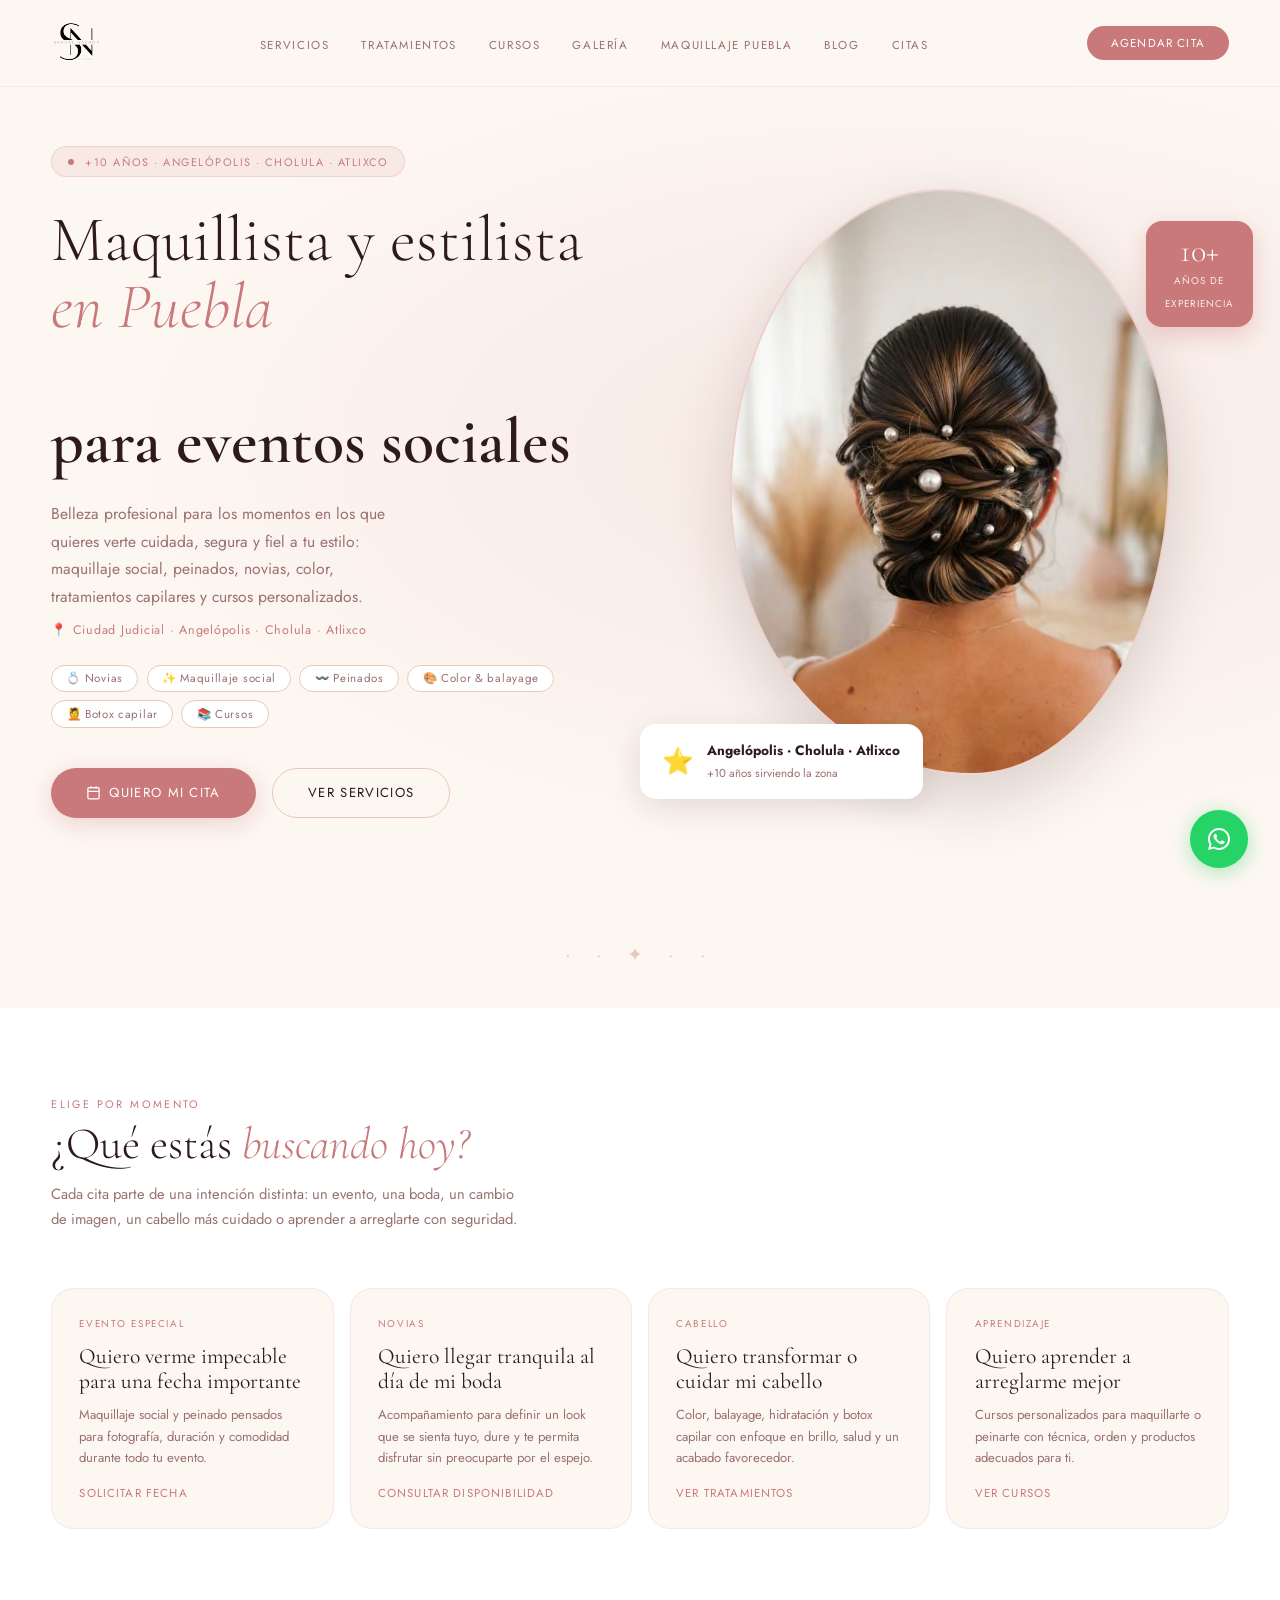
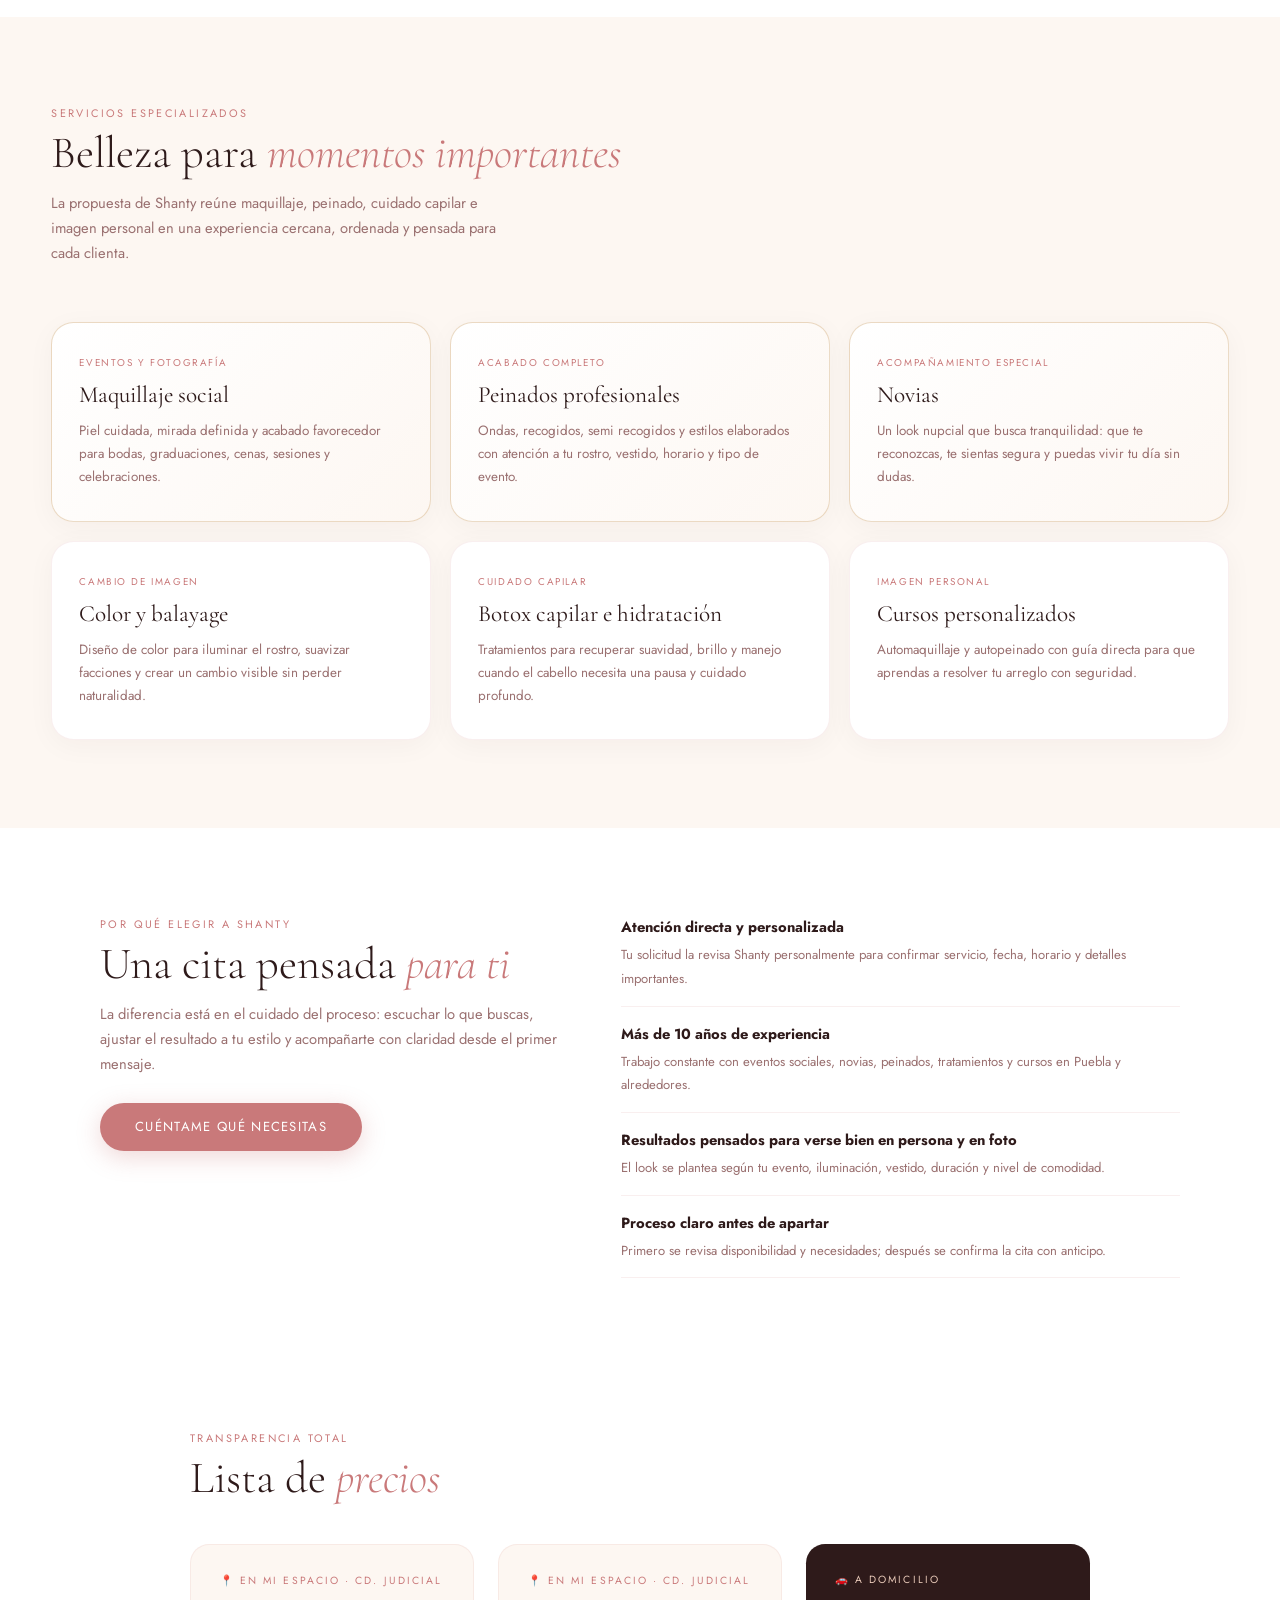
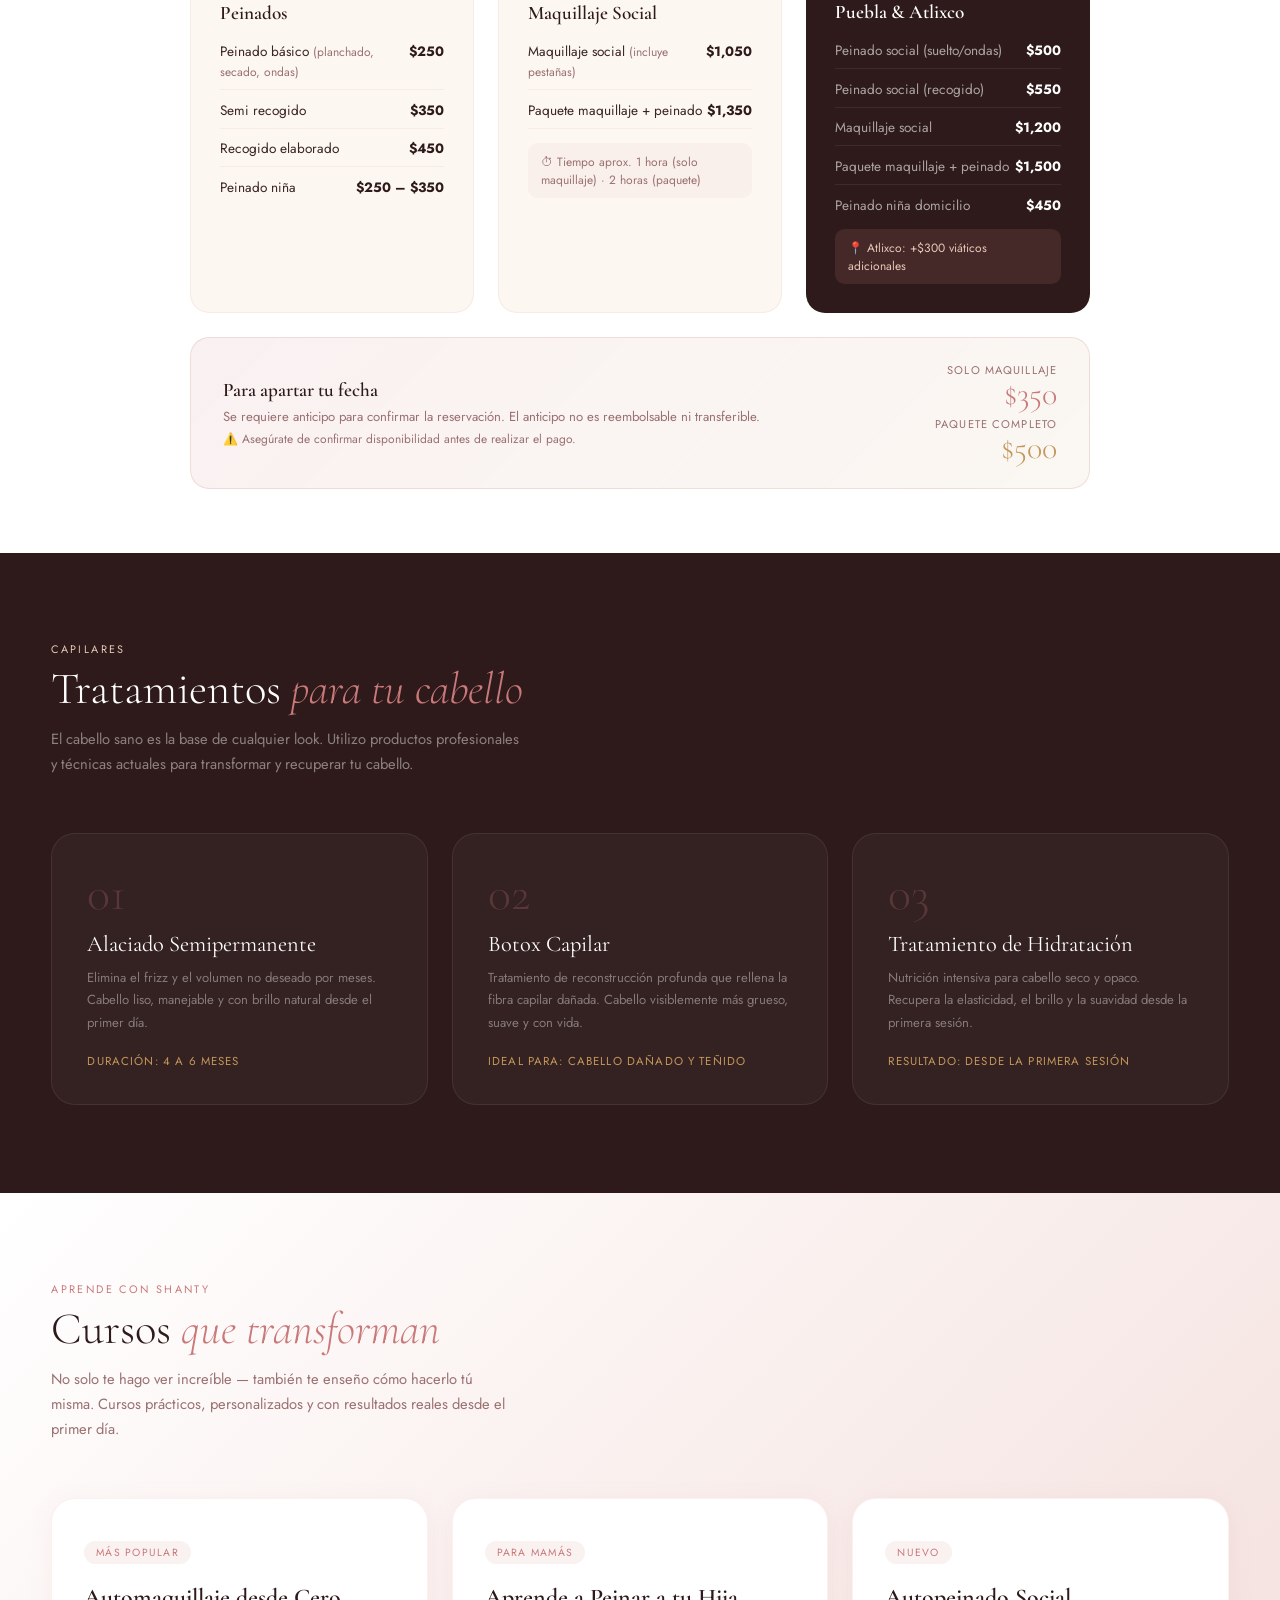
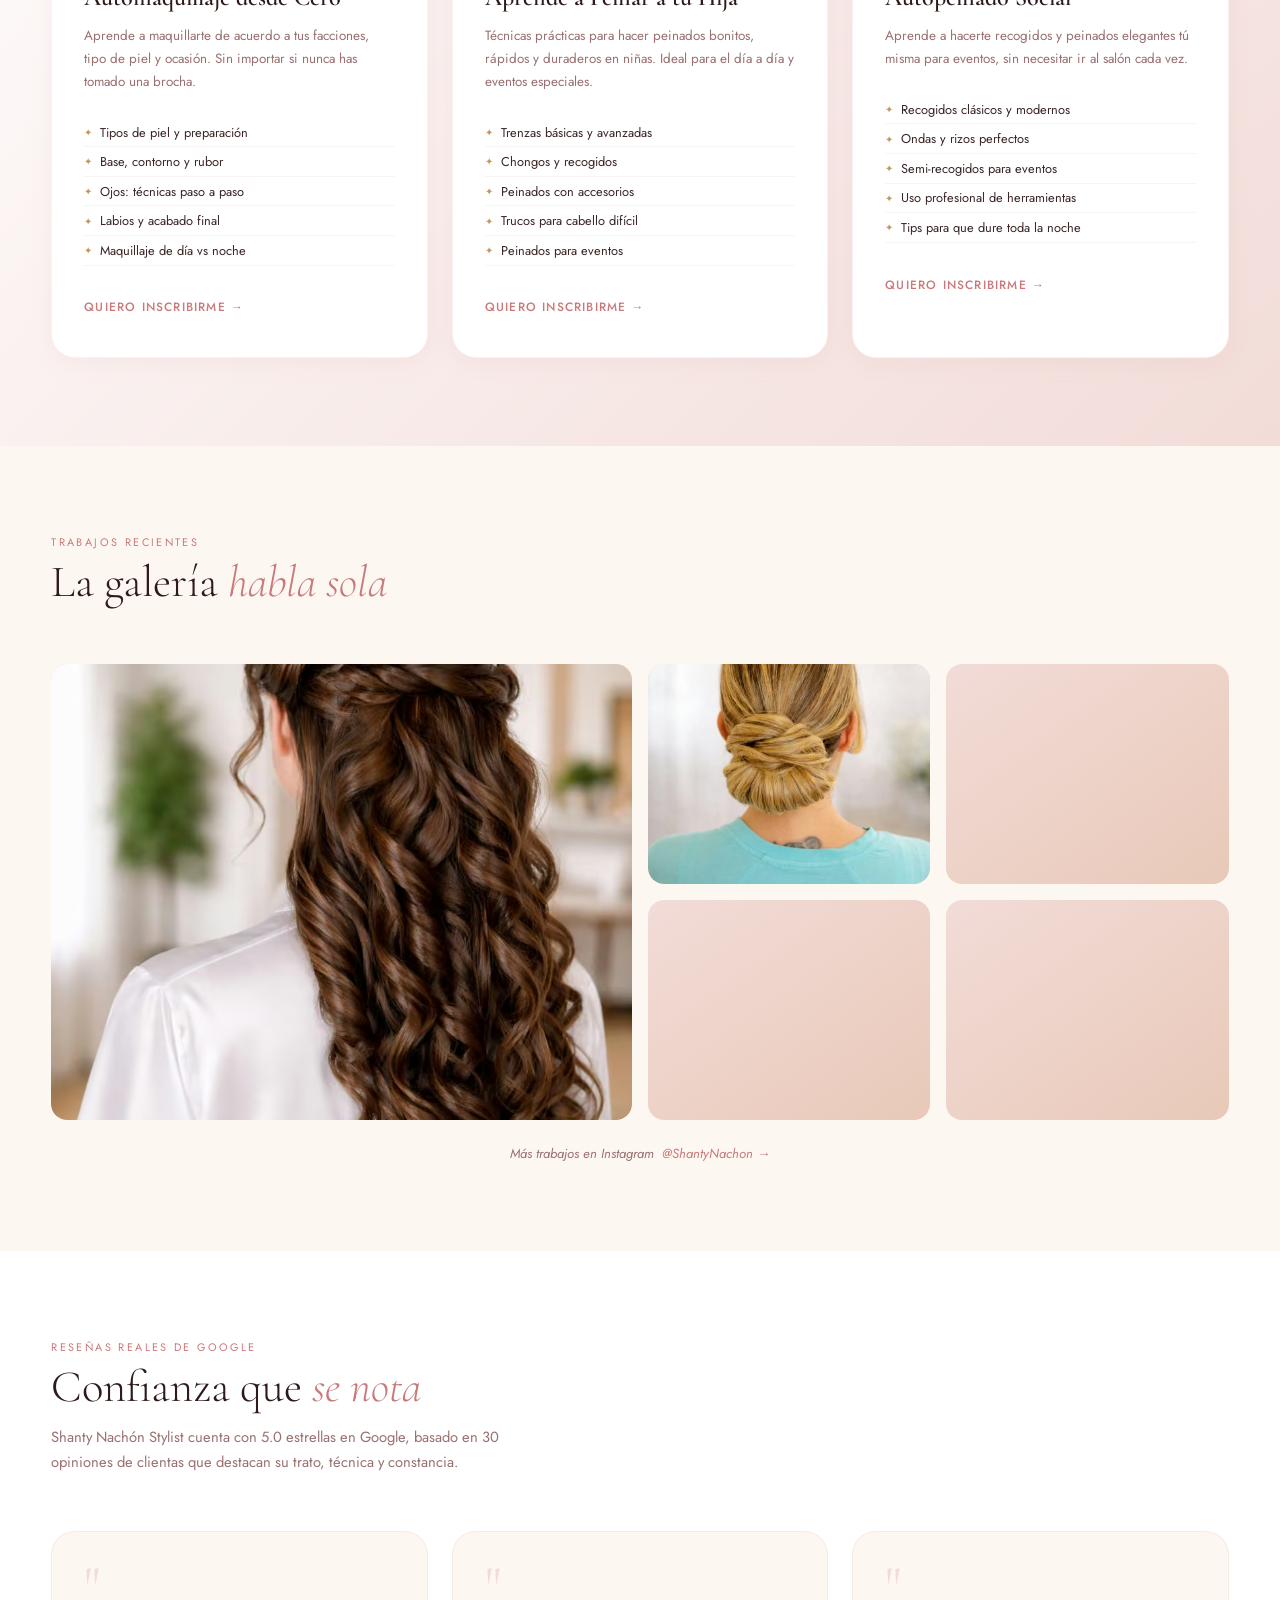
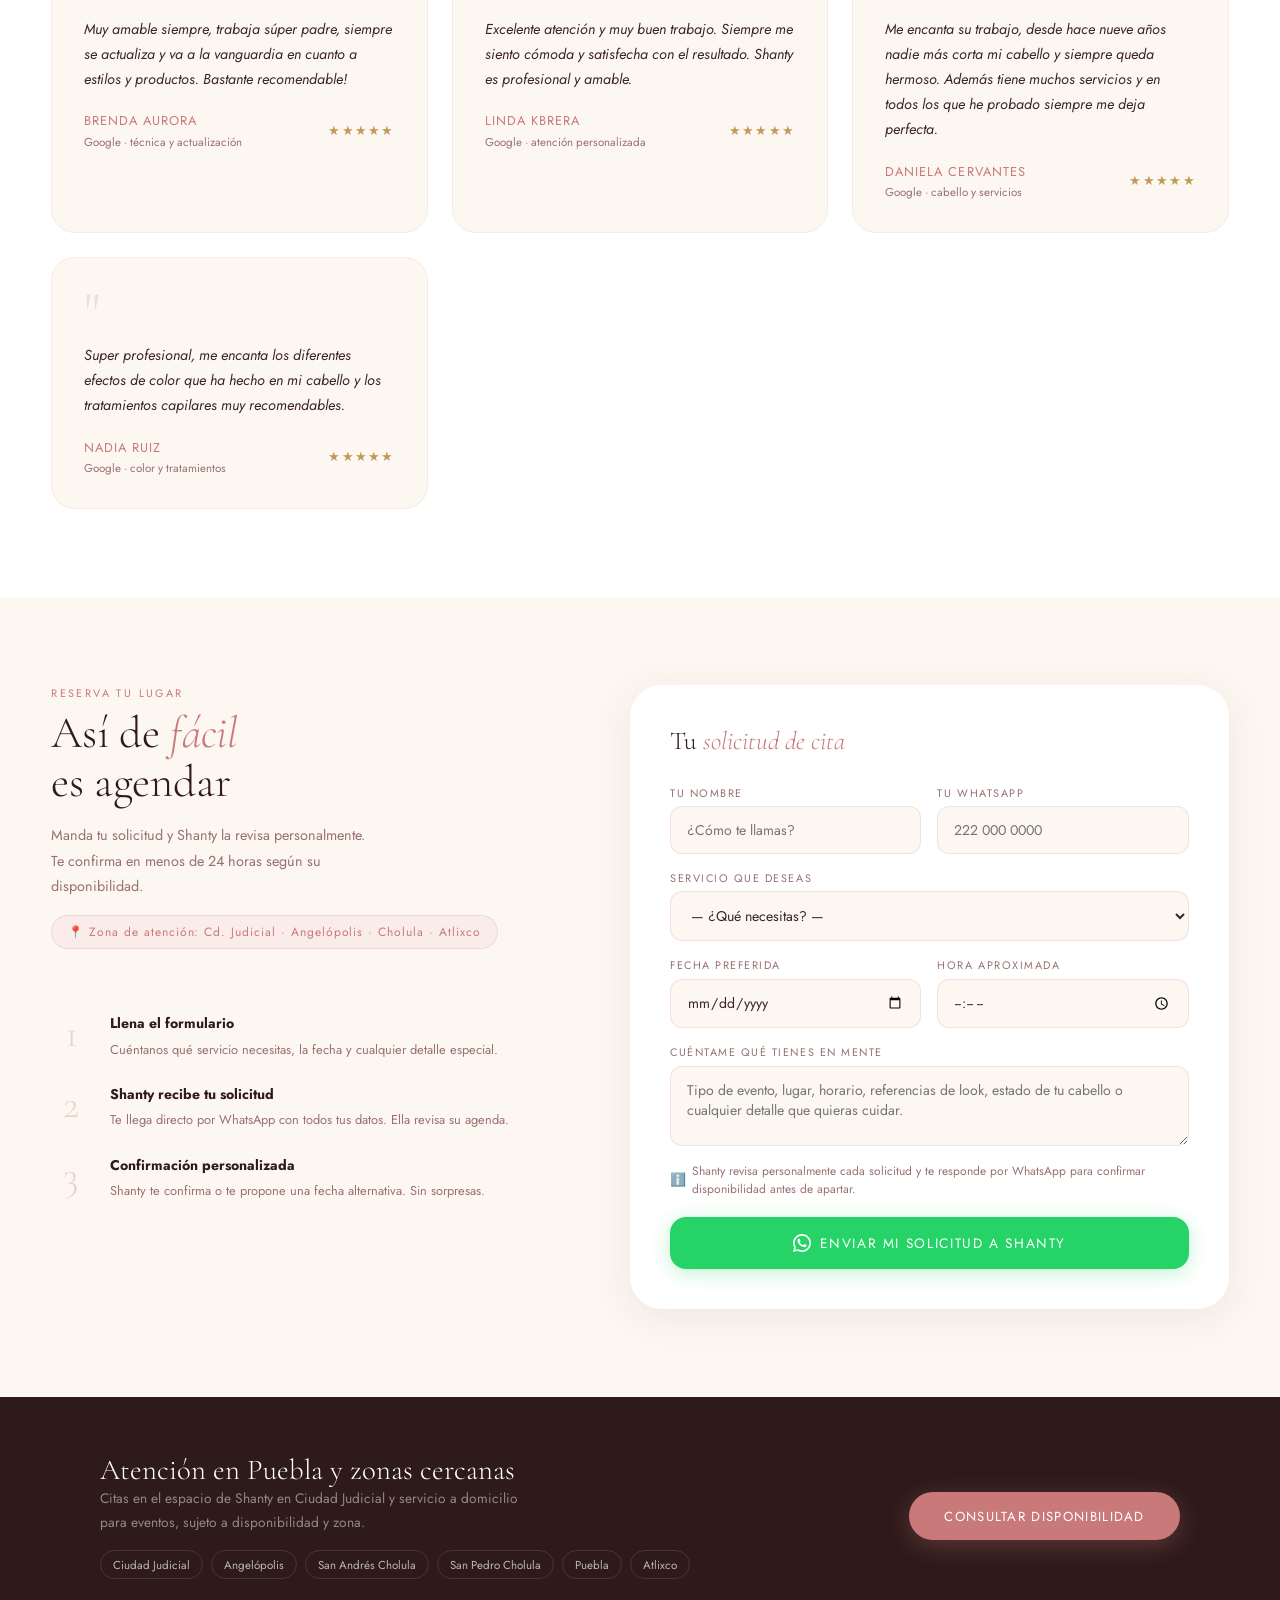
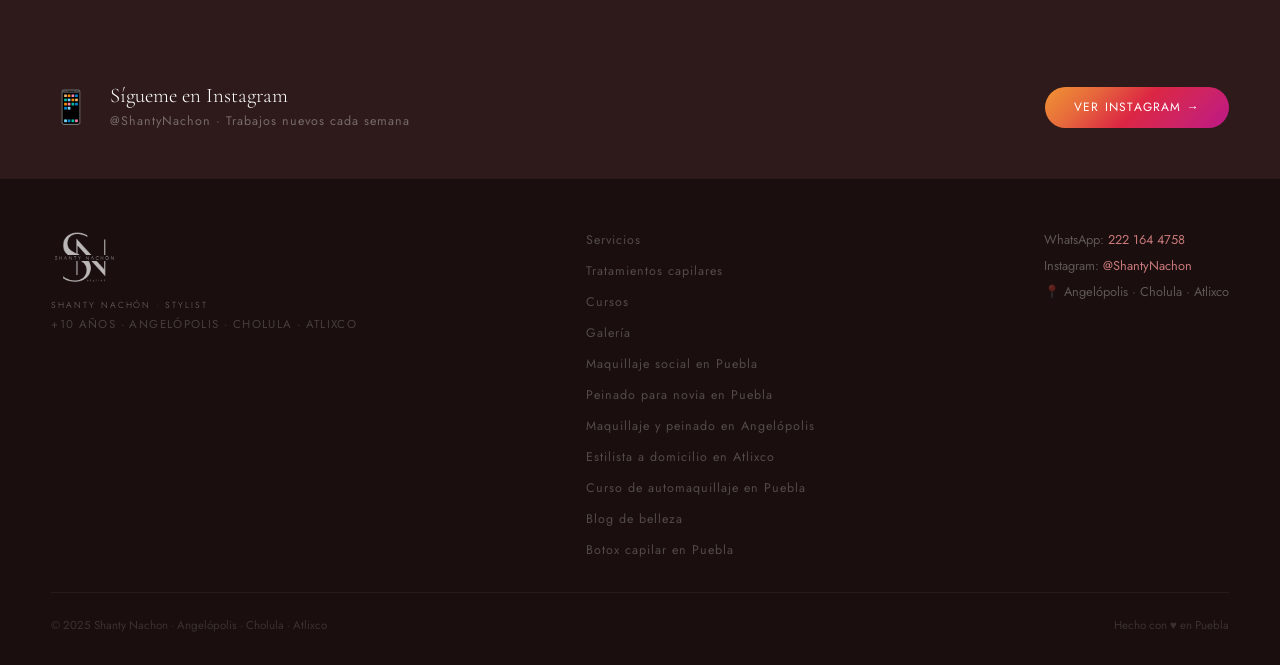
==== index.html @ c7bb4c54 "Improve home conversion flow" ====
<!DOCTYPE html>
<html lang="es">
<head>
  <meta charset="UTF-8"/>
  <meta name="robots" content="index, follow"/>
  <meta name="author" content="Shanty Nachón Stylist"/>
  <meta name="geo.region" content="MX-PUE"/>
  <meta name="geo.placename" content="Puebla, México"/>
  <link rel="canonical" href="https://shantynachon.com"/>
  <link rel="sitemap" type="application/xml" href="https://shantynachon.com/sitemap.xml"/>
  <!-- Open Graph para redes sociales -->
  <meta property="og:title" content="Shanty Nachón Stylist | Maquillista y estilista en Puebla"/>
  <meta property="og:description" content="Maquillista y estilista en Puebla para bodas, XV años, graduaciones y eventos sociales en Angelópolis, Cholula y Atlixco. Más de 10 años de experiencia."/>
  <meta property="og:url" content="https://shantynachon.com"/>
  <meta property="og:type" content="website"/>
  <meta property="og:locale" content="es_MX"/>
  <!-- Schema.org LocalBusiness -->
  <script type="application/ld+json">
  {
    "@context": "https://schema.org",
    "@type": "BeautySalon",
    "name": "Shanty Nachón Stylist",
    "description": "Maquillista y estilista profesional con más de 10 años de experiencia en Puebla. Peinados y maquillaje para bodas, XV años, graduaciones y eventos sociales. Tratamientos capilares y cursos de automaquillaje.",
    "url": "https://shantynachon.com",
    "telephone": "+522221644758",
    "address": {
      "@type": "PostalAddress",
      "streetAddress": "Ciudad Judicial",
      "addressLocality": "San Andrés Cholula",
      "addressRegion": "Puebla",
      "postalCode": "72810",
      "addressCountry": "MX"
    },
    "areaServed": ["Angelópolis", "Cholula", "Atlixco", "Puebla"],
    "priceRange": "$$",
    "openingHours": "Mo-Sa 09:00-21:00",
    "sameAs": [
      "https://instagram.com/shantynachon",
      "https://wa.me/522221644758"
    ],
    "hasOfferCatalog": {
      "@type": "OfferCatalog",
      "name": "Servicios de Estilismo",
      "itemListElement": [
        {"@type": "Offer", "itemOffered": {"@type": "Service", "name": "Peinado para novia"}},
        {"@type": "Offer", "itemOffered": {"@type": "Service", "name": "Maquillaje social"}},
        {"@type": "Offer", "itemOffered": {"@type": "Service", "name": "Peinado XV años"}},
        {"@type": "Offer", "itemOffered": {"@type": "Service", "name": "Alaciado semipermanente"}},
        {"@type": "Offer", "itemOffered": {"@type": "Service", "name": "Botox capilar"}},
        {"@type": "Offer", "itemOffered": {"@type": "Service", "name": "Curso de automaquillaje"}}
      ]
    }
  }
  </script>
  <meta name="viewport" content="width=device-width, initial-scale=1.0"/>
  <title>Maquillista y Estilista en Puebla | Peinados y Maquillaje Social | Shanty Nachón</title>
  <meta name="keywords" content="maquillista en Puebla, maquillista Puebla, estilista Angelópolis, estilista Puebla, estilista Cholula, estilista Atlixco, estilista Cd Judicial Puebla, peinado novia Puebla, peinado XV años Puebla, peinado graduación Puebla, maquillaje social Puebla, maquillaje XV años Puebla, maquillaje novia Puebla, alaciado semipermanente Puebla, botox capilar Puebla, tratamiento capilar Puebla, cursos de maquillaje Puebla, curso automaquillaje Puebla, peinado para eventos Puebla, estilista a domicilio Puebla, Shanty Nachon stylist"/>
  <meta name="description" content="Maquillista y estilista profesional en Puebla con más de 10 años de experiencia. Peinados y maquillaje para bodas, XV años, graduaciones y eventos sociales en Angelópolis, Ciudad Judicial, Cholula y Atlixco."/>
  <meta property="og:image" content="https://shantynachon.com/og-image.png"/>
  <link href="https://fonts.googleapis.com/css2?family=Cormorant+Garamond:ital,wght@0,300;0,400;0,600;1,300;1,400;1,600&family=Jost:wght@200;300;400;500&family=Libre+Baskerville:ital,wght@0,400;0,700;1,400&display=swap" rel="stylesheet"/>
  <style>
    *, *::before, *::after { box-sizing: border-box; margin: 0; padding: 0; }
    :root {
      --rose:   #c9797a;
      --blush:  #f2dcd8;
      --cream:  #fdf7f2;
      --warm:   #e8c9b8;
      --gold:   #c4975a;
      --deep:   #2e1a1a;
      --text:   #3a2525;
      --muted:  #9a7070;
    }
    html { scroll-behavior: smooth; }
    body { font-family: 'Jost', sans-serif; background: var(--cream); color: var(--text); overflow-x: hidden; }
    .hero-photo-frame picture,
    .galeria-item picture {
      display: block;
      width: 100%;
      height: 100%;
    }

    /* ── NAV ── */
    nav {
      position: fixed; top: 0; left: 0; right: 0; z-index: 100;
      display: flex; align-items: center; justify-content: space-between;
      padding: 1.2rem 4vw;
      background: rgba(253,247,242,.92);
      backdrop-filter: blur(14px);
      border-bottom: 1px solid rgba(201,121,122,.12);
    }
    .nav-logo {
      text-decoration: none; display: flex; flex-direction: column; line-height: 1; gap: 1px;
    }
    .nav-logo-sn {
      font-family: 'Libre Baskerville', Georgia, serif;
      font-size: 1.6rem; font-weight: 400; font-style: italic;
      color: var(--deep); letter-spacing: -.03em; line-height: .95;
    }
    .nav-logo-rule {
      width: 100%; height: .5px;
      background: linear-gradient(90deg, var(--rose), var(--gold));
      margin: 2px 0 1px;
    }
    .nav-logo-sub {
      font-family: 'Jost', sans-serif; font-size: .46rem; font-weight: 300;
      letter-spacing: .22em; text-transform: uppercase; color: var(--muted);
    }
    .nav-links { display: flex; gap: 2rem; list-style: none; }
    .nav-links a {
      font-size: .72rem; letter-spacing: .14em; text-transform: uppercase;
      color: var(--muted); text-decoration: none; transition: color .2s;
    }
    .nav-links a:hover { color: var(--rose); }
    .nav-cta {
      background: var(--rose); color: #fff; border: none; border-radius: 2rem;
      padding: .55rem 1.5rem; font-size: .72rem; letter-spacing: .1em;
      text-transform: uppercase; cursor: pointer; text-decoration: none;
      transition: background .2s, transform .15s;
    }
    .nav-cta:hover { background: var(--deep); transform: translateY(-1px); }

    /* ── HERO ── */
    .hero {
      min-height: 100vh;
      display: grid; grid-template-columns: 1fr 1fr;
      align-items: center; gap: 4rem;
      padding: 8rem 4vw 4rem;
      position: relative; overflow: hidden;
    }
    .hero-bg {
      position: absolute; inset: 0; z-index: 0;
      background: radial-gradient(ellipse at 70% 50%, rgba(242,220,216,.55) 0%, transparent 65%);
    }
    .hero-text { position: relative; z-index: 1; }
    .hero-badge-top {
      display: inline-flex; align-items: center; gap: .7rem;
      background: rgba(201,121,122,.1); border: 1px solid rgba(201,121,122,.2);
      border-radius: 2rem; padding: .4rem 1rem;
      font-size: .68rem; letter-spacing: .14em; text-transform: uppercase;
      color: var(--rose); margin-bottom: 1.8rem;
      opacity: 0; animation: fadeUp .6s .1s forwards;
    }
    .hero-badge-top::before { content: ''; width: 6px; height: 6px; background: var(--rose); border-radius: 50%; display: block; }
    .hero-title {
      font-family: 'Cormorant Garamond', serif;
      font-size: clamp(2.8rem, 5vw, 5.2rem);
      font-weight: 300; line-height: 1.05; color: var(--deep);
      opacity: 0; animation: fadeUp .7s .25s forwards;
    }
    .hero-title em { font-style: italic; color: var(--rose); display: block; }
    .hero-title strong { font-weight: 600; }
    .hero-sub {
      margin-top: 1.6rem; font-size: .98rem; color: var(--muted);
      line-height: 1.75; max-width: 40ch;
      opacity: 0; animation: fadeUp .7s .4s forwards;
    }
    .hero-pills {
      display: flex; flex-wrap: wrap; gap: .5rem; margin-top: 1.4rem;
      opacity: 0; animation: fadeUp .7s .5s forwards;
    }
    .pill {
      background: #fff; border: 1px solid var(--warm);
      border-radius: 2rem; padding: .3rem .9rem;
      font-size: .72rem; color: var(--muted); letter-spacing: .06em;
    }
    .hero-actions {
      display: flex; gap: 1rem; flex-wrap: wrap; margin-top: 2.5rem;
      opacity: 0; animation: fadeUp .7s .6s forwards;
    }
    .btn-primary {
      background: var(--rose); color: #fff; border: none; border-radius: 2rem;
      padding: .9rem 2.2rem; font-size: .82rem; letter-spacing: .1em;
      text-transform: uppercase; cursor: pointer; text-decoration: none;
      display: inline-flex; align-items: center; gap: .5rem;
      transition: all .2s; box-shadow: 0 6px 24px rgba(201,121,122,.3);
    }
    .btn-primary:hover { background: var(--deep); transform: translateY(-2px); box-shadow: 0 10px 32px rgba(46,26,26,.22); }
    .btn-secondary {
      background: transparent; color: var(--deep);
      border: 1.5px solid var(--warm); border-radius: 2rem;
      padding: .9rem 2.2rem; font-size: .82rem; letter-spacing: .1em;
      text-transform: uppercase; cursor: pointer; text-decoration: none;
      transition: border-color .2s, color .2s;
    }
    .btn-secondary:hover { border-color: var(--rose); color: var(--rose); }

    .hero-image {
      position: relative; z-index: 1;
      opacity: 0; animation: fadeIn .9s .35s forwards;
    }
    .hero-photo-frame {
      width: 100%; max-width: 440px; margin: 0 auto;
      aspect-ratio: 3/4; border-radius: 48% 52% 45% 55% / 52% 48% 52% 48%;
      overflow: hidden; position: relative;
      border: 2px solid rgba(201,121,122,.25);
      box-shadow: 0 24px 64px rgba(46,26,26,.16);
    }
    .hero-photo-placeholder {
      width: 100%; height: 100%;
      background: linear-gradient(145deg, var(--blush) 0%, var(--warm) 55%, #dba888 100%);
      display: flex; flex-direction: column; align-items: center; justify-content: center; gap: .8rem;
    }
    .hero-photo-placeholder p { font-family: 'Cormorant Garamond', serif; font-style: italic; color: var(--deep); opacity: .4; font-size: .9rem; text-align: center; padding: 0 2rem; }
    .hero-float-card {
      position: absolute; bottom: -1.5rem; left: -2rem;
      background: #fff; border-radius: 1rem; padding: 1rem 1.4rem;
      box-shadow: 0 8px 32px rgba(46,26,26,.12);
      display: flex; align-items: center; gap: .8rem;
    }
    .hero-float-icon { font-size: 1.6rem; }
    .hero-float-text strong { display: block; font-size: .85rem; color: var(--deep); }
    .hero-float-text span { font-size: .72rem; color: var(--muted); }
    .hero-float-card2 {
      position: absolute; top: 2rem; right: -1.5rem;
      background: var(--rose); color: #fff; border-radius: 1rem;
      padding: .9rem 1.2rem; text-align: center;
      box-shadow: 0 8px 24px rgba(201,121,122,.35);
    }
    .hero-float-card2 strong { display: block; font-family: 'Cormorant Garamond', serif; font-size: 2rem; font-weight: 300; line-height: 1; }
    .hero-float-card2 span { font-size: .62rem; letter-spacing: .1em; text-transform: uppercase; opacity: .85; }

    /* ── DIVIDER ── */
    .ornament { text-align: center; padding: 2.5rem 0; color: var(--warm); font-size: 1.2rem; letter-spacing: .5em; }

    /* ── SECCIONES GENERALES ── */
    .section { padding: 5.5rem 4vw; }
    .section-header { margin-bottom: 3.5rem; }
    .section-tag {
      font-size: .68rem; letter-spacing: .22em; text-transform: uppercase;
      color: var(--rose); margin-bottom: .5rem; display: block;
    }
    .section-title {
      font-family: 'Cormorant Garamond', serif;
      font-size: clamp(2rem, 3.5vw, 3rem); font-weight: 300; color: var(--deep); line-height: 1.1;
    }
    .section-title em { font-style: italic; color: var(--rose); }
    .section-sub { margin-top: .8rem; color: var(--muted); font-size: .92rem; line-height: 1.7; max-width: 52ch; }

    /* ── NECESIDADES ── */
    .needs { background:#fff; padding:5.5rem 4vw; }
    .needs-grid {
      display:grid; grid-template-columns:repeat(auto-fit, minmax(210px, 1fr));
      gap:1rem; margin-top:3rem;
    }
    .need-card {
      background:var(--cream); border:1px solid rgba(201,121,122,.12);
      border-radius:1.4rem; padding:1.7rem; text-decoration:none;
      transition:transform .22s, box-shadow .22s, border-color .22s;
      display:flex; flex-direction:column; min-height:190px;
    }
    .need-card:hover {
      transform:translateY(-4px); box-shadow:0 16px 42px rgba(46,26,26,.08);
      border-color:rgba(201,121,122,.28);
    }
    .need-kicker {
      font-size:.62rem; letter-spacing:.16em; text-transform:uppercase;
      color:var(--rose); margin-bottom:.8rem;
    }
    .need-title {
      font-family:'Cormorant Garamond', serif; font-size:1.35rem;
      line-height:1.15; color:var(--deep); margin-bottom:.65rem;
    }
    .need-copy { color:var(--muted); font-size:.82rem; line-height:1.65; }
    .need-link {
      margin-top:auto; padding-top:1rem; color:var(--rose);
      font-size:.72rem; letter-spacing:.1em; text-transform:uppercase;
    }

    /* ── SERVICIOS ── */
    .service-overview { background:var(--cream); padding:5.5rem 4vw; }
    .service-grid {
      display:grid; grid-template-columns:repeat(3, minmax(0, 1fr));
      gap:1.2rem; margin-top:3rem;
    }
    .service-card {
      background:#fff; border:1px solid rgba(201,121,122,.12);
      border-radius:1.4rem; padding:2rem 1.7rem;
      box-shadow:0 6px 28px rgba(46,26,26,.04);
    }
    .service-card.highlight {
      border-color:rgba(196,151,90,.34);
      background:linear-gradient(135deg,#fff 0%,#fdf7f2 100%);
    }
    .service-eyebrow {
      font-size:.62rem; letter-spacing:.16em; text-transform:uppercase;
      color:var(--rose); margin-bottom:.75rem;
    }
    .service-name {
      font-family:'Cormorant Garamond', serif; color:var(--deep);
      font-size:1.45rem; line-height:1.15; margin-bottom:.7rem;
    }
    .service-copy { color:var(--muted); font-size:.84rem; line-height:1.7; }

    /* ── CONFIANZA ── */
    .trust { background:#fff; padding:5.5rem 4vw; }
    .trust-inner {
      display:grid; grid-template-columns:.9fr 1.1fr; gap:4rem;
      align-items:start; max-width:1080px; margin:0 auto;
    }
    .trust-list { display:grid; gap:1rem; }
    .trust-item {
      border-bottom:1px solid rgba(201,121,122,.12);
      padding-bottom:1rem;
    }
    .trust-item strong {
      display:block; color:var(--deep); font-size:.92rem; margin-bottom:.25rem;
    }
    .trust-item span { color:var(--muted); font-size:.82rem; line-height:1.65; }

    /* ── UBICACIÓN ── */
    .location-band {
      background:var(--deep); color:#fff; padding:3.5rem 4vw;
    }
    .location-inner {
      max-width:1080px; margin:0 auto; display:flex; justify-content:space-between;
      align-items:center; gap:2rem; flex-wrap:wrap;
    }
    .location-title {
      font-family:'Cormorant Garamond', serif; font-size:1.8rem;
      font-weight:300; line-height:1.15;
    }
    .location-copy { color:rgba(255,255,255,.48); font-size:.86rem; line-height:1.75; max-width:56ch; }
    .location-tags { display:flex; flex-wrap:wrap; gap:.5rem; margin-top:1rem; }
    .location-tags span {
      border:1px solid rgba(255,255,255,.12); border-radius:2rem;
      padding:.35rem .75rem; color:rgba(255,255,255,.68); font-size:.72rem;
    }

    /* ── EVENTOS ── */
    .eventos-grid {
      display: grid; grid-template-columns: repeat(auto-fit, minmax(200px, 1fr)); gap: 1.2rem;
    }
    .evento-card {
      background: #fff; border: 1px solid rgba(201,121,122,.1);
      border-radius: 1.5rem; padding: 2rem 1.6rem;
      text-align: center; transition: all .25s; cursor: default;
      position: relative; overflow: hidden;
    }
    .evento-card::after {
      content: ''; position: absolute; bottom: 0; left: 0; right: 0; height: 3px;
      background: linear-gradient(90deg, var(--rose), var(--gold));
      transform: scaleX(0); transition: transform .3s; transform-origin: center;
    }
    .evento-card:hover { transform: translateY(-5px); box-shadow: 0 16px 40px rgba(201,121,122,.14); }
    .evento-card:hover::after { transform: scaleX(1); }
    .evento-emoji { font-size: 2.2rem; margin-bottom: 1rem; display: block; }
    .evento-name {
      font-family: 'Cormorant Garamond', serif;
      font-size: 1.2rem; font-weight: 600; color: var(--deep); margin-bottom: .4rem;
    }
    .evento-desc { font-size: .8rem; color: var(--muted); line-height: 1.6; }

    /* ── TRATAMIENTOS ── */
    .tratamientos { background: var(--deep); padding: 5.5rem 4vw; }
    .tratamientos .section-tag { color: var(--warm); }
    .tratamientos .section-title { color: #fff; }
    .tratamientos .section-sub { color: rgba(255,255,255,.45); }
    .trat-grid {
      display: grid; grid-template-columns: repeat(auto-fit, minmax(260px, 1fr)); gap: 1.5rem; margin-top: 3rem;
    }
    .trat-card {
      border: 1px solid rgba(255,255,255,.08); border-radius: 1.5rem; padding: 2.2rem;
      background: rgba(255,255,255,.03); transition: all .25s;
    }
    .trat-card:hover { background: rgba(255,255,255,.06); border-color: rgba(201,121,122,.3); transform: translateY(-3px); }
    .trat-number {
      font-family: 'Cormorant Garamond', serif; font-size: 3rem; font-weight: 300;
      color: rgba(201,121,122,.25); line-height: 1; margin-bottom: .8rem;
    }
    .trat-name {
      font-family: 'Cormorant Garamond', serif; font-size: 1.4rem; font-weight: 400;
      color: #fff; margin-bottom: .6rem;
    }
    .trat-desc { font-size: .82rem; color: rgba(255,255,255,.4); line-height: 1.7; margin-bottom: 1.2rem; }
    .trat-benefit {
      font-size: .72rem; letter-spacing: .1em; text-transform: uppercase;
      color: var(--gold);
    }

    /* ── CURSOS ── */
    .cursos { background: linear-gradient(135deg, #fff 0%, var(--blush) 100%); padding: 5.5rem 4vw; }
    .cursos-grid { display: grid; grid-template-columns: repeat(auto-fit, minmax(280px, 1fr)); gap: 1.5rem; margin-top: 3rem; }
    .curso-card {
      background: #fff; border-radius: 1.5rem; padding: 2.5rem 2rem;
      box-shadow: 0 4px 24px rgba(201,121,122,.08);
      border: 1px solid rgba(201,121,122,.1);
      transition: all .25s; position: relative; overflow: hidden;
    }
    .curso-card:hover { transform: translateY(-4px); box-shadow: 0 16px 48px rgba(201,121,122,.15); }
    .curso-tag {
      display: inline-block; background: rgba(201,121,122,.1);
      color: var(--rose); border-radius: 1rem; padding: .25rem .75rem;
      font-size: .65rem; letter-spacing: .12em; text-transform: uppercase;
      margin-bottom: 1.2rem;
    }
    .curso-name {
      font-family: 'Cormorant Garamond', serif;
      font-size: 1.5rem; font-weight: 600; color: var(--deep); line-height: 1.2; margin-bottom: .8rem;
    }
    .curso-desc { font-size: .84rem; color: var(--muted); line-height: 1.7; margin-bottom: 1.5rem; }
    .curso-includes { list-style: none; margin-bottom: 1.8rem; }
    .curso-includes li {
      font-size: .8rem; color: var(--text); padding: .3rem 0;
      display: flex; align-items: flex-start; gap: .5rem;
      border-bottom: 1px solid rgba(201,121,122,.08);
    }
    .curso-includes li::before { content: '✦'; color: var(--gold); font-size: .65rem; margin-top: .15rem; flex-shrink: 0; }
    .curso-cta {
      display: inline-flex; align-items: center; gap: .4rem;
      color: var(--rose); font-size: .75rem; letter-spacing: .1em; text-transform: uppercase;
      text-decoration: none; font-weight: 500;
      transition: gap .2s;
    }
    .curso-cta:hover { gap: .7rem; }

    /* ── GALERÍA ── */
    .galeria { padding: 5.5rem 4vw; }
    .galeria-grid {
      display: grid;
      grid-template-columns: repeat(4, 1fr);
      grid-template-rows: repeat(2, 220px);
      gap: 1rem; margin-top: 3rem;
    }
    .galeria-item {
      border-radius: 1rem; overflow: hidden;
      background: linear-gradient(145deg, var(--blush), var(--warm));
      display: flex; align-items: center; justify-content: center;
      font-family: 'Cormorant Garamond', serif; font-style: italic;
      color: var(--muted); font-size: .85rem; text-align: center; padding: 1rem;
      transition: transform .3s;
    }
    .galeria-item:hover { transform: scale(1.02); }
    .galeria-item.featured { grid-column: span 2; grid-row: span 2; font-size: 1rem; }
    .galeria-item img { width: 100%; height: 100%; object-fit: cover; }

    /* ── CITAS ── */
    .citas { background: var(--cream); padding: 5.5rem 4vw; }
    .citas-inner {
      display: grid; grid-template-columns: 1fr 1.2fr; gap: 5rem; align-items: start;
    }
    .citas-inner > * { min-width: 0; }
    .citas-left {}
    .citas-how { margin-top: 2.5rem; display: flex; flex-direction: column; gap: 1.5rem; }
    .how-step { display: flex; gap: 1.2rem; align-items: flex-start; }
    .how-num {
      font-family: 'Cormorant Garamond', serif; font-size: 2.5rem; font-weight: 300;
      color: rgba(201,121,122,.3); line-height: 1; flex-shrink: 0; width: 2.5rem; text-align: center;
    }
    .how-text strong { display: block; font-size: .88rem; color: var(--deep); margin-bottom: .2rem; }
    .how-text span { font-size: .8rem; color: var(--muted); line-height: 1.6; }

    /* FORM */
    .booking-form { background: #fff; border-radius: 2rem; padding: 2.5rem; box-shadow: 0 8px 40px rgba(46,26,26,.08); }
    .form-title {
      font-family: 'Cormorant Garamond', serif; font-size: 1.6rem; font-weight: 300;
      color: var(--deep); margin-bottom: 1.8rem;
    }
    .form-title em { font-style: italic; color: var(--rose); }
    .form-grid { display: grid; grid-template-columns: 1fr 1fr; gap: 1rem; margin-bottom: 1rem; }
    .form-group { display: flex; flex-direction: column; gap: .35rem; }
    .form-group.full { grid-column: span 2; }
    label { font-size: .68rem; letter-spacing: .14em; text-transform: uppercase; color: var(--muted); }
    input, select, textarea {
      border: 1.5px solid rgba(201,121,122,.18); border-radius: .75rem;
      padding: .8rem 1rem; font-family: 'Jost', sans-serif; font-size: .88rem;
      color: var(--text); background: var(--cream); outline: none;
      transition: border-color .2s, box-shadow .2s;
    }
    input:focus, select:focus, textarea:focus {
      border-color: var(--rose); box-shadow: 0 0 0 3px rgba(201,121,122,.1);
      background: #fff;
    }
    textarea { resize: vertical; min-height: 80px; }
    .form-note {
      font-size: .75rem; color: var(--muted); margin: .8rem 0 1.2rem;
      display: flex; align-items: center; gap: .4rem;
    }
    .form-note::before { content: 'ℹ️'; font-size: .8rem; }
    .btn-wa {
      width: 100%; background: #25D366; color: #fff; border: none; border-radius: 1rem;
      padding: 1rem; font-size: .85rem; letter-spacing: .12em; text-transform: uppercase;
      cursor: pointer; display: flex; align-items: center; justify-content: center; gap: .6rem;
      transition: all .2s; box-shadow: 0 4px 20px rgba(37,211,102,.28);
      font-family: 'Jost', sans-serif;
    }
    .btn-wa:hover { background: #20b858; transform: translateY(-1px); box-shadow: 0 8px 28px rgba(37,211,102,.38); }

    /* ── TESTIMONIOS ── */
    .testimonios { background: #fff; padding: 5.5rem 4vw; }
    .test-grid { display: grid; grid-template-columns: repeat(auto-fit, minmax(280px, 1fr)); gap: 1.5rem; margin-top: 3rem; }
    .test-card {
      background: var(--cream); border-radius: 1.5rem; padding: 2rem;
      border: 1px solid rgba(201,121,122,.1); position: relative;
    }
    .test-quote {
      font-family: 'Cormorant Garamond', serif; font-size: 3.5rem;
      color: var(--blush); line-height: .8; margin-bottom: .5rem;
    }
    .test-text { font-size: .9rem; color: var(--text); line-height: 1.75; font-style: italic; margin-bottom: 1.2rem; }
    .test-author { display: flex; align-items: center; justify-content: space-between; }
    .test-name { font-size: .8rem; color: var(--rose); letter-spacing: .08em; text-transform: uppercase; }
    .test-stars { color: var(--gold); font-size: .8rem; letter-spacing: .1em; }
    .test-event { font-size: .72rem; color: var(--muted); margin-top: .2rem; }

    /* ── INSTAGRAM STRIP ── */
    .ig-strip {
      background: var(--deep); padding: 3rem 4vw;
      display: flex; align-items: center; justify-content: space-between; flex-wrap: wrap; gap: 1.5rem;
    }
    .ig-left { display: flex; align-items: center; gap: 1.2rem; }
    .ig-icon { font-size: 2rem; }
    .ig-text strong { display: block; color: #fff; font-family: 'Cormorant Garamond', serif; font-size: 1.3rem; font-weight: 300; }
    .ig-text span { font-size: .78rem; color: rgba(255,255,255,.35); letter-spacing: .08em; }
    .btn-ig {
      background: linear-gradient(135deg, #f09433, #e6683c, #dc2743, #cc2366, #bc1888);
      color: #fff; border: none; border-radius: 2rem; padding: .7rem 1.8rem;
      font-size: .75rem; letter-spacing: .1em; text-transform: uppercase;
      cursor: pointer; text-decoration: none; transition: opacity .2s, transform .15s;
    }
    .btn-ig:hover { opacity: .85; transform: translateY(-1px); }

    /* ── FOOTER ── */
    footer {
      background: #1a0e0e; padding: 3rem 4vw 2rem;
    }
    .footer-top {
      display: flex; align-items: flex-start; justify-content: space-between;
      flex-wrap: wrap; gap: 2rem; padding-bottom: 2rem;
      border-bottom: 1px solid rgba(255,255,255,.06);
    }
    .footer-brand {}
    .footer-logo {
      font-family: 'Libre Baskerville', Georgia, serif; font-size: 2rem; font-weight: 400;
      font-style: italic; color: rgba(255,255,255,.85); display: block; line-height: 1;
      letter-spacing: -.03em;
    }
    .footer-tagline { font-size: .72rem; letter-spacing: .12em; text-transform: uppercase; color: rgba(255,255,255,.2); }
    .footer-links { list-style: none; display: flex; flex-direction: column; gap: .5rem; }
    .footer-links a { font-size: .78rem; color: rgba(255,255,255,.25); text-decoration: none; letter-spacing: .08em; transition: color .2s; }
    .footer-links a:hover { color: var(--rose); }
    .footer-contact { font-size: .8rem; color: rgba(255,255,255,.3); line-height: 2; }
    .footer-contact a { color: var(--rose); text-decoration: none; }
    .footer-bottom {
      padding-top: 1.5rem; display: flex; align-items: center; justify-content: space-between;
      flex-wrap: wrap; gap: 1rem; font-size: .72rem; color: rgba(255,255,255,.15);
    }

    /* ── FAB ── */
    .fab {
      position: fixed; bottom: 2rem; right: 2rem; z-index: 200;
      background: #25D366; color: #fff; border: none; border-radius: 50%;
      width: 3.6rem; height: 3.6rem;
      display: flex; align-items: center; justify-content: center;
      box-shadow: 0 4px 20px rgba(37,211,102,.4);
      text-decoration: none; transition: transform .2s;
      animation: waPulse 2.5s ease-in-out infinite;
    }
    .fab:hover { transform: scale(1.1); animation: none; }
    @keyframes waPulse {
      0%,100% { box-shadow: 0 4px 20px rgba(37,211,102,.4); }
      50% { box-shadow: 0 4px 30px rgba(37,211,102,.65), 0 0 0 10px rgba(37,211,102,.1); }
    }

    /* ── ANIMATIONS ── */
    @keyframes fadeUp { from { opacity:0; transform:translateY(22px); } to { opacity:1; transform:translateY(0); } }
    @keyframes fadeIn  { from { opacity:0; } to { opacity:1; } }
    .reveal { opacity:0; transform:translateY(24px); transition: opacity .65s ease, transform .65s ease; }
    .reveal.visible { opacity:1; transform:translateY(0); }

    /* ── RESPONSIVE ── */
    @media(max-width:900px){
      .nav-links { display:none; }
      .hero { grid-template-columns:1fr; padding:7rem 4vw 4rem; }
      .hero-image { order:-1; }
      .hero-photo-frame { max-width:280px; }
      .citas-inner { grid-template-columns:1fr; gap:3rem; }
      .galeria-grid { grid-template-columns:repeat(2,1fr); grid-template-rows:auto; }
      .galeria-item.featured { grid-column:span 2; }
      .service-grid { grid-template-columns:1fr 1fr; }
      .trust-inner { grid-template-columns:1fr; gap:2.5rem; }
    }
    @media(max-width:600px){
      nav { padding:1rem 4vw; }
      .hero-float-card { left:.25rem; max-width:calc(100% - .5rem); }
      .hero-float-card2 { right:.25rem; }
      .form-grid { grid-template-columns:1fr; }
      .form-group.full { grid-column:span 1; }
      .footer-top { flex-direction:column; }
      .ig-strip { flex-direction:column; text-align:center; }
      .needs, .service-overview, .trust { padding:4.5rem 4vw; }
      .service-grid { grid-template-columns:1fr; }
      .need-card, .service-card { border-radius:1.1rem; }
      .location-inner { align-items:flex-start; }
      .citas-left > p[style*="inline-flex"] { max-width:100%; flex-wrap:wrap; border-radius:1rem; }
    }
  </style>

  <!-- Technical SEO metadata -->
  <meta property="og:image:secure_url" content="https://shantynachon.com/og-image.png">
  <meta property="og:image:type" content="image/png">
  <meta property="og:image:width" content="1200">
  <meta property="og:image:height" content="630">
  <meta property="og:image:alt" content="Shanty Nachon Stylist - maquillaje y peinado profesional en Puebla">
  <meta name="twitter:card" content="summary_large_image">
  <meta name="twitter:title" content="Maquillista y Estilista en Puebla | Peinados y Maquillaje Social | Shanty Nachón">
  <meta name="twitter:description" content="Maquillista y estilista profesional en Puebla con más de 10 años de experiencia. Peinados y maquillaje para bodas, XV años, graduaciones y eventos sociales en Angelópolis, Ciudad Judicial, Cholula y Atlixco.">
  <meta name="twitter:image" content="https://shantynachon.com/og-image.png">
  <meta name="twitter:image:alt" content="Shanty Nachon Stylist - maquillaje y peinado profesional en Puebla">
  <script type="application/ld+json">{"@context":"https://schema.org","@type":"BreadcrumbList","itemListElement":[{"@type":"ListItem","position":1,"name":"Inicio","item":"https://shantynachon.com/"}]}</script>
  <script type="application/ld+json">{"@context":"https://schema.org","@type":"ImageObject","url":"https://shantynachon.com/og-image.png","contentUrl":"https://shantynachon.com/og-image.png","name":"Maquillista y Estilista en Puebla | Peinados y Maquillaje Social | Shanty Nachón","caption":"Maquillista y Estilista en Puebla | Peinados y Maquillaje Social | Shanty Nachón","representativeOfPage":true}</script>
</head>
<body>

<!-- ── NAV ── -->
<nav>
  <a href="#" class="nav-logo" style="text-decoration:none;">
    <picture><source srcset="/assets/logo-nav.avif" type="image/avif"><source srcset="/assets/logo-nav.webp" type="image/webp"><img src="/assets/logo-nav.webp" alt="Shanty Nachón Stylist" style="height:48px;width:auto;display:block;" decoding="async"/></picture>
  </a>
  <ul class="nav-links">
    <li><a href="#servicios">Servicios</a></li>
    <li><a href="#tratamientos">Tratamientos</a></li>
    <li><a href="#cursos">Cursos</a></li>
    <li><a href="#galeria">Galería</a></li>
    <li><a href="/maquillaje-social-puebla">Maquillaje Puebla</a></li>
    <li><a href="/blog">Blog</a></li>
    <li><a href="#citas">Citas</a></li>
  </ul>
  <a href="#citas" class="nav-cta">Agendar cita</a>
</nav>

<!-- ── HERO ── -->
<section class="hero">
  <div class="hero-bg"></div>
  <div class="hero-text">
    <div class="hero-badge-top">+10 años · Angelópolis · Cholula · Atlixco</div>
    <h1 class="hero-title">
      Maquillista y estilista<br>
      <em>en Puebla</em><br>
      <strong>para eventos sociales</strong>
    </h1>
    <p class="hero-sub">Belleza profesional para los momentos en los que quieres verte cuidada, segura y fiel a tu estilo: maquillaje social, peinados, novias, color, tratamientos capilares y cursos personalizados.<br><span style="display:inline-flex;align-items:center;gap:.4rem;margin-top:.6rem;font-size:.78rem;color:var(--rose);letter-spacing:.06em;">📍 Ciudad Judicial · Angelópolis · Cholula · Atlixco</span></p>
    <div class="hero-pills">
      <span class="pill">💍 Novias</span>
      <span class="pill">✨ Maquillaje social</span>
      <span class="pill">〰️ Peinados</span>
      <span class="pill">🎨 Color & balayage</span>
      <span class="pill">💆 Botox capilar</span>
      <span class="pill">📚 Cursos</span>
    </div>
    <div class="hero-actions">
      <a href="#citas" class="btn-primary">
        <svg width="15" height="15" viewBox="0 0 24 24" fill="none" stroke="currentColor" stroke-width="2"><rect x="3" y="4" width="18" height="18" rx="2"/><path d="M16 2v4M8 2v4M3 10h18"/></svg>
        Quiero mi cita
      </a>
      <a href="#servicios" class="btn-secondary">Ver servicios</a>
    </div>
  </div>

  <div class="hero-image">
    <div class="hero-photo-frame">
      <picture><source srcset="/assets/hero-peinado-novia.avif" type="image/avif"><source srcset="/assets/hero-peinado-novia.webp" type="image/webp"><img src="/assets/hero-peinado-novia.webp" alt="Peinado novia Shanty Nachón" style="width:100%;height:100%;object-fit:cover;object-position:center top;" decoding="async" loading="eager" fetchpriority="high"/></picture>
    </div>
    <div class="hero-float-card">
      <div class="hero-float-icon">⭐</div>
      <div class="hero-float-text">
        <strong>Angelópolis · Cholula · Atlixco</strong>
        <span>+10 años sirviendo la zona</span>
      </div>
    </div>
    <div class="hero-float-card2">
      <strong>10+</strong>
      <span>años de<br>experiencia</span>
    </div>
  </div>
</section>

<div class="ornament">· · ✦ · ·</div>

<!-- ── NECESIDADES ── -->
<section class="needs" id="momentos">
  <div class="section-header reveal">
    <span class="section-tag">Elige por momento</span>
    <h2 class="section-title">¿Qué estás <em>buscando hoy?</em></h2>
    <p class="section-sub">Cada cita parte de una intención distinta: un evento, una boda, un cambio de imagen, un cabello más cuidado o aprender a arreglarte con seguridad.</p>
  </div>
  <div class="needs-grid">
    <a class="need-card reveal" href="#citas">
      <div class="need-kicker">Evento especial</div>
      <div class="need-title">Quiero verme impecable para una fecha importante</div>
      <p class="need-copy">Maquillaje social y peinado pensados para fotografía, duración y comodidad durante todo tu evento.</p>
      <span class="need-link">Solicitar fecha</span>
    </a>
    <a class="need-card reveal" href="#citas">
      <div class="need-kicker">Novias</div>
      <div class="need-title">Quiero llegar tranquila al día de mi boda</div>
      <p class="need-copy">Acompañamiento para definir un look que se sienta tuyo, dure y te permita disfrutar sin preocuparte por el espejo.</p>
      <span class="need-link">Consultar disponibilidad</span>
    </a>
    <a class="need-card reveal" href="#tratamientos">
      <div class="need-kicker">Cabello</div>
      <div class="need-title">Quiero transformar o cuidar mi cabello</div>
      <p class="need-copy">Color, balayage, hidratación y botox capilar con enfoque en brillo, salud y un acabado favorecedor.</p>
      <span class="need-link">Ver tratamientos</span>
    </a>
    <a class="need-card reveal" href="#cursos">
      <div class="need-kicker">Aprendizaje</div>
      <div class="need-title">Quiero aprender a arreglarme mejor</div>
      <p class="need-copy">Cursos personalizados para maquillarte o peinarte con técnica, orden y productos adecuados para ti.</p>
      <span class="need-link">Ver cursos</span>
    </a>
  </div>
</section>

<!-- ── SERVICIOS PRINCIPALES ── -->
<section class="service-overview" id="servicios">
  <div class="section-header reveal">
    <span class="section-tag">Servicios especializados</span>
    <h2 class="section-title">Belleza para <em>momentos importantes</em></h2>
    <p class="section-sub">La propuesta de Shanty reúne maquillaje, peinado, cuidado capilar e imagen personal en una experiencia cercana, ordenada y pensada para cada clienta.</p>
  </div>
  <div class="service-grid">
    <div class="service-card highlight reveal">
      <div class="service-eyebrow">Eventos y fotografía</div>
      <div class="service-name">Maquillaje social</div>
      <p class="service-copy">Piel cuidada, mirada definida y acabado favorecedor para bodas, graduaciones, cenas, sesiones y celebraciones.</p>
    </div>
    <div class="service-card highlight reveal">
      <div class="service-eyebrow">Acabado completo</div>
      <div class="service-name">Peinados profesionales</div>
      <p class="service-copy">Ondas, recogidos, semi recogidos y estilos elaborados con atención a tu rostro, vestido, horario y tipo de evento.</p>
    </div>
    <div class="service-card highlight reveal">
      <div class="service-eyebrow">Acompañamiento especial</div>
      <div class="service-name">Novias</div>
      <p class="service-copy">Un look nupcial que busca tranquilidad: que te reconozcas, te sientas segura y puedas vivir tu día sin dudas.</p>
    </div>
    <div class="service-card reveal">
      <div class="service-eyebrow">Cambio de imagen</div>
      <div class="service-name">Color y balayage</div>
      <p class="service-copy">Diseño de color para iluminar el rostro, suavizar facciones y crear un cambio visible sin perder naturalidad.</p>
    </div>
    <div class="service-card reveal">
      <div class="service-eyebrow">Cuidado capilar</div>
      <div class="service-name">Botox capilar e hidratación</div>
      <p class="service-copy">Tratamientos para recuperar suavidad, brillo y manejo cuando el cabello necesita una pausa y cuidado profundo.</p>
    </div>
    <div class="service-card reveal">
      <div class="service-eyebrow">Imagen personal</div>
      <div class="service-name">Cursos personalizados</div>
      <p class="service-copy">Automaquillaje y autopeinado con guía directa para que aprendas a resolver tu arreglo con seguridad.</p>
    </div>
  </div>
</section>

<!-- ── CONFIANZA ── -->
<section class="trust" id="experiencia">
  <div class="trust-inner">
    <div class="section-header reveal" style="margin-bottom:0;">
      <span class="section-tag">Por qué elegir a Shanty</span>
      <h2 class="section-title">Una cita pensada <em>para ti</em></h2>
      <p class="section-sub">La diferencia está en el cuidado del proceso: escuchar lo que buscas, ajustar el resultado a tu estilo y acompañarte con claridad desde el primer mensaje.</p>
      <a href="#citas" class="btn-primary" style="margin-top:1.6rem;">Cuéntame qué necesitas</a>
    </div>
    <div class="trust-list reveal">
      <div class="trust-item">
        <strong>Atención directa y personalizada</strong>
        <span>Tu solicitud la revisa Shanty personalmente para confirmar servicio, fecha, horario y detalles importantes.</span>
      </div>
      <div class="trust-item">
        <strong>Más de 10 años de experiencia</strong>
        <span>Trabajo constante con eventos sociales, novias, peinados, tratamientos y cursos en Puebla y alrededores.</span>
      </div>
      <div class="trust-item">
        <strong>Resultados pensados para verse bien en persona y en foto</strong>
        <span>El look se plantea según tu evento, iluminación, vestido, duración y nivel de comodidad.</span>
      </div>
      <div class="trust-item">
        <strong>Proceso claro antes de apartar</strong>
        <span>Primero se revisa disponibilidad y necesidades; después se confirma la cita con anticipo.</span>
      </div>
    </div>
  </div>
</section>

<!-- ── TABLA DE PRECIOS ── -->
<section style="background:#fff;padding:4rem 4vw;">
  <div style="max-width:900px;margin:0 auto;">
    <p class="section-tag reveal" style="margin-bottom:.5rem;">Transparencia total</p>
    <h2 class="section-title reveal" style="margin-bottom:2.5rem;">Lista de <em>precios</em></h2>
    <div style="display:grid;grid-template-columns:repeat(auto-fit,minmax(260px,1fr));gap:1.5rem;">

      <!-- Peinados en espacio -->
      <div class="reveal" style="background:var(--cream);border-radius:1.2rem;padding:1.8rem;border:1px solid rgba(201,121,122,.1);">
        <p style="font-size:.65rem;letter-spacing:.2em;text-transform:uppercase;color:var(--rose);margin-bottom:.8rem;">📍 En mi espacio · Cd. Judicial</p>
        <p style="font-family:'Cormorant Garamond',serif;font-size:1.2rem;font-weight:600;color:var(--deep);margin-bottom:1rem;">Peinados</p>
        <div style="display:flex;flex-direction:column;gap:.6rem;">
          <div style="display:flex;justify-content:space-between;font-size:.85rem;padding-bottom:.5rem;border-bottom:1px solid rgba(201,121,122,.1);">
            <span style="color:var(--text);">Peinado básico <span style="color:var(--muted);font-size:.75rem;">(planchado, secado, ondas)</span></span>
            <strong style="color:var(--deep);white-space:nowrap;margin-left:.5rem;">$250</strong>
          </div>
          <div style="display:flex;justify-content:space-between;font-size:.85rem;padding-bottom:.5rem;border-bottom:1px solid rgba(201,121,122,.1);">
            <span style="color:var(--text);">Semi recogido</span>
            <strong style="color:var(--deep);">$350</strong>
          </div>
          <div style="display:flex;justify-content:space-between;font-size:.85rem;padding-bottom:.5rem;border-bottom:1px solid rgba(201,121,122,.1);">
            <span style="color:var(--text);">Recogido elaborado</span>
            <strong style="color:var(--deep);">$450</strong>
          </div>
          <div style="display:flex;justify-content:space-between;font-size:.85rem;">
            <span style="color:var(--text);">Peinado niña</span>
            <strong style="color:var(--deep);">$250 – $350</strong>
          </div>
        </div>
      </div>

      <!-- Maquillaje en espacio -->
      <div class="reveal" style="background:var(--cream);border-radius:1.2rem;padding:1.8rem;border:1px solid rgba(201,121,122,.1);">
        <p style="font-size:.65rem;letter-spacing:.2em;text-transform:uppercase;color:var(--rose);margin-bottom:.8rem;">📍 En mi espacio · Cd. Judicial</p>
        <p style="font-family:'Cormorant Garamond',serif;font-size:1.2rem;font-weight:600;color:var(--deep);margin-bottom:1rem;">Maquillaje Social</p>
        <div style="display:flex;flex-direction:column;gap:.6rem;">
          <div style="display:flex;justify-content:space-between;font-size:.85rem;padding-bottom:.5rem;border-bottom:1px solid rgba(201,121,122,.1);">
            <span style="color:var(--text);">Maquillaje social <span style="color:var(--muted);font-size:.75rem;">(incluye pestañas)</span></span>
            <strong style="color:var(--deep);">$1,050</strong>
          </div>
          <div style="display:flex;justify-content:space-between;font-size:.85rem;padding-bottom:.5rem;border-bottom:1px solid rgba(201,121,122,.1);">
            <span style="color:var(--text);">Paquete maquillaje + peinado</span>
            <strong style="color:var(--deep);">$1,350</strong>
          </div>
          <div style="background:rgba(201,121,122,.06);border-radius:.6rem;padding:.6rem .8rem;margin-top:.3rem;">
            <p style="font-size:.75rem;color:var(--muted);">⏱ Tiempo aprox. 1 hora (solo maquillaje) · 2 horas (paquete)</p>
          </div>
        </div>
      </div>

      <!-- A domicilio -->
      <div class="reveal" style="background:var(--deep);border-radius:1.2rem;padding:1.8rem;">
        <p style="font-size:.65rem;letter-spacing:.2em;text-transform:uppercase;color:var(--warm);margin-bottom:.8rem;">🚗 A domicilio</p>
        <p style="font-family:'Cormorant Garamond',serif;font-size:1.2rem;font-weight:600;color:#fff;margin-bottom:1rem;">Puebla & Atlixco</p>
        <div style="display:flex;flex-direction:column;gap:.6rem;">
          <div style="display:flex;justify-content:space-between;font-size:.85rem;padding-bottom:.5rem;border-bottom:1px solid rgba(255,255,255,.08);">
            <span style="color:rgba(255,255,255,.6);">Peinado social (suelto/ondas)</span>
            <strong style="color:#fff;">$500</strong>
          </div>
          <div style="display:flex;justify-content:space-between;font-size:.85rem;padding-bottom:.5rem;border-bottom:1px solid rgba(255,255,255,.08);">
            <span style="color:rgba(255,255,255,.6);">Peinado social (recogido)</span>
            <strong style="color:#fff;">$550</strong>
          </div>
          <div style="display:flex;justify-content:space-between;font-size:.85rem;padding-bottom:.5rem;border-bottom:1px solid rgba(255,255,255,.08);">
            <span style="color:rgba(255,255,255,.6);">Maquillaje social</span>
            <strong style="color:#fff;">$1,200</strong>
          </div>
          <div style="display:flex;justify-content:space-between;font-size:.85rem;padding-bottom:.5rem;border-bottom:1px solid rgba(255,255,255,.08);">
            <span style="color:rgba(255,255,255,.6);">Paquete maquillaje + peinado</span>
            <strong style="color:#fff;">$1,500</strong>
          </div>
          <div style="display:flex;justify-content:space-between;font-size:.85rem;">
            <span style="color:rgba(255,255,255,.6);">Peinado niña domicilio</span>
            <strong style="color:#fff;">$450</strong>
          </div>
          <div style="background:rgba(201,121,122,.15);border-radius:.6rem;padding:.6rem .8rem;margin-top:.3rem;">
            <p style="font-size:.75rem;color:var(--warm);">📍 Atlixco: +$300 viáticos adicionales</p>
          </div>
        </div>
      </div>

    </div>

    <!-- ANTICIPO -->
    <div class="reveal" style="margin-top:1.5rem;background:linear-gradient(135deg,rgba(201,121,122,.1),rgba(196,151,90,.08));border:1px solid rgba(201,121,122,.2);border-radius:1.2rem;padding:1.5rem 2rem;display:flex;align-items:center;justify-content:space-between;flex-wrap:wrap;gap:1rem;">
      <div>
        <p style="font-family:'Cormorant Garamond',serif;font-size:1.2rem;font-weight:600;color:var(--deep);">Para apartar tu fecha</p>
        <p style="font-size:.82rem;color:var(--muted);margin-top:.3rem;">Se requiere anticipo para confirmar la reservación. El anticipo no es reembolsable ni transferible.</p>
        <p style="font-size:.75rem;color:var(--muted);margin-top:.3rem;">⚠️ Asegúrate de confirmar disponibilidad antes de realizar el pago.</p>
      </div>
      <div style="text-align:right;flex-shrink:0;">
        <p style="font-size:.7rem;letter-spacing:.1em;text-transform:uppercase;color:var(--muted);">Solo maquillaje</p>
        <p style="font-family:'Cormorant Garamond',serif;font-size:2rem;font-weight:300;color:var(--rose);line-height:1;">$350</p>
        <p style="font-size:.7rem;letter-spacing:.1em;text-transform:uppercase;color:var(--muted);margin-top:.4rem;">Paquete completo</p>
        <p style="font-family:'Cormorant Garamond',serif;font-size:2rem;font-weight:300;color:var(--gold);line-height:1;">$500</p>
      </div>
    </div>

  </div>
</section>

<!-- ── TRATAMIENTOS ── -->
<section class="tratamientos" id="tratamientos">
  <div class="section-header reveal">
    <span class="section-tag">Capilares</span>
    <h2 class="section-title" style="color:#fff;">Tratamientos <em>para tu cabello</em></h2>
    <p class="section-sub">El cabello sano es la base de cualquier look. Utilizo productos profesionales y técnicas actuales para transformar y recuperar tu cabello.</p>
  </div>
  <div class="trat-grid">
    <div class="trat-card reveal">
      <div class="trat-number">01</div>
      <div class="trat-name">Alaciado Semipermanente</div>
      <div class="trat-desc">Elimina el frizz y el volumen no deseado por meses. Cabello liso, manejable y con brillo natural desde el primer día.</div>
      <div class="trat-benefit">Duración: 4 a 6 meses</div>
    </div>
    <div class="trat-card reveal">
      <div class="trat-number">02</div>
      <div class="trat-name">Botox Capilar</div>
      <div class="trat-desc">Tratamiento de reconstrucción profunda que rellena la fibra capilar dañada. Cabello visiblemente más grueso, suave y con vida.</div>
      <div class="trat-benefit">Ideal para: cabello dañado y teñido</div>
    </div>
    <div class="trat-card reveal">
      <div class="trat-number">03</div>
      <div class="trat-name">Tratamiento de Hidratación</div>
      <div class="trat-desc">Nutrición intensiva para cabello seco y opaco. Recupera la elasticidad, el brillo y la suavidad desde la primera sesión.</div>
      <div class="trat-benefit">Resultado: desde la primera sesión</div>
    </div>
  </div>
</section>

<!-- ── CURSOS ── -->
<section class="cursos" id="cursos">
  <div class="section-header reveal">
    <span class="section-tag">Aprende con Shanty</span>
    <h2 class="section-title">Cursos <em>que transforman</em></h2>
    <p class="section-sub">No solo te hago ver increíble — también te enseño cómo hacerlo tú misma. Cursos prácticos, personalizados y con resultados reales desde el primer día.</p>
  </div>
  <div class="cursos-grid">
    <div class="curso-card reveal">
      <span class="curso-tag">Más popular</span>
      <div class="curso-name">Automaquillaje desde Cero</div>
      <div class="curso-desc">Aprende a maquillarte de acuerdo a tus facciones, tipo de piel y ocasión. Sin importar si nunca has tomado una brocha.</div>
      <ul class="curso-includes">
        <li>Tipos de piel y preparación</li>
        <li>Base, contorno y rubor</li>
        <li>Ojos: técnicas paso a paso</li>
        <li>Labios y acabado final</li>
        <li>Maquillaje de día vs noche</li>
      </ul>
      <a href="#citas" class="curso-cta">Quiero inscribirme →</a>
    </div>
    <div class="curso-card reveal">
      <span class="curso-tag">Para mamás</span>
      <div class="curso-name">Aprende a Peinar a tu Hija</div>
      <div class="curso-desc">Técnicas prácticas para hacer peinados bonitos, rápidos y duraderos en niñas. Ideal para el día a día y eventos especiales.</div>
      <ul class="curso-includes">
        <li>Trenzas básicas y avanzadas</li>
        <li>Chongos y recogidos</li>
        <li>Peinados con accesorios</li>
        <li>Trucos para cabello difícil</li>
        <li>Peinados para eventos</li>
      </ul>
      <a href="#citas" class="curso-cta">Quiero inscribirme →</a>
    </div>
    <div class="curso-card reveal">
      <span class="curso-tag">Nuevo</span>
      <div class="curso-name">Autopeinado Social</div>
      <div class="curso-desc">Aprende a hacerte recogidos y peinados elegantes tú misma para eventos, sin necesitar ir al salón cada vez.</div>
      <ul class="curso-includes">
        <li>Recogidos clásicos y modernos</li>
        <li>Ondas y rizos perfectos</li>
        <li>Semi-recogidos para eventos</li>
        <li>Uso profesional de herramientas</li>
        <li>Tips para que dure toda la noche</li>
      </ul>
      <a href="#citas" class="curso-cta">Quiero inscribirme →</a>
    </div>
  </div>
</section>

<!-- ── GALERÍA ── -->
<section class="galeria" id="galeria">
  <div class="section-header reveal">
    <span class="section-tag">Trabajos recientes</span>
    <h2 class="section-title">La galería <em>habla sola</em></h2>
  </div>
  <div class="galeria-grid">
    <div class="galeria-item featured reveal" style="padding:0;">
      <picture><source srcset="/assets/galeria-semi-recogido-perlas.avif" type="image/avif"><source srcset="/assets/galeria-semi-recogido-perlas.webp" type="image/webp"><img src="/assets/galeria-semi-recogido-perlas.webp" alt="Semi recogido con perlas" style="width:100%;height:100%;object-fit:cover;border-radius:1rem;" decoding="async" loading="lazy"/></picture>
    </div>
    <div class="galeria-item reveal" style="padding:0;">
      <picture><source srcset="/assets/galeria-maquillaje-social-elegante.avif" type="image/avif"><source srcset="/assets/galeria-maquillaje-social-elegante.webp" type="image/webp"><img src="/assets/galeria-maquillaje-social-elegante.webp" alt="Maquillaje social elegante" style="width:100%;height:100%;object-fit:cover;border-radius:1rem;" decoding="async" loading="lazy"/></picture>
    </div>
    <div class="galeria-item reveal" style="padding:0;">
      <picture><source srcset="/assets/galeria-peinado-cola-trenzada.avif" type="image/avif"><source srcset="/assets/galeria-peinado-cola-trenzada.webp" type="image/webp"><img src="/assets/galeria-peinado-cola-trenzada.webp" alt="Peinado cola trenzada" style="width:100%;height:100%;object-fit:cover;border-radius:1rem;" decoding="async" loading="lazy"/></picture>
    </div>
    <div class="galeria-item reveal" style="padding:0;">
      <picture><source srcset="/assets/galeria-maquillaje-natural.avif" type="image/avif"><source srcset="/assets/galeria-maquillaje-natural.webp" type="image/webp"><img src="/assets/galeria-maquillaje-natural.webp" alt="Maquillaje natural" style="width:100%;height:100%;object-fit:cover;border-radius:1rem;" decoding="async" loading="lazy"/></picture>
    </div>
    <div class="galeria-item reveal" style="padding:0;">
      <picture><source srcset="/assets/galeria-peinado-nina-comunion.avif" type="image/avif"><source srcset="/assets/galeria-peinado-nina-comunion.webp" type="image/webp"><img src="/assets/galeria-peinado-nina-comunion.webp" alt="Peinado niña comunión" style="width:100%;height:100%;object-fit:cover;border-radius:1rem;" decoding="async" loading="lazy"/></picture>
    </div>
  </div>
  <p style="margin-top:1.5rem; font-size:.82rem; color:var(--muted); font-style:italic; text-align:center;">
    Más trabajos en Instagram
    <a href="https://instagram.com/shantynachon" target="_blank" style="color:var(--rose); text-decoration:none; margin-left:.3rem;">@ShantyNachon →</a>
  </p>
</section>

<!-- ── TESTIMONIOS ── -->
<section class="testimonios">
  <div class="section-header reveal">
    <span class="section-tag">Reseñas reales de Google</span>
    <h2 class="section-title">Confianza que <em>se nota</em></h2>
    <p class="section-sub">Shanty Nachón Stylist cuenta con 5.0 estrellas en Google, basado en 30 opiniones de clientas que destacan su trato, técnica y constancia.</p>
  </div>
  <div class="test-grid">
    <div class="test-card reveal">
      <div class="test-quote">"</div>
      <p class="test-text">Muy amable siempre, trabaja súper padre, siempre se actualiza y va a la vanguardia en cuanto a estilos y productos. Bastante recomendable!</p>
      <div class="test-author">
        <div>
          <div class="test-name">Brenda Aurora</div>
          <div class="test-event">Google · técnica y actualización</div>
        </div>
        <div class="test-stars">★★★★★</div>
      </div>
    </div>
    <div class="test-card reveal">
      <div class="test-quote">"</div>
      <p class="test-text">Excelente atención y muy buen trabajo. Siempre me siento cómoda y satisfecha con el resultado. Shanty es profesional y amable.</p>
      <div class="test-author">
        <div>
          <div class="test-name">Linda Kbrera</div>
          <div class="test-event">Google · atención personalizada</div>
        </div>
        <div class="test-stars">★★★★★</div>
      </div>
    </div>
    <div class="test-card reveal">
      <div class="test-quote">"</div>
      <p class="test-text">Me encanta su trabajo, desde hace nueve años nadie más corta mi cabello y siempre queda hermoso. Además tiene muchos servicios y en todos los que he probado siempre me deja perfecta.</p>
      <div class="test-author">
        <div>
          <div class="test-name">Daniela Cervantes</div>
          <div class="test-event">Google · cabello y servicios</div>
        </div>
        <div class="test-stars">★★★★★</div>
      </div>
    </div>
    <div class="test-card reveal">
      <div class="test-quote">"</div>
      <p class="test-text">Super profesional, me encanta los diferentes efectos de color que ha hecho en mi cabello y los tratamientos capilares muy recomendables.</p>
      <div class="test-author">
        <div>
          <div class="test-name">Nadia Ruiz</div>
          <div class="test-event">Google · color y tratamientos</div>
        </div>
        <div class="test-stars">★★★★★</div>
      </div>
    </div>
  </div>
</section>

<!-- ── CITAS ── -->
<section class="citas" id="citas">
  <div class="citas-inner">
    <div class="citas-left reveal">
      <span class="section-tag">Reserva tu lugar</span>
      <h2 class="section-title" style="margin-bottom:1rem;">Así de <em>fácil</em><br>es agendar</h2>
      <p style="color:var(--muted); font-size:.9rem; line-height:1.75; max-width:36ch; margin-bottom:1rem;">
        Manda tu solicitud y Shanty la revisa personalmente. Te confirma en menos de 24 horas según su disponibilidad.
      </p>
      <p style="display:inline-flex;align-items:center;gap:.5rem;background:rgba(201,121,122,.08);border:1px solid rgba(201,121,122,.18);border-radius:2rem;padding:.45rem 1rem;font-size:.75rem;color:var(--rose);letter-spacing:.08em;margin-bottom:1.5rem;">📍 Zona de atención: Cd. Judicial · Angelópolis · Cholula · Atlixco</p>
      <div class="citas-how">
        <div class="how-step">
          <div class="how-num">1</div>
          <div class="how-text">
            <strong>Llena el formulario</strong>
            <span>Cuéntanos qué servicio necesitas, la fecha y cualquier detalle especial.</span>
          </div>
        </div>
        <div class="how-step">
          <div class="how-num">2</div>
          <div class="how-text">
            <strong>Shanty recibe tu solicitud</strong>
            <span>Te llega directo por WhatsApp con todos tus datos. Ella revisa su agenda.</span>
          </div>
        </div>
        <div class="how-step">
          <div class="how-num">3</div>
          <div class="how-text">
            <strong>Confirmación personalizada</strong>
            <span>Shanty te confirma o te propone una fecha alternativa. Sin sorpresas.</span>
          </div>
        </div>
      </div>
    </div>

    <div class="reveal">
      <div class="booking-form">
        <div class="form-title">Tu <em>solicitud de cita</em></div>
        <div class="form-grid">
          <div class="form-group">
            <label for="f-nombre">Tu nombre</label>
            <input type="text" id="f-nombre" placeholder="¿Cómo te llamas?"/>
          </div>
          <div class="form-group">
            <label for="f-tel">Tu WhatsApp</label>
            <input type="tel" id="f-tel" placeholder="222 000 0000"/>
          </div>
          <div class="form-group full">
            <label for="f-servicio">Servicio que deseas</label>
            <select id="f-servicio">
              <option value="">— ¿Qué necesitas? —</option>
              <optgroup label="🎉 Eventos Sociales">
                <option>Peinado y maquillaje para novia</option>
                <option>Peinado y maquillaje XV años</option>
                <option>Peinado y maquillaje graduación</option>
                <option>Peinado y maquillaje primera comunión</option>
                <option>Peinado y maquillaje para evento</option>
                <option>Sesión de fotos</option>
              </optgroup>
              <optgroup label="💆 Tratamientos Capilares">
                <option>Color o balayage</option>
                <option>Alaciado semipermanente</option>
                <option>Botox capilar</option>
                <option>Tratamiento de hidratación</option>
              </optgroup>
              <optgroup label="🎓 Cursos">
                <option>Curso: Automaquillaje desde cero</option>
                <option>Curso: Aprende a peinar a tu hija</option>
                <option>Curso: Autopeinado social</option>
              </optgroup>
            </select>
          </div>
          <div class="form-group">
            <label for="f-fecha">Fecha preferida</label>
            <input type="date" id="f-fecha"/>
          </div>
          <div class="form-group">
            <label for="f-hora">Hora aproximada</label>
            <input type="time" id="f-hora"/>
          </div>
          <div class="form-group full">
            <label for="f-notas">Cuéntame qué tienes en mente</label>
            <textarea id="f-notas" placeholder="Tipo de evento, lugar, horario, referencias de look, estado de tu cabello o cualquier detalle que quieras cuidar."></textarea>
          </div>
        </div>
        <p class="form-note">Shanty revisa personalmente cada solicitud y te responde por WhatsApp para confirmar disponibilidad antes de apartar.</p>
        <button class="btn-wa" onclick="enviarWA()">
          <svg width="18" height="18" viewBox="0 0 24 24" fill="currentColor"><path d="M17.472 14.382c-.297-.149-1.758-.867-2.03-.967-.273-.099-.471-.148-.67.15-.197.297-.767.966-.94 1.164-.173.199-.347.223-.644.075-.297-.15-1.255-.463-2.39-1.475-.883-.788-1.48-1.761-1.653-2.059-.173-.297-.018-.458.13-.606.134-.133.298-.347.446-.52.149-.174.198-.298.298-.497.099-.198.05-.371-.025-.52-.075-.149-.669-1.612-.916-2.207-.242-.579-.487-.5-.669-.51-.173-.008-.371-.01-.57-.01-.198 0-.52.074-.792.372-.272.297-1.04 1.016-1.04 2.479 0 1.462 1.065 2.875 1.213 3.074.149.198 2.096 3.2 5.077 4.487.709.306 1.262.489 1.694.625.712.227 1.36.195 1.871.118.571-.085 1.758-.719 2.006-1.413.248-.694.248-1.289.173-1.413-.074-.124-.272-.198-.57-.347z"/><path d="M12 0C5.373 0 0 5.373 0 12c0 2.127.558 4.126 1.532 5.862L.054 23.998l6.305-1.654A11.945 11.945 0 0 0 12 24c6.627 0 12-5.373 12-12S18.627 0 12 0zm0 21.818a9.818 9.818 0 0 1-5.006-1.373l-.36-.214-3.737.98 1-3.647-.234-.374A9.808 9.808 0 0 1 2.182 12C2.182 6.57 6.57 2.182 12 2.182S21.818 6.57 21.818 12 17.43 21.818 12 21.818z"/></svg>
          Enviar mi solicitud a Shanty
        </button>
      </div>
    </div>
  </div>
</section>

<!-- ── UBICACIÓN ── -->
<section class="location-band" id="ubicacion">
  <div class="location-inner">
    <div>
      <div class="location-title">Atención en Puebla y zonas cercanas</div>
      <p class="location-copy">Citas en el espacio de Shanty en Ciudad Judicial y servicio a domicilio para eventos, sujeto a disponibilidad y zona.</p>
      <div class="location-tags">
        <span>Ciudad Judicial</span>
        <span>Angelópolis</span>
        <span>San Andrés Cholula</span>
        <span>San Pedro Cholula</span>
        <span>Puebla</span>
        <span>Atlixco</span>
      </div>
    </div>
    <a href="#citas" class="btn-primary">Consultar disponibilidad</a>
  </div>
</section>

<!-- ── IG STRIP ── -->
<div class="ig-strip">
  <div class="ig-left">
    <div class="ig-icon">📱</div>
    <div class="ig-text">
      <strong>Sígueme en Instagram</strong>
      <span>@ShantyNachon · Trabajos nuevos cada semana</span>
    </div>
  </div>
  <a href="https://instagram.com/shantynachon" target="_blank" class="btn-ig">Ver Instagram →</a>
</div>

<!-- ── FOOTER ── -->
<footer>
  <div class="footer-top">
    <div class="footer-brand">
      <picture><source srcset="/assets/logo-footer.avif" type="image/avif"><source srcset="/assets/logo-footer.webp" type="image/webp"><img src="/assets/logo-footer.webp" alt="Shanty Nachón Stylist" style="height:64px;width:auto;display:block;margin-bottom:.5rem;filter:brightness(0) invert(1);opacity:.7;" decoding="async" loading="lazy"/></picture>
      <span style="display:block;font-family:'Jost',sans-serif;font-size:.55rem;font-weight:300;letter-spacing:.22em;text-transform:uppercase;color:rgba(255,255,255,.4);">SHANTY NACHÓN · STYLIST</span>
      <span class="footer-tagline" style="margin-top:3px;">+10 años · Angelópolis · Cholula · Atlixco</span>
    </div>
    <ul class="footer-links">
      <li><a href="#servicios">Servicios</a></li>
      <li><a href="#tratamientos">Tratamientos capilares</a></li>
      <li><a href="#cursos">Cursos</a></li>
      <li><a href="#galeria">Galería</a></li>
      <li><a href="/maquillaje-social-puebla">Maquillaje social en Puebla</a></li>
      <li><a href="/peinado-novia-puebla">Peinado para novia en Puebla</a></li>
      <li><a href="/maquillaje-y-peinado-angelopolis">Maquillaje y peinado en Angelópolis</a></li>
      <li><a href="/estilista-a-domicilio-atlixco">Estilista a domicilio en Atlixco</a></li>
      <li><a href="/curso-automaquillaje-puebla">Curso de automaquillaje en Puebla</a></li>
      <li><a href="/blog">Blog de belleza</a></li>
      <li><a href="/botox-capilar-puebla">Botox capilar en Puebla</a></li>
    </ul>
    <div class="footer-contact">
      <div>WhatsApp: <a href="https://wa.me/522221644758">222 164 4758</a></div>
      <div>Instagram: <a href="https://instagram.com/shantynachon" target="_blank">@ShantyNachon</a></div>
      <div>📍 Angelópolis · Cholula · Atlixco</div>
    </div>
  </div>
  <div class="footer-bottom">
    <span>© 2025 Shanty Nachon · Angelópolis · Cholula · Atlixco</span>
    <span>Hecho con ♥ en Puebla</span>
  </div>
</footer>

<!-- ── FAB WhatsApp ── -->
<a href="https://wa.me/522221644758?text=Hola%20Shanty!%20Vi%20tu%20p%C3%A1gina%20y%20me%20gustar%C3%ADa%20m%C3%A1s%20informaci%C3%B3n" target="_blank" class="fab" title="Escríbeme por WhatsApp">
  <svg width="22" height="22" viewBox="0 0 24 24" fill="white"><path d="M17.472 14.382c-.297-.149-1.758-.867-2.03-.967-.273-.099-.471-.148-.67.15-.197.297-.767.966-.94 1.164-.173.199-.347.223-.644.075-.297-.15-1.255-.463-2.39-1.475-.883-.788-1.48-1.761-1.653-2.059-.173-.297-.018-.458.13-.606.134-.133.298-.347.446-.52.149-.174.198-.298.298-.497.099-.198.05-.371-.025-.52-.075-.149-.669-1.612-.916-2.207-.242-.579-.487-.5-.669-.51-.173-.008-.371-.01-.57-.01-.198 0-.52.074-.792.372-.272.297-1.04 1.016-1.04 2.479 0 1.462 1.065 2.875 1.213 3.074.149.198 2.096 3.2 5.077 4.487.709.306 1.262.489 1.694.625.712.227 1.36.195 1.871.118.571-.085 1.758-.719 2.006-1.413.248-.694.248-1.289.173-1.413-.074-.124-.272-.198-.57-.347z"/><path d="M12 0C5.373 0 0 5.373 0 12c0 2.127.558 4.126 1.532 5.862L.054 23.998l6.305-1.654A11.945 11.945 0 0 0 12 24c6.627 0 12-5.373 12-12S18.627 0 12 0zm0 21.818a9.818 9.818 0 0 1-5.006-1.373l-.36-.214-3.737.98 1-3.647-.234-.374A9.808 9.808 0 0 1 2.182 12C2.182 6.57 6.57 2.182 12 2.182S21.818 6.57 21.818 12 17.43 21.818 12 21.818z"/></svg>
</a>

<script>
  // Scroll reveal
  const obs = new IntersectionObserver(entries => {
    entries.forEach((e,i) => {
      if(e.isIntersecting){
        setTimeout(()=>e.target.classList.add('visible'), i*90);
        obs.unobserve(e.target);
      }
    });
  }, {threshold:.08});
  document.querySelectorAll('.reveal').forEach(el=>obs.observe(el));

  // Min date
  const fd = document.getElementById('f-fecha');
  if(fd) fd.min = new Date().toISOString().split('T')[0];

  // WhatsApp form
  function enviarWA(){
    const nombre   = document.getElementById('f-nombre').value.trim();
    const tel      = document.getElementById('f-tel').value.trim();
    const servicio = document.getElementById('f-servicio').value;
    const fecha    = document.getElementById('f-fecha').value;
    const hora     = document.getElementById('f-hora').value;
    const notas    = document.getElementById('f-notas').value.trim();

    if(!nombre || !servicio){
      alert('Por favor escribe tu nombre y elige un servicio 💕');
      return;
    }

    const fechaStr = fecha
      ? new Date(fecha+'T12:00:00').toLocaleDateString('es-MX',{weekday:'long',year:'numeric',month:'long',day:'numeric'})
      : 'Por definir';

    const msg =
`Hola Shanty! 💕 Quiero solicitar una cita:

👤 *Nombre:* ${nombre}
📱 *WhatsApp:* ${tel || 'No especificado'}
✨ *Servicio:* ${servicio}
📅 *Fecha preferida:* ${fechaStr}
🕐 *Hora aproximada:* ${hora || 'Por definir'}${notas ? `\n📝 *Detalles:* ${notas}` : ''}

¡Quedo pendiente de tu confirmación!`;

    window.open(`https://wa.me/522221644758?text=${encodeURIComponent(msg)}`,'_blank');
  }
</script>
</body>
</html>
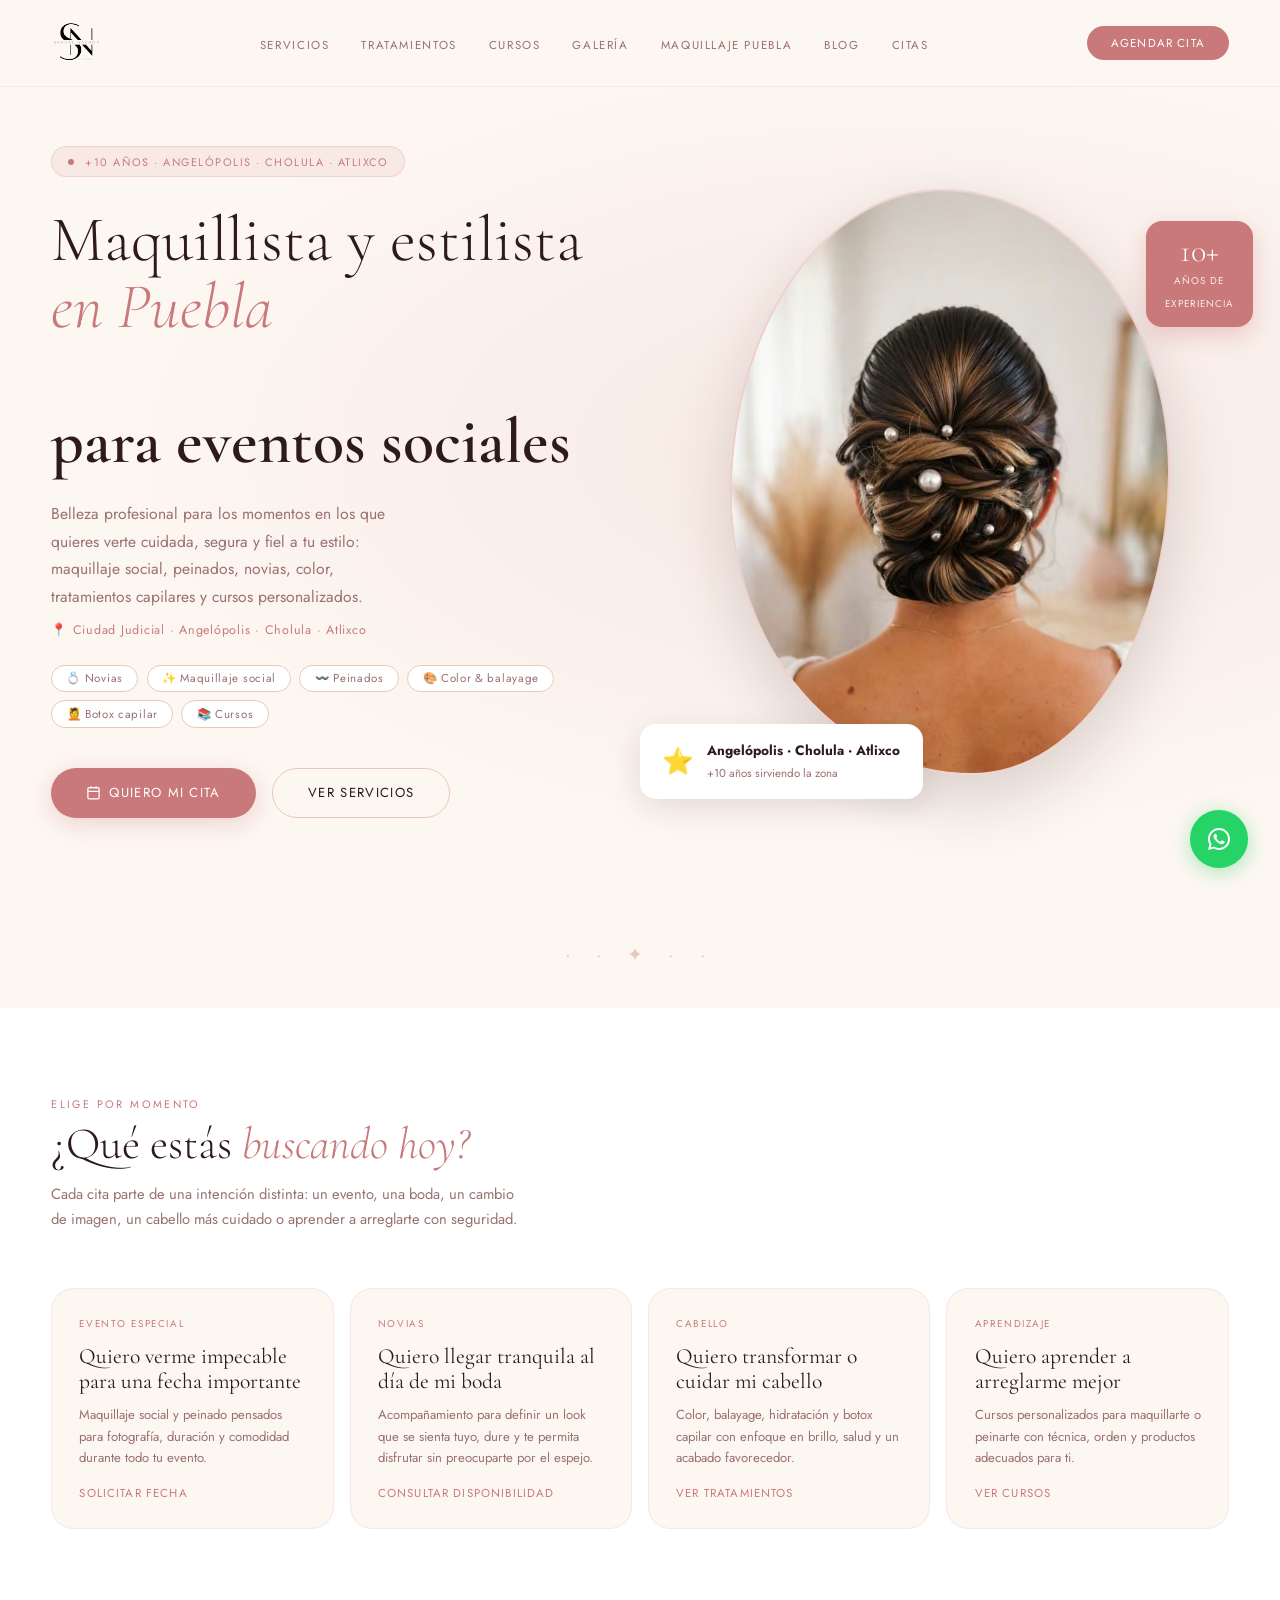
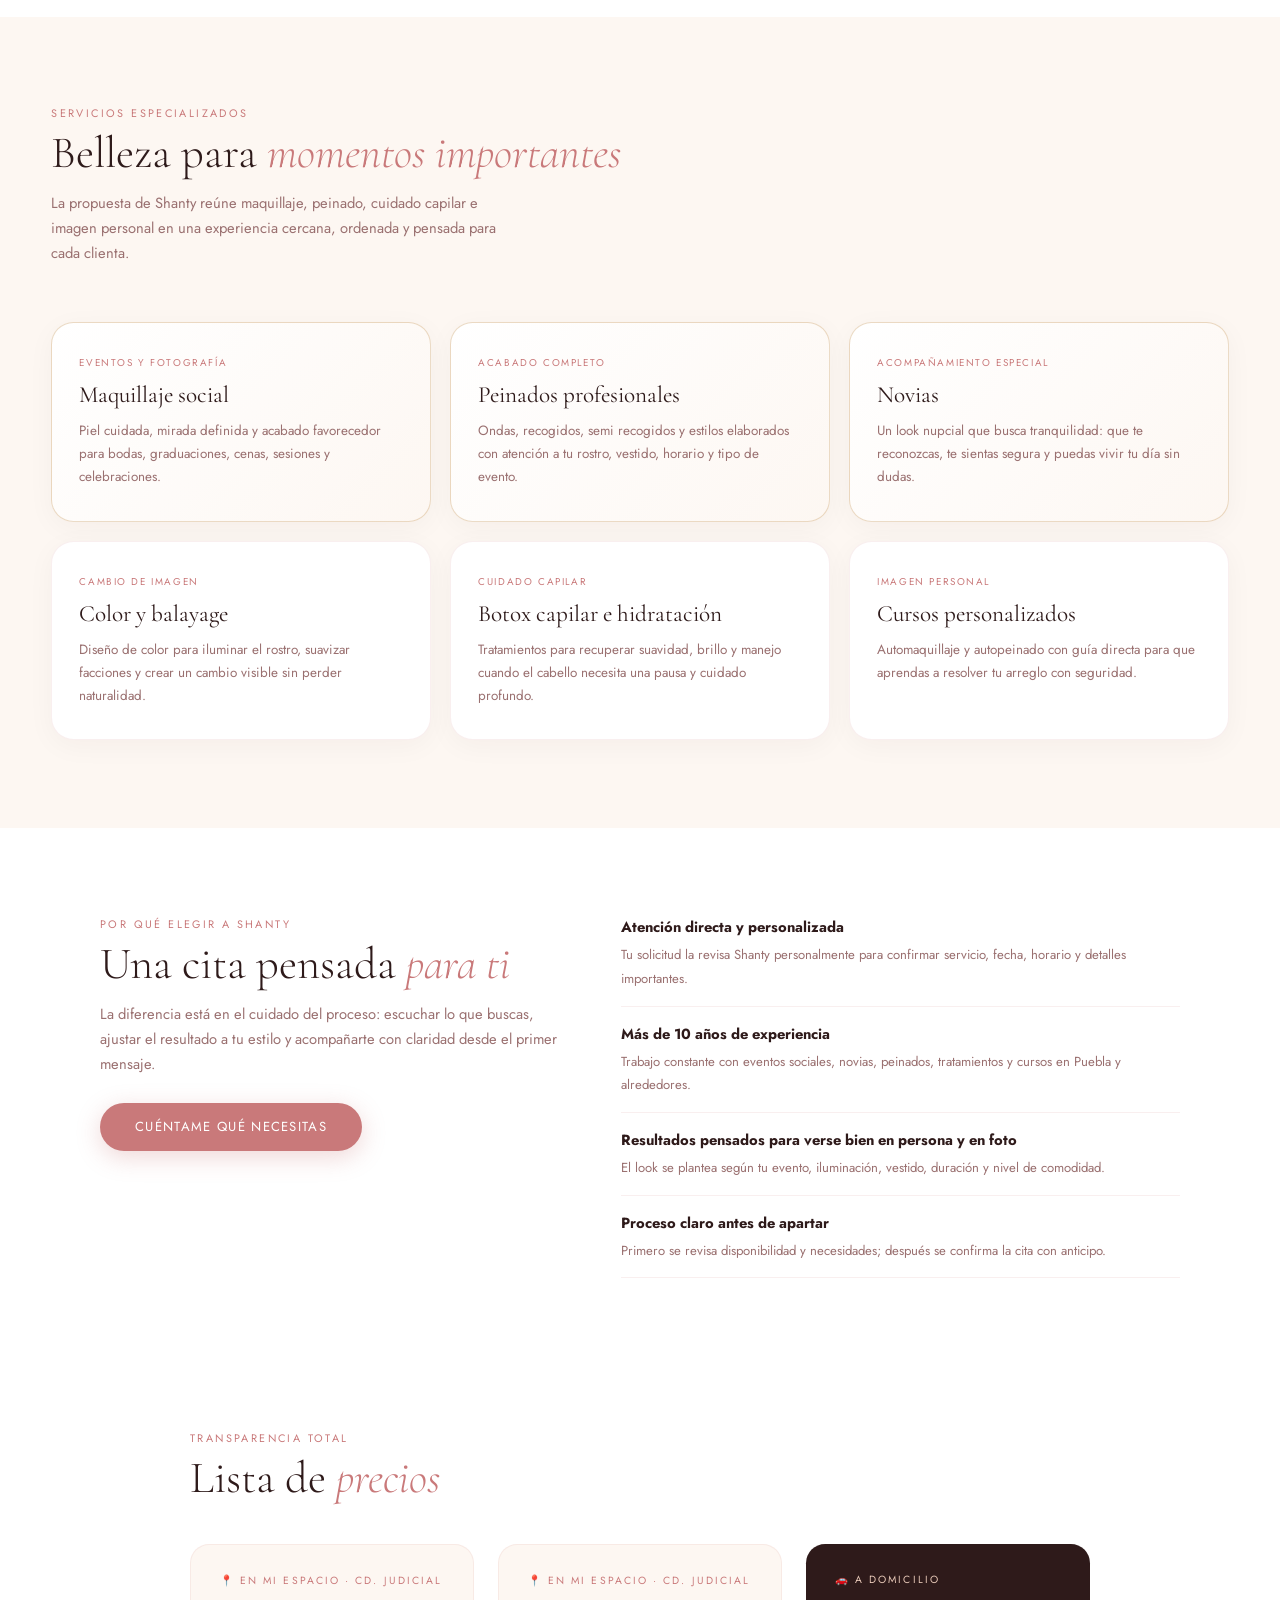
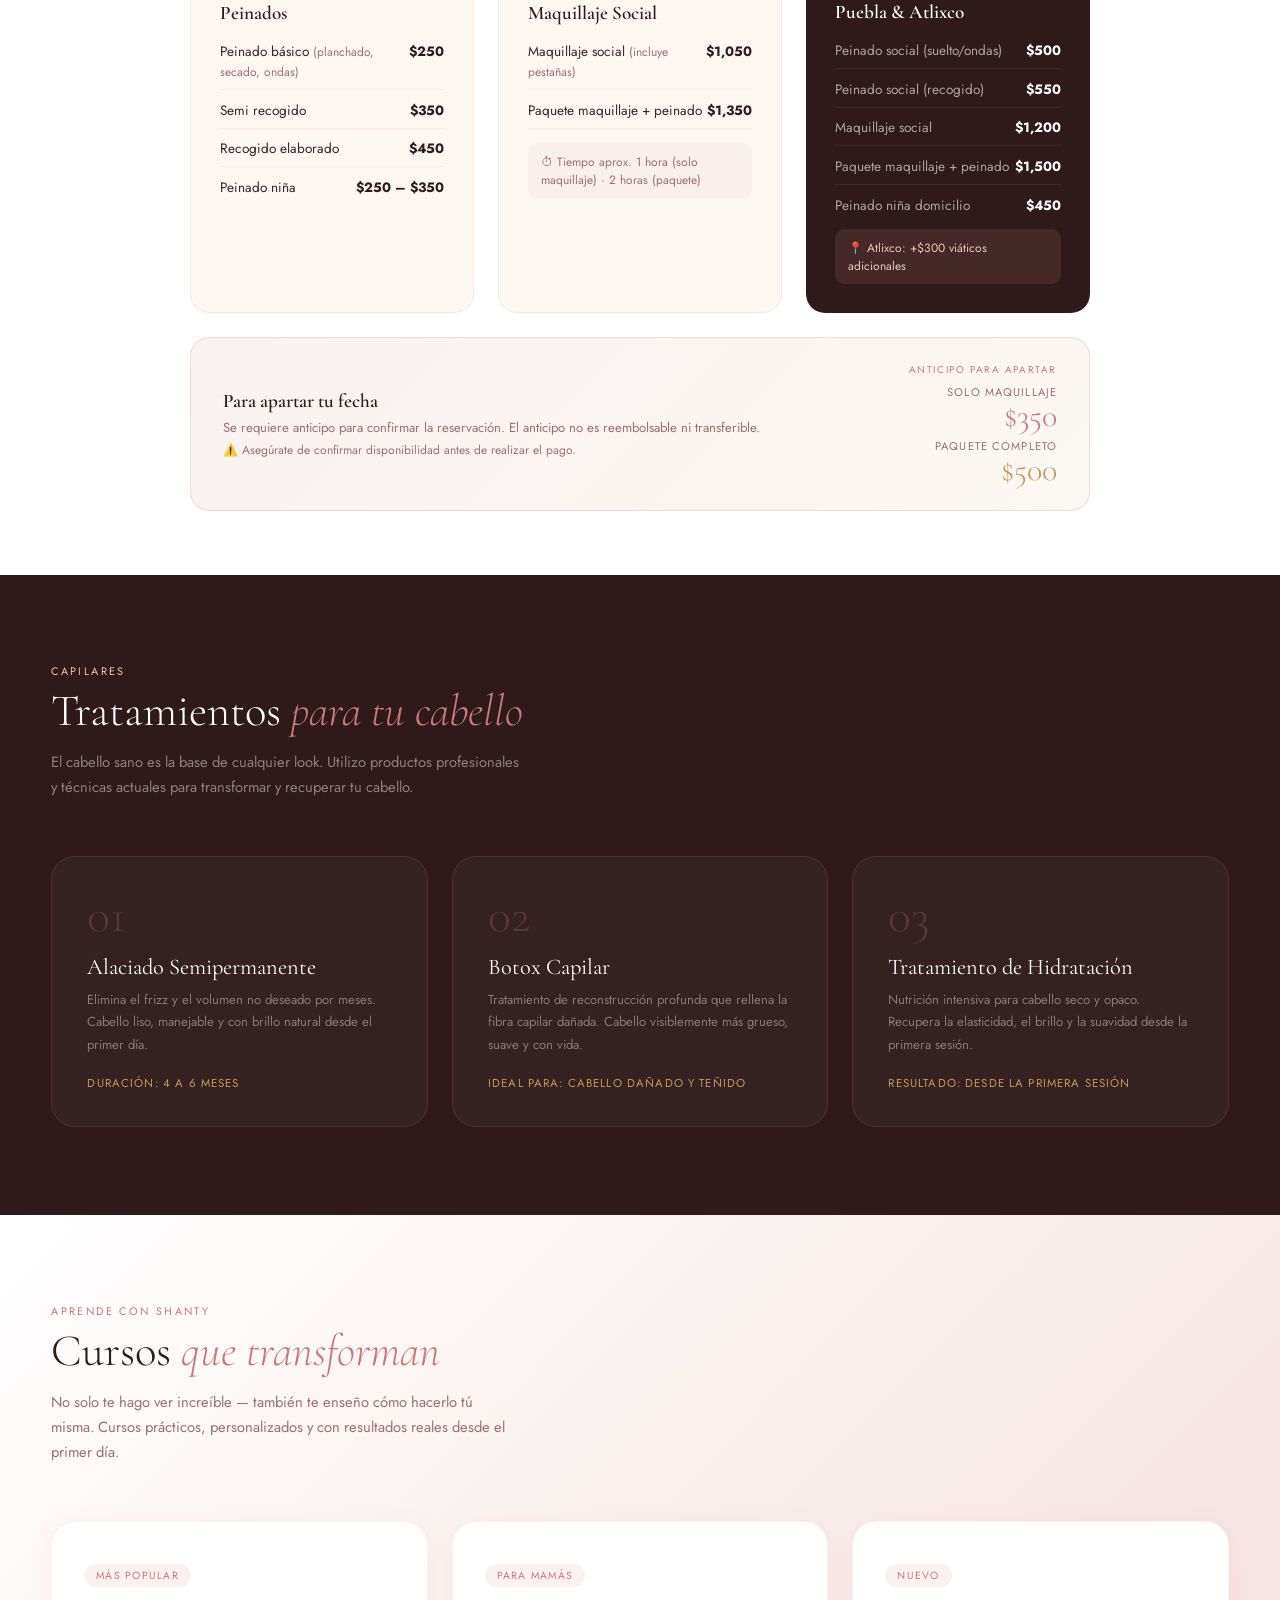
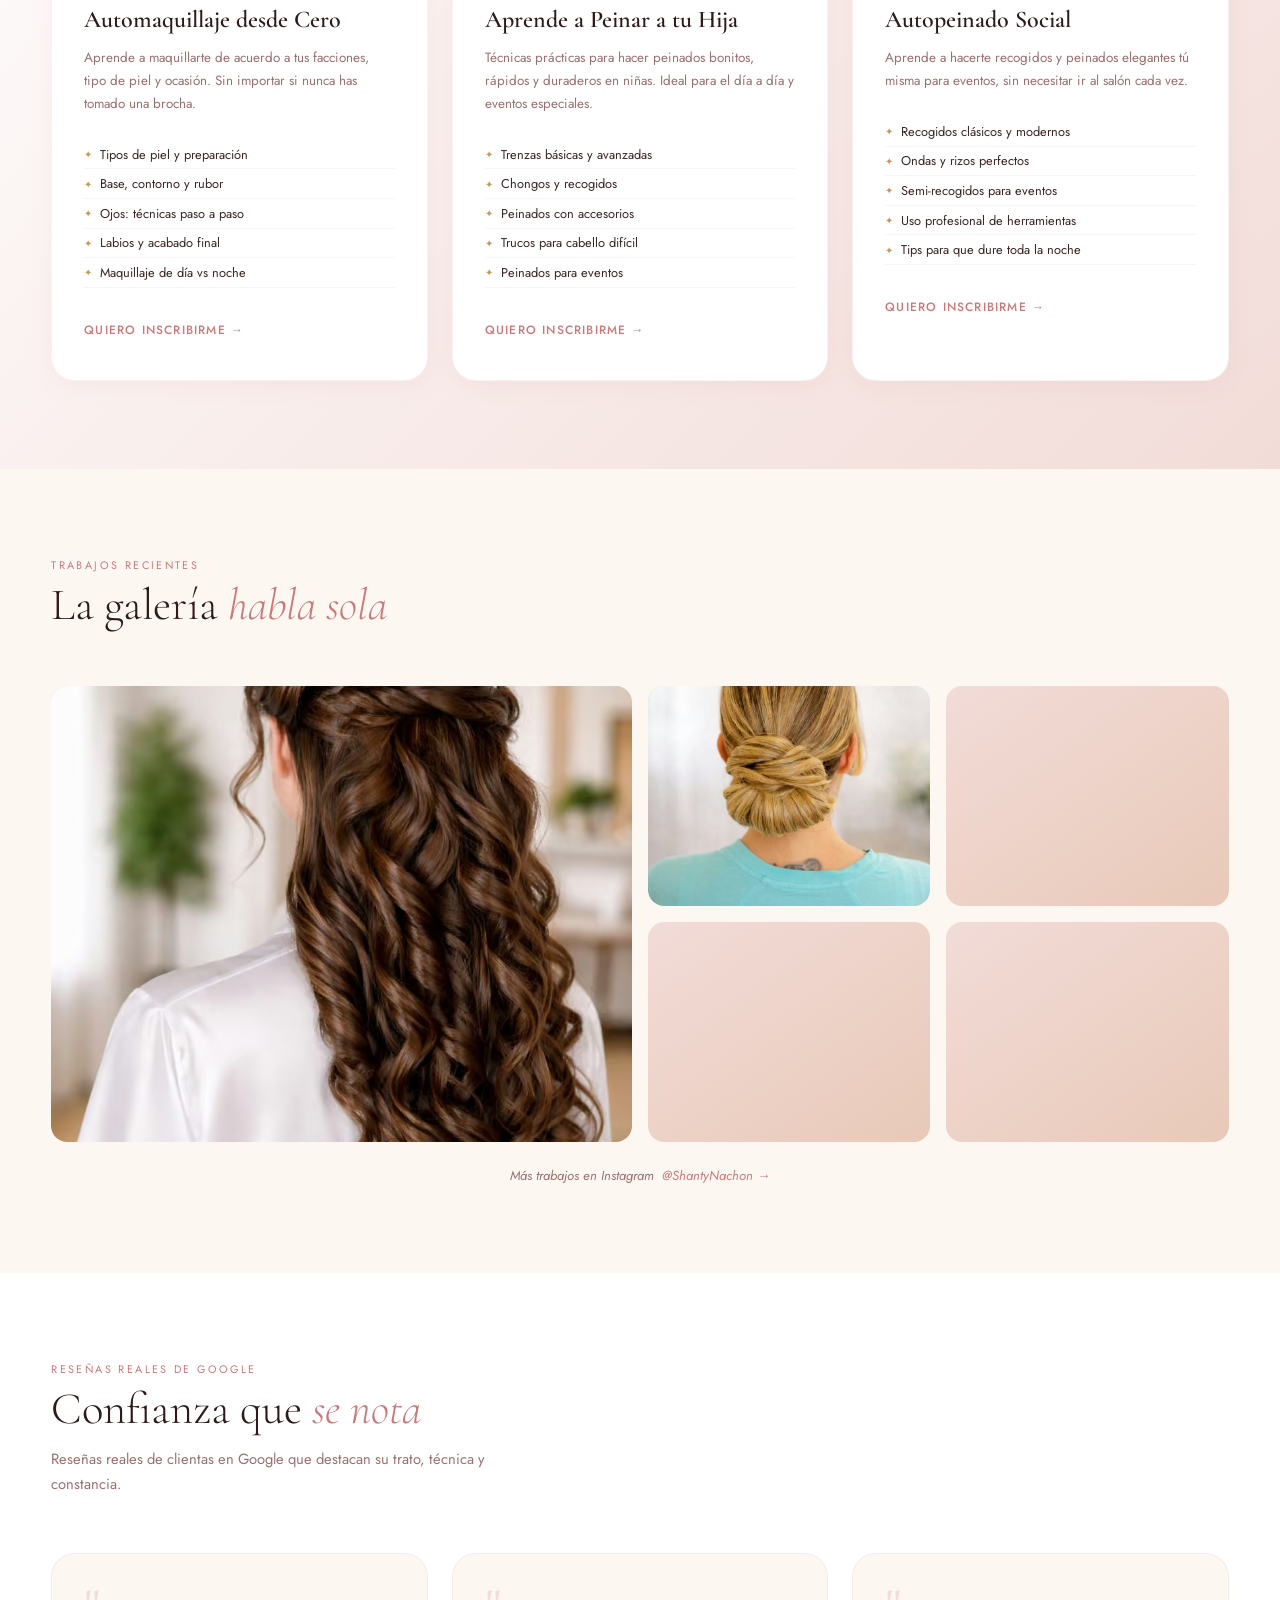
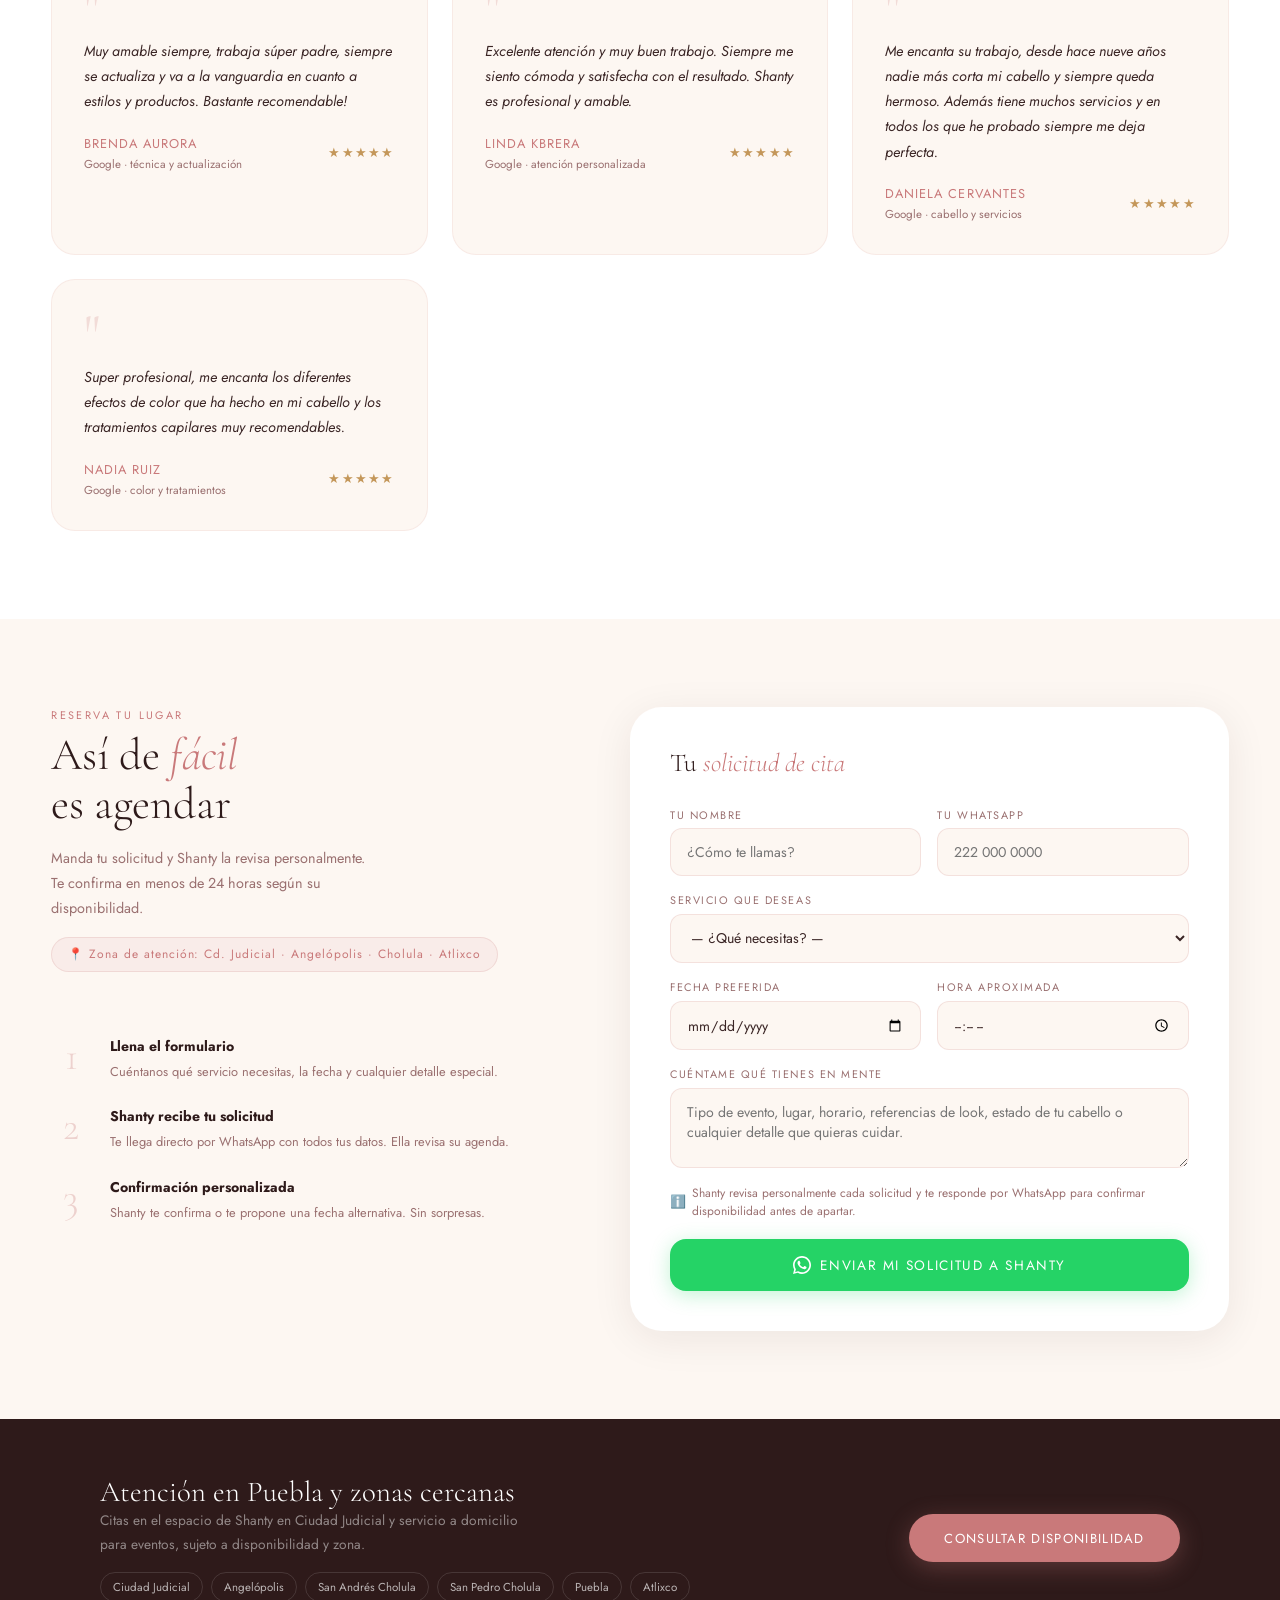
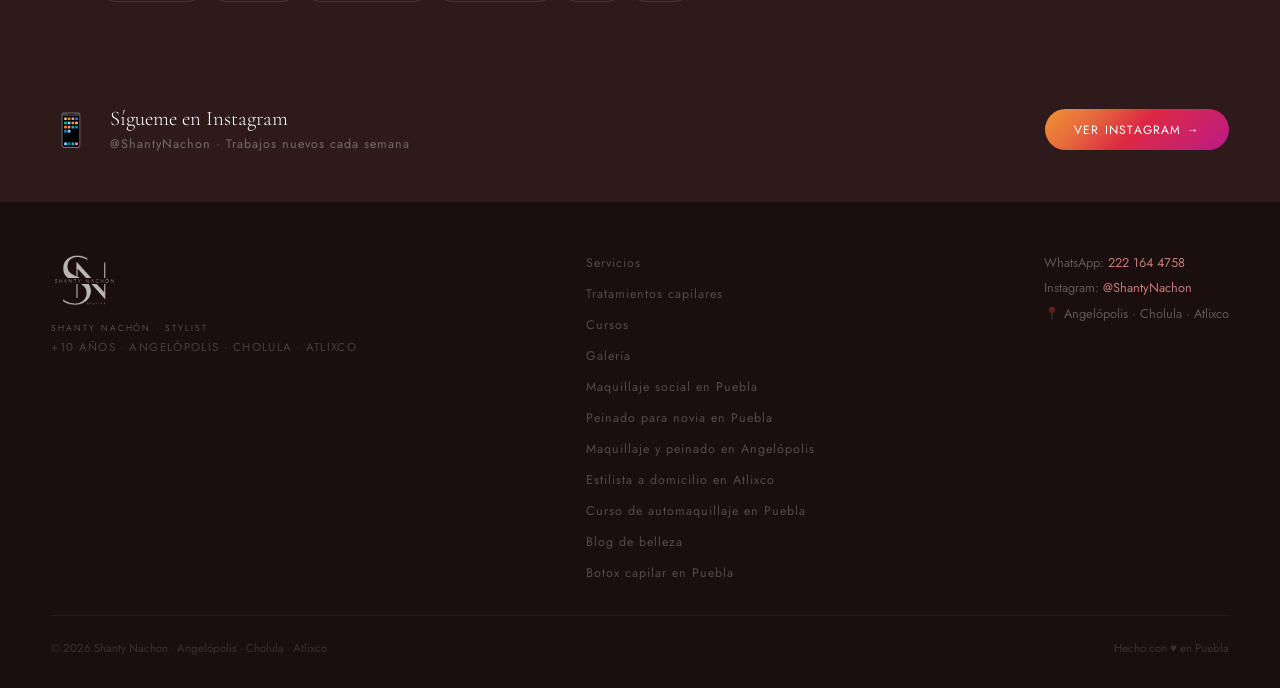
==== commit 5a3be146: "Polish home footer and reviews copy" ====
--- a/index.html
+++ b/index.html
@@ -873,6 +873,7 @@
         <p style="font-size:.75rem;color:var(--muted);margin-top:.3rem;">⚠️ Asegúrate de confirmar disponibilidad antes de realizar el pago.</p>
       </div>
       <div style="text-align:right;flex-shrink:0;">
+        <p style="font-size:.62rem;letter-spacing:.16em;text-transform:uppercase;color:var(--rose);margin-bottom:.45rem;">Anticipo para apartar</p>
         <p style="font-size:.7rem;letter-spacing:.1em;text-transform:uppercase;color:var(--muted);">Solo maquillaje</p>
         <p style="font-family:'Cormorant Garamond',serif;font-size:2rem;font-weight:300;color:var(--rose);line-height:1;">$350</p>
         <p style="font-size:.7rem;letter-spacing:.1em;text-transform:uppercase;color:var(--muted);margin-top:.4rem;">Paquete completo</p>
@@ -996,7 +997,7 @@
   <div class="section-header reveal">
     <span class="section-tag">Reseñas reales de Google</span>
     <h2 class="section-title">Confianza que <em>se nota</em></h2>
-    <p class="section-sub">Shanty Nachón Stylist cuenta con 5.0 estrellas en Google, basado en 30 opiniones de clientas que destacan su trato, técnica y constancia.</p>
+    <p class="section-sub">Reseñas reales de clientas en Google que destacan su trato, técnica y constancia.</p>
   </div>
   <div class="test-grid">
     <div class="test-card reveal">
@@ -1200,7 +1201,7 @@
     </div>
   </div>
   <div class="footer-bottom">
-    <span>© 2025 Shanty Nachon · Angelópolis · Cholula · Atlixco</span>
+    <span>© 2026 Shanty Nachon · Angelópolis · Cholula · Atlixco</span>
     <span>Hecho con ♥ en Puebla</span>
   </div>
 </footer>
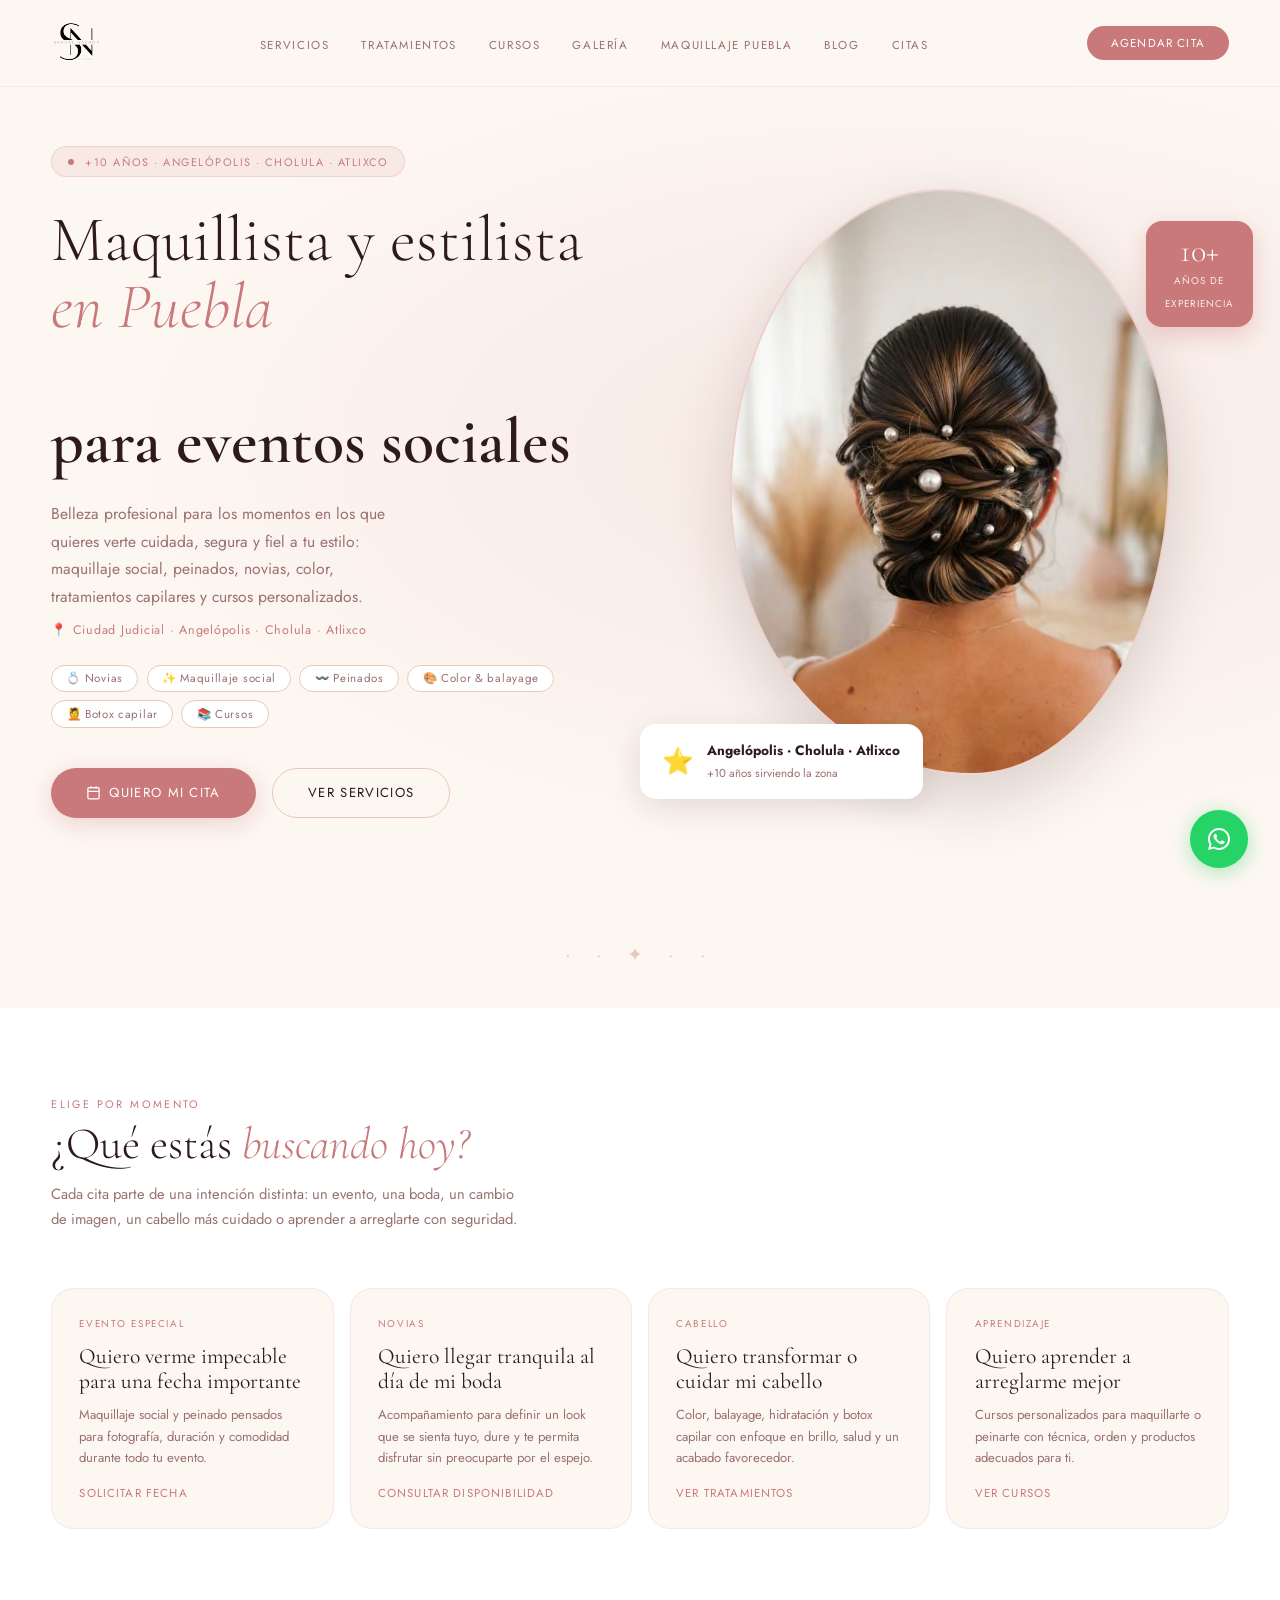
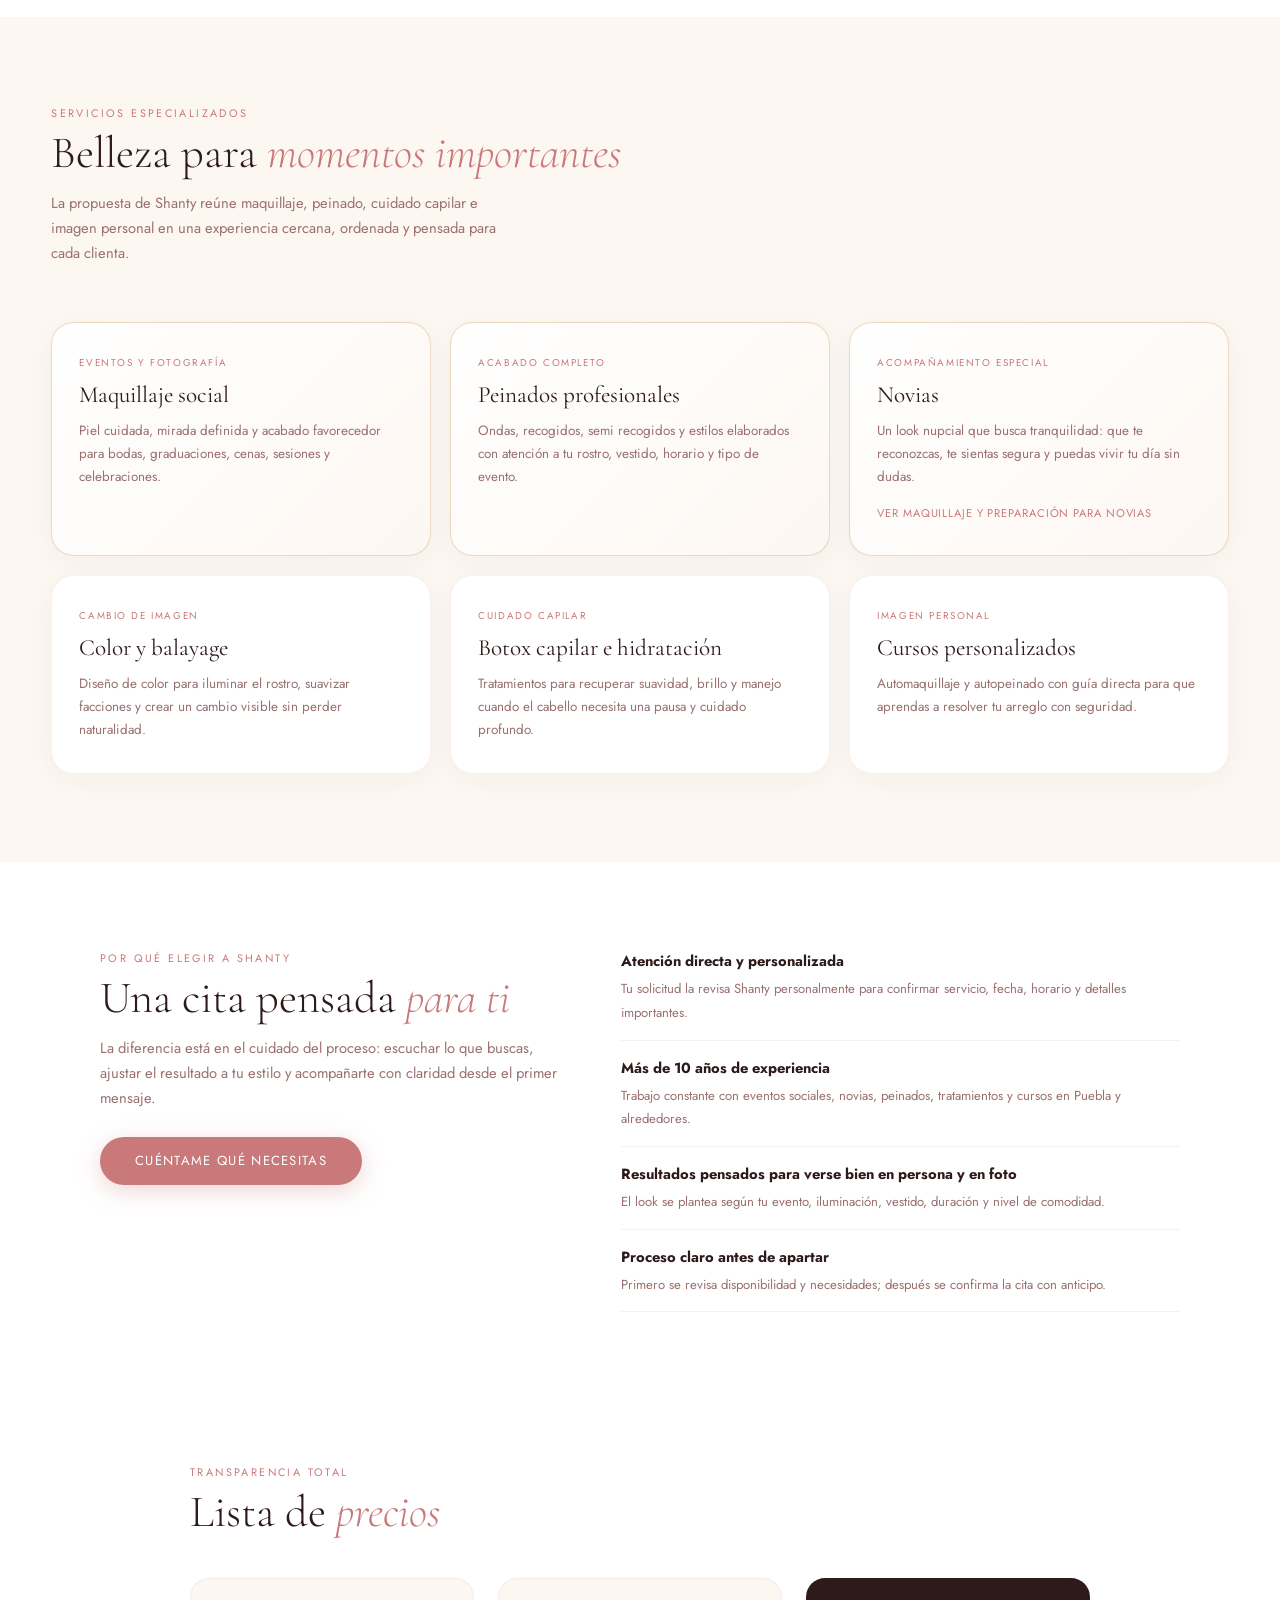
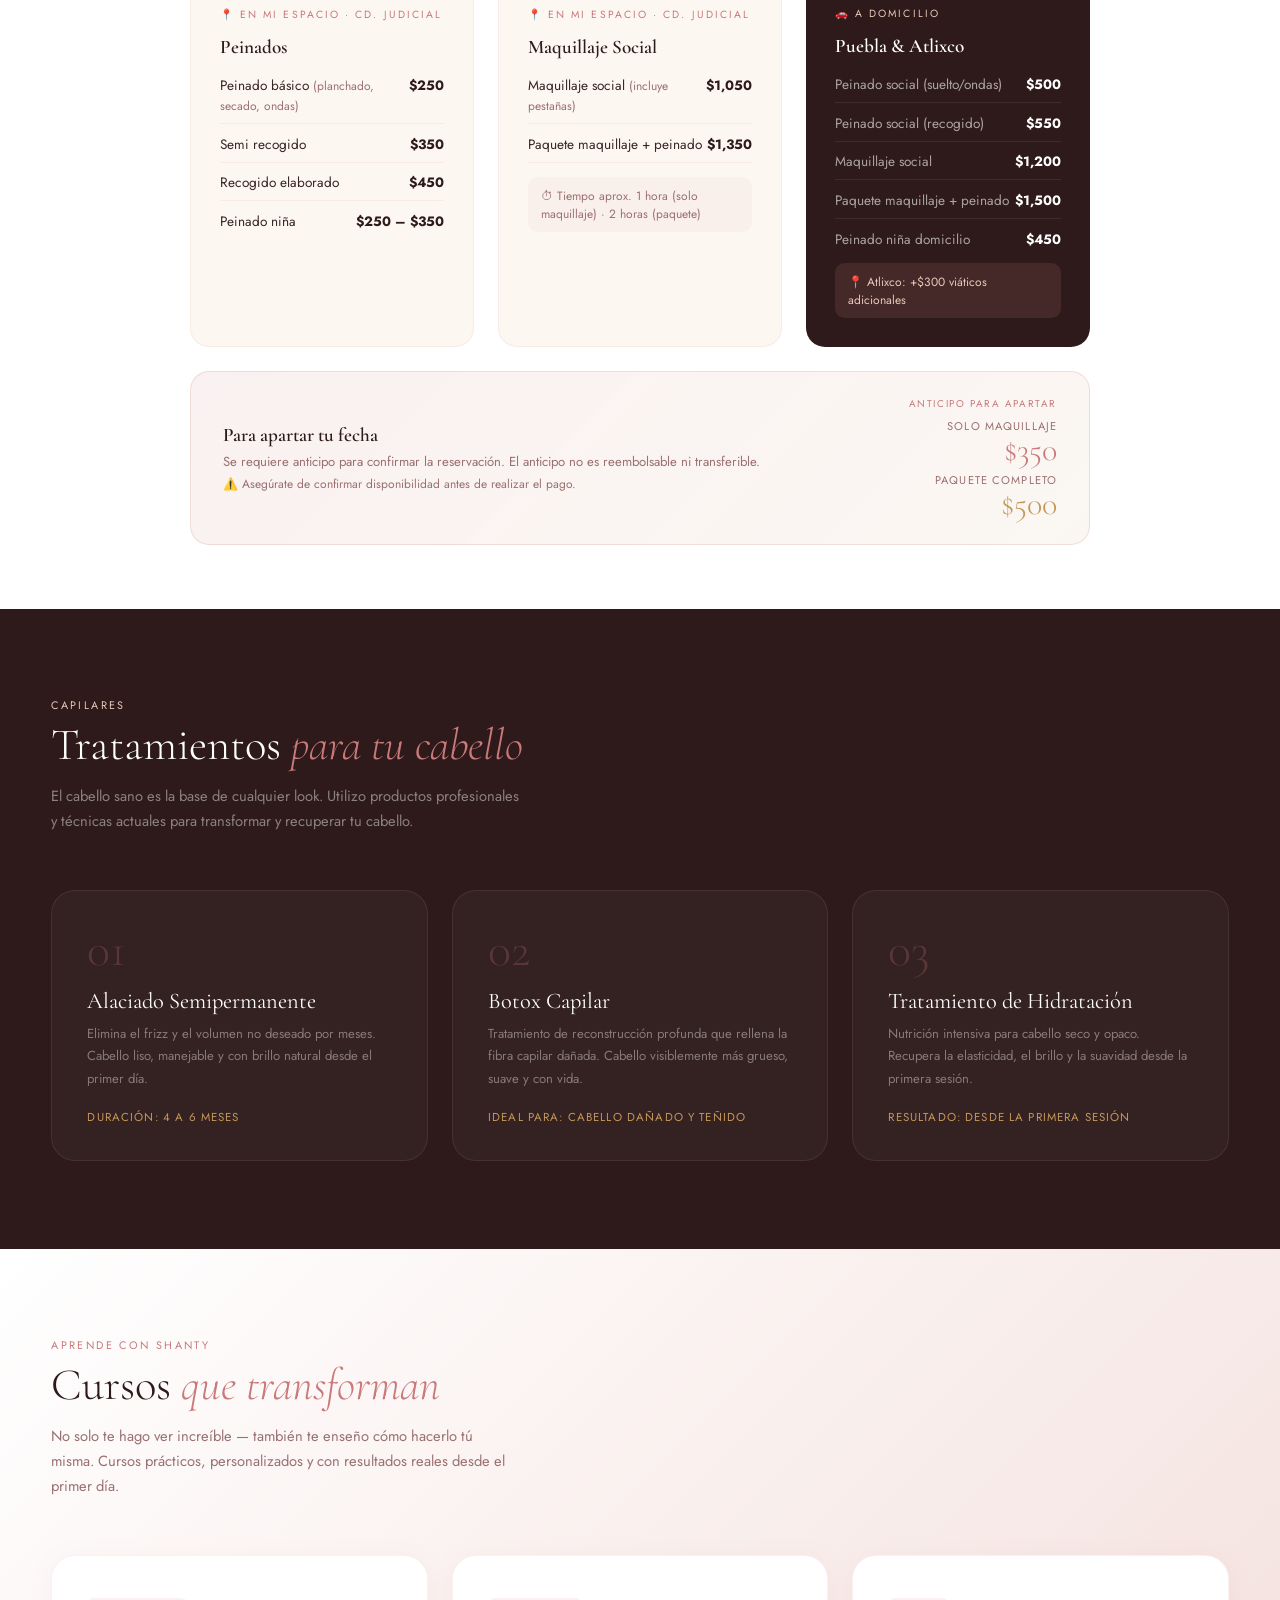
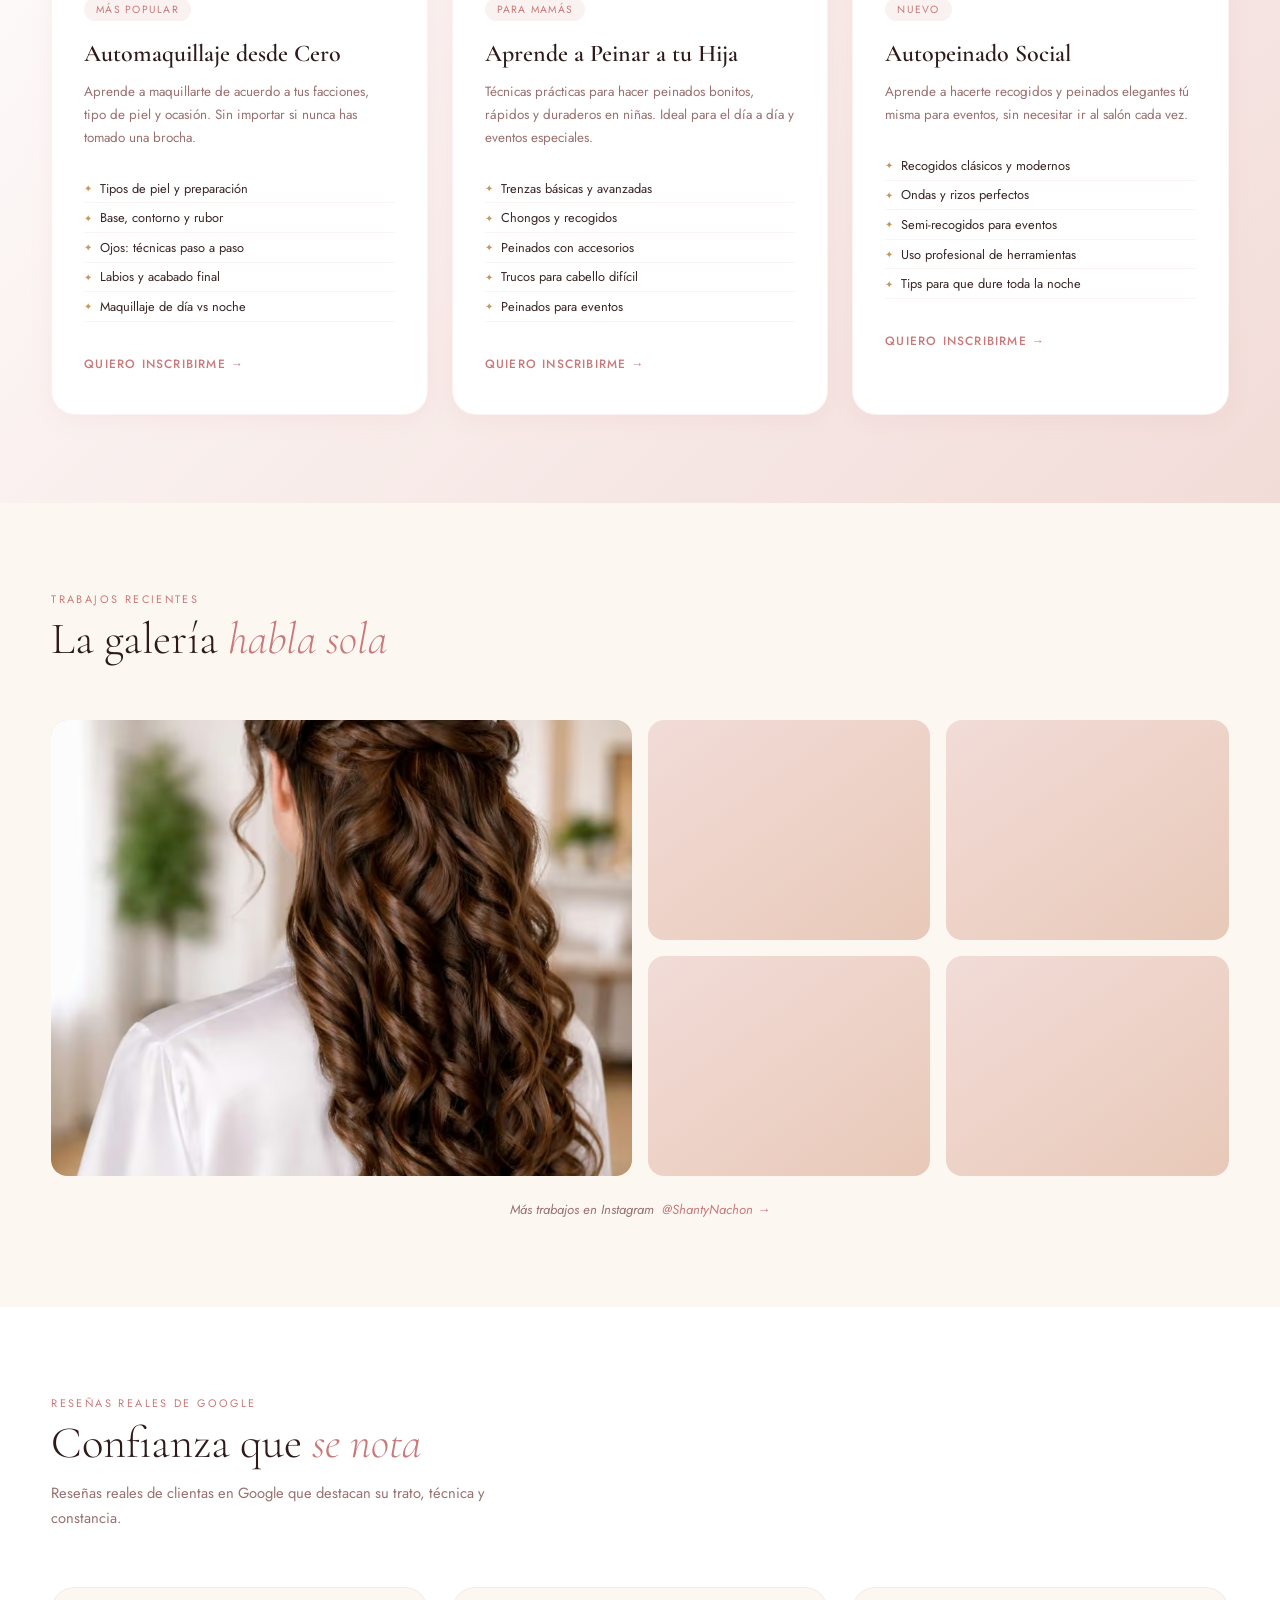
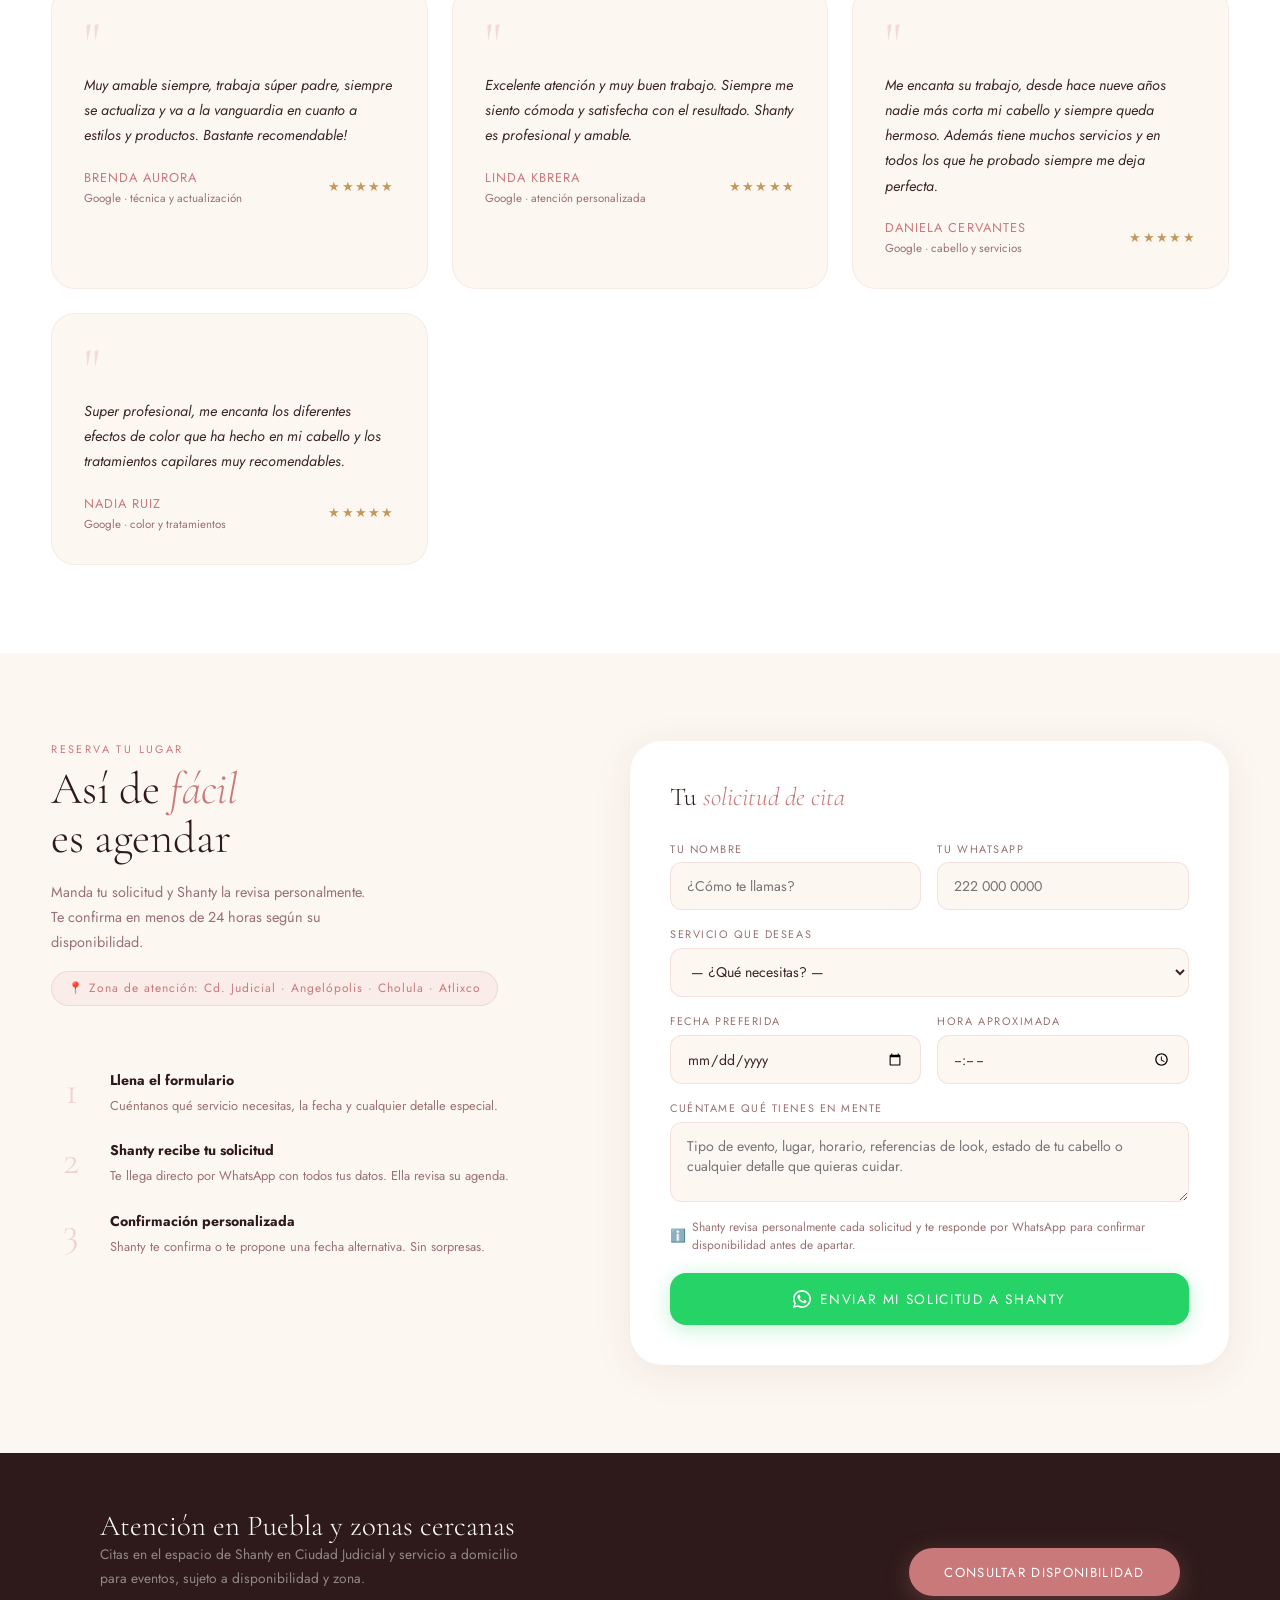
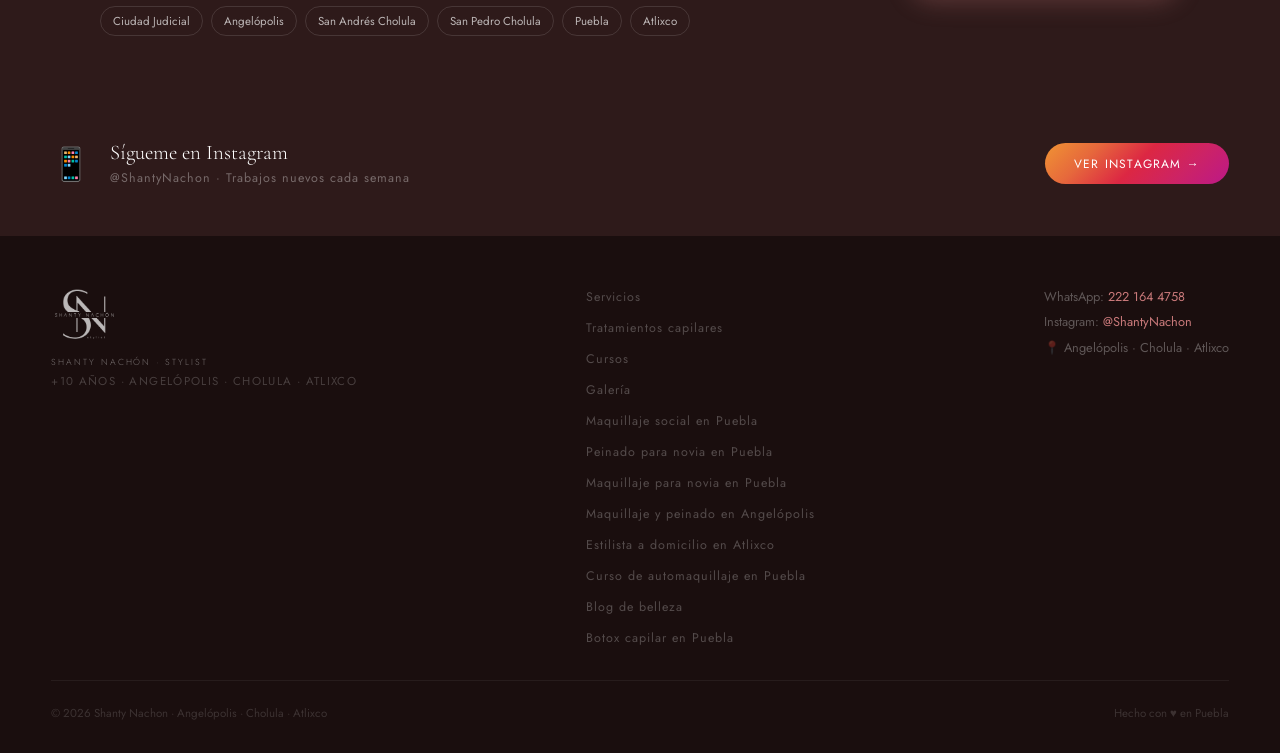
==== commit 304dbebb: "feat: add Puebla bridal makeup landing" ====
--- a/index.html
+++ b/index.html
@@ -290,6 +290,12 @@
       font-size:1.45rem; line-height:1.15; margin-bottom:.7rem;
     }
     .service-copy { color:var(--muted); font-size:.84rem; line-height:1.7; }
+    .service-card .text-link {
+      display:inline-block; margin-top:1rem; color:var(--rose);
+      font-size:.7rem; letter-spacing:.08em; text-transform:uppercase;
+      text-decoration:none;
+    }
+    .service-card .text-link:hover { color:var(--deep); }
 
     /* ── CONFIANZA ── */
     .trust { background:#fff; padding:5.5rem 4vw; }
@@ -608,6 +614,8 @@
   <meta name="twitter:image:alt" content="Shanty Nachon Stylist - maquillaje y peinado profesional en Puebla">
   <script type="application/ld+json">{"@context":"https://schema.org","@type":"BreadcrumbList","itemListElement":[{"@type":"ListItem","position":1,"name":"Inicio","item":"https://shantynachon.com/"}]}</script>
   <script type="application/ld+json">{"@context":"https://schema.org","@type":"ImageObject","url":"https://shantynachon.com/og-image.png","contentUrl":"https://shantynachon.com/og-image.png","name":"Maquillista y Estilista en Puebla | Peinados y Maquillaje Social | Shanty Nachón","caption":"Maquillista y Estilista en Puebla | Peinados y Maquillaje Social | Shanty Nachón","representativeOfPage":true}</script>
+  <script src="/analytics-config.js" defer></script>
+  <script src="/analytics.js" defer></script>
 </head>
 <body>
 
@@ -690,7 +698,7 @@
       <p class="need-copy">Maquillaje social y peinado pensados para fotografía, duración y comodidad durante todo tu evento.</p>
       <span class="need-link">Solicitar fecha</span>
     </a>
-    <a class="need-card reveal" href="#citas">
+    <a class="need-card reveal" href="/maquillaje-novia-puebla">
       <div class="need-kicker">Novias</div>
       <div class="need-title">Quiero llegar tranquila al día de mi boda</div>
       <p class="need-copy">Acompañamiento para definir un look que se sienta tuyo, dure y te permita disfrutar sin preocuparte por el espejo.</p>
@@ -733,6 +741,7 @@
       <div class="service-eyebrow">Acompañamiento especial</div>
       <div class="service-name">Novias</div>
       <p class="service-copy">Un look nupcial que busca tranquilidad: que te reconozcas, te sientas segura y puedas vivir tu día sin dudas.</p>
+      <a class="text-link" href="/maquillaje-novia-puebla">Ver maquillaje y preparación para novias</a>
     </div>
     <div class="service-card reveal">
       <div class="service-eyebrow">Cambio de imagen</div>
@@ -1083,20 +1092,20 @@
     </div>
 
     <div class="reveal">
-      <div class="booking-form">
+      <form class="booking-form" id="booking-form">
         <div class="form-title">Tu <em>solicitud de cita</em></div>
         <div class="form-grid">
           <div class="form-group">
             <label for="f-nombre">Tu nombre</label>
-            <input type="text" id="f-nombre" placeholder="¿Cómo te llamas?"/>
+            <input type="text" id="f-nombre" placeholder="¿Cómo te llamas?" autocomplete="name" required/>
           </div>
           <div class="form-group">
             <label for="f-tel">Tu WhatsApp</label>
-            <input type="tel" id="f-tel" placeholder="222 000 0000"/>
+            <input type="tel" id="f-tel" placeholder="222 000 0000" autocomplete="tel" inputmode="tel"/>
           </div>
           <div class="form-group full">
             <label for="f-servicio">Servicio que deseas</label>
-            <select id="f-servicio">
+            <select id="f-servicio" required>
               <option value="">— ¿Qué necesitas? —</option>
               <optgroup label="🎉 Eventos Sociales">
                 <option>Peinado y maquillaje para novia</option>
@@ -1133,11 +1142,11 @@
           </div>
         </div>
         <p class="form-note">Shanty revisa personalmente cada solicitud y te responde por WhatsApp para confirmar disponibilidad antes de apartar.</p>
-        <button class="btn-wa" onclick="enviarWA()">
+        <button class="btn-wa" type="submit">
           <svg width="18" height="18" viewBox="0 0 24 24" fill="currentColor"><path d="M17.472 14.382c-.297-.149-1.758-.867-2.03-.967-.273-.099-.471-.148-.67.15-.197.297-.767.966-.94 1.164-.173.199-.347.223-.644.075-.297-.15-1.255-.463-2.39-1.475-.883-.788-1.48-1.761-1.653-2.059-.173-.297-.018-.458.13-.606.134-.133.298-.347.446-.52.149-.174.198-.298.298-.497.099-.198.05-.371-.025-.52-.075-.149-.669-1.612-.916-2.207-.242-.579-.487-.5-.669-.51-.173-.008-.371-.01-.57-.01-.198 0-.52.074-.792.372-.272.297-1.04 1.016-1.04 2.479 0 1.462 1.065 2.875 1.213 3.074.149.198 2.096 3.2 5.077 4.487.709.306 1.262.489 1.694.625.712.227 1.36.195 1.871.118.571-.085 1.758-.719 2.006-1.413.248-.694.248-1.289.173-1.413-.074-.124-.272-.198-.57-.347z"/><path d="M12 0C5.373 0 0 5.373 0 12c0 2.127.558 4.126 1.532 5.862L.054 23.998l6.305-1.654A11.945 11.945 0 0 0 12 24c6.627 0 12-5.373 12-12S18.627 0 12 0zm0 21.818a9.818 9.818 0 0 1-5.006-1.373l-.36-.214-3.737.98 1-3.647-.234-.374A9.808 9.808 0 0 1 2.182 12C2.182 6.57 6.57 2.182 12 2.182S21.818 6.57 21.818 12 17.43 21.818 12 21.818z"/></svg>
           Enviar mi solicitud a Shanty
         </button>
-      </div>
+      </form>
     </div>
   </div>
 </section>
@@ -1188,6 +1197,7 @@
       <li><a href="#galeria">Galería</a></li>
       <li><a href="/maquillaje-social-puebla">Maquillaje social en Puebla</a></li>
       <li><a href="/peinado-novia-puebla">Peinado para novia en Puebla</a></li>
+      <li><a href="/maquillaje-novia-puebla">Maquillaje para novia en Puebla</a></li>
       <li><a href="/maquillaje-y-peinado-angelopolis">Maquillaje y peinado en Angelópolis</a></li>
       <li><a href="/estilista-a-domicilio-atlixco">Estilista a domicilio en Atlixco</a></li>
       <li><a href="/curso-automaquillaje-puebla">Curso de automaquillaje en Puebla</a></li>
@@ -1227,6 +1237,14 @@
   const fd = document.getElementById('f-fecha');
   if(fd) fd.min = new Date().toISOString().split('T')[0];
 
+  const bookingForm = document.getElementById('booking-form');
+  if(bookingForm){
+    bookingForm.addEventListener('submit', event => {
+      event.preventDefault();
+      enviarWA();
+    });
+  }
+
   // WhatsApp form
   function enviarWA(){
     const nombre   = document.getElementById('f-nombre').value.trim();
@@ -1256,7 +1274,19 @@
 
 ¡Quedo pendiente de tu confirmación!`;
 
-    window.open(`https://wa.me/522221644758?text=${encodeURIComponent(msg)}`,'_blank');
+    if(typeof window.shantyTrack === 'function'){
+      window.shantyTrack('lead_form_submit', {
+        form_name: 'appointment_request',
+        contact_method: 'whatsapp',
+        service_category: servicio.includes('Curso')
+          ? 'course'
+          : servicio.includes('capilar') || servicio.includes('Color') || servicio.includes('balayage') || servicio.includes('Alaciado') || servicio.includes('hidratación')
+            ? 'hair_treatment'
+            : 'social_event'
+      });
+    }
+
+    window.open(`https://wa.me/522221644758?text=${encodeURIComponent(msg)}`,'_blank','noopener,noreferrer');
   }
 </script>
 </body>
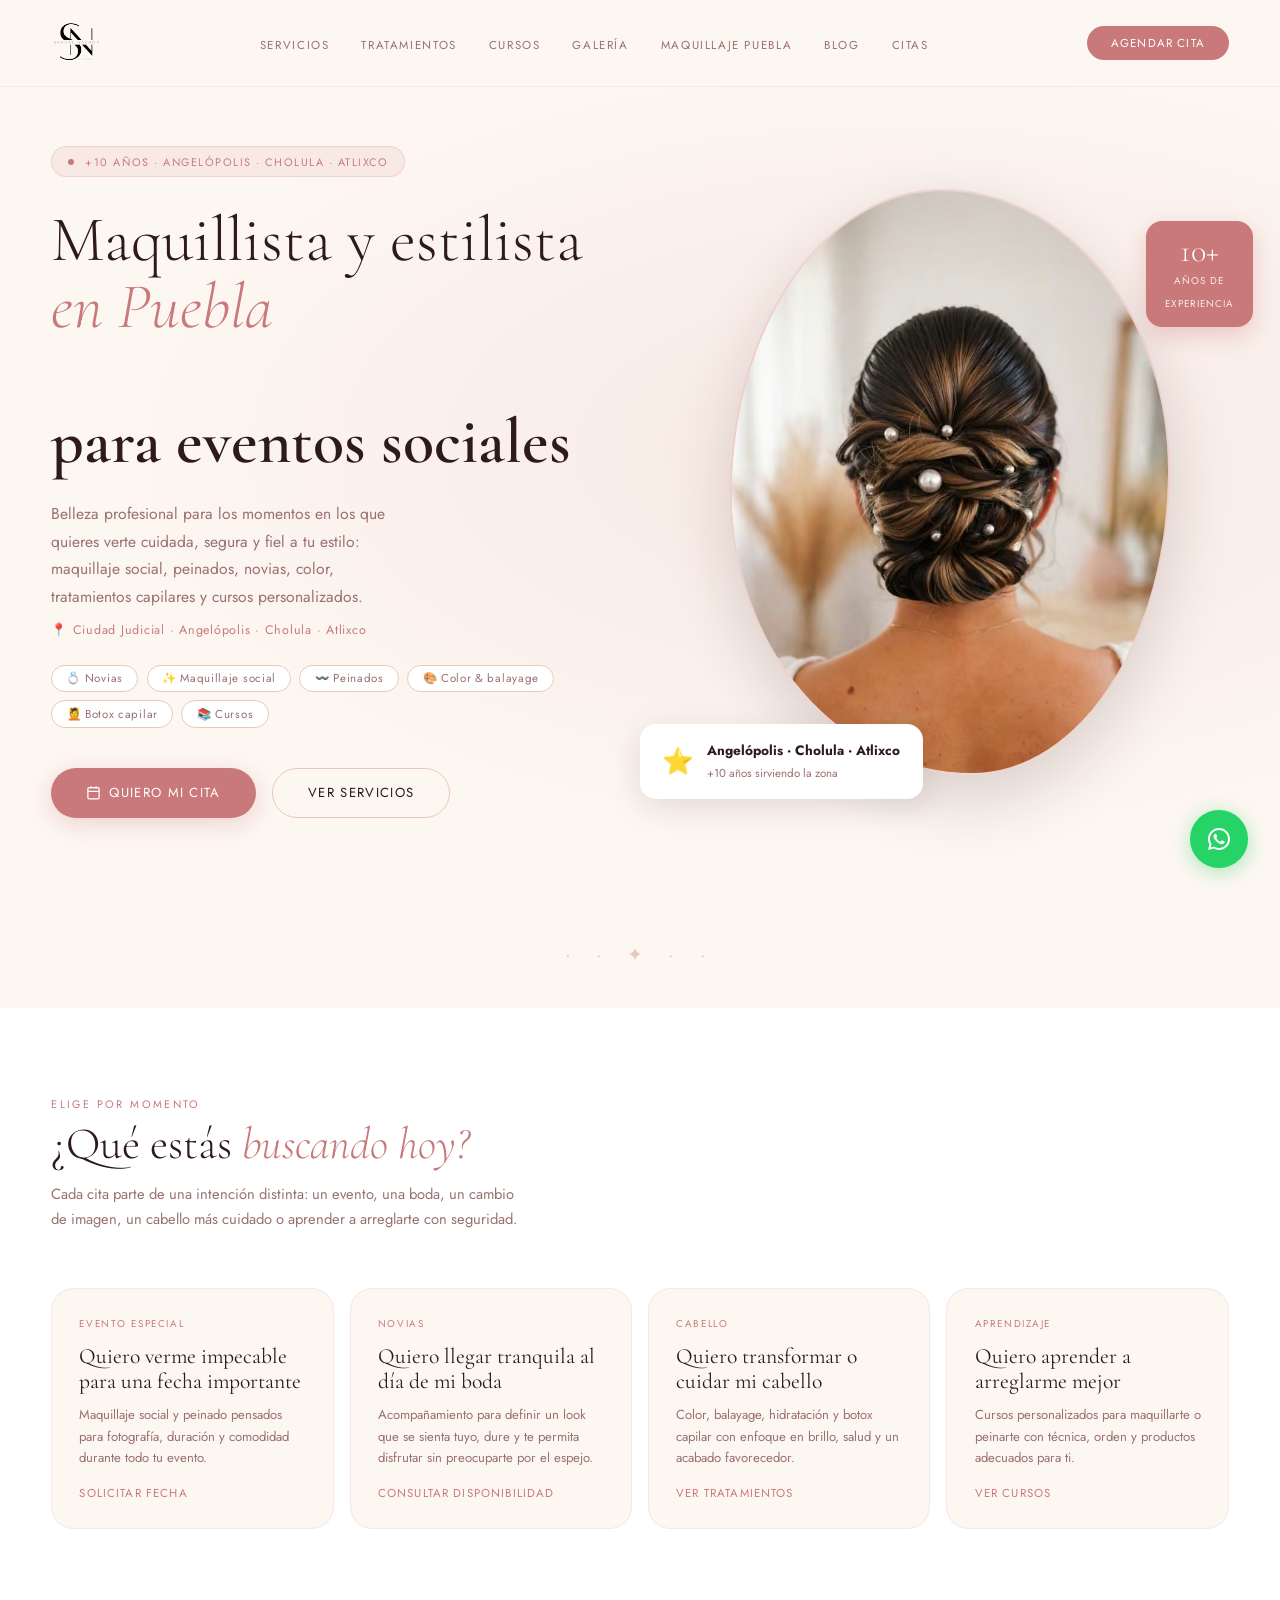
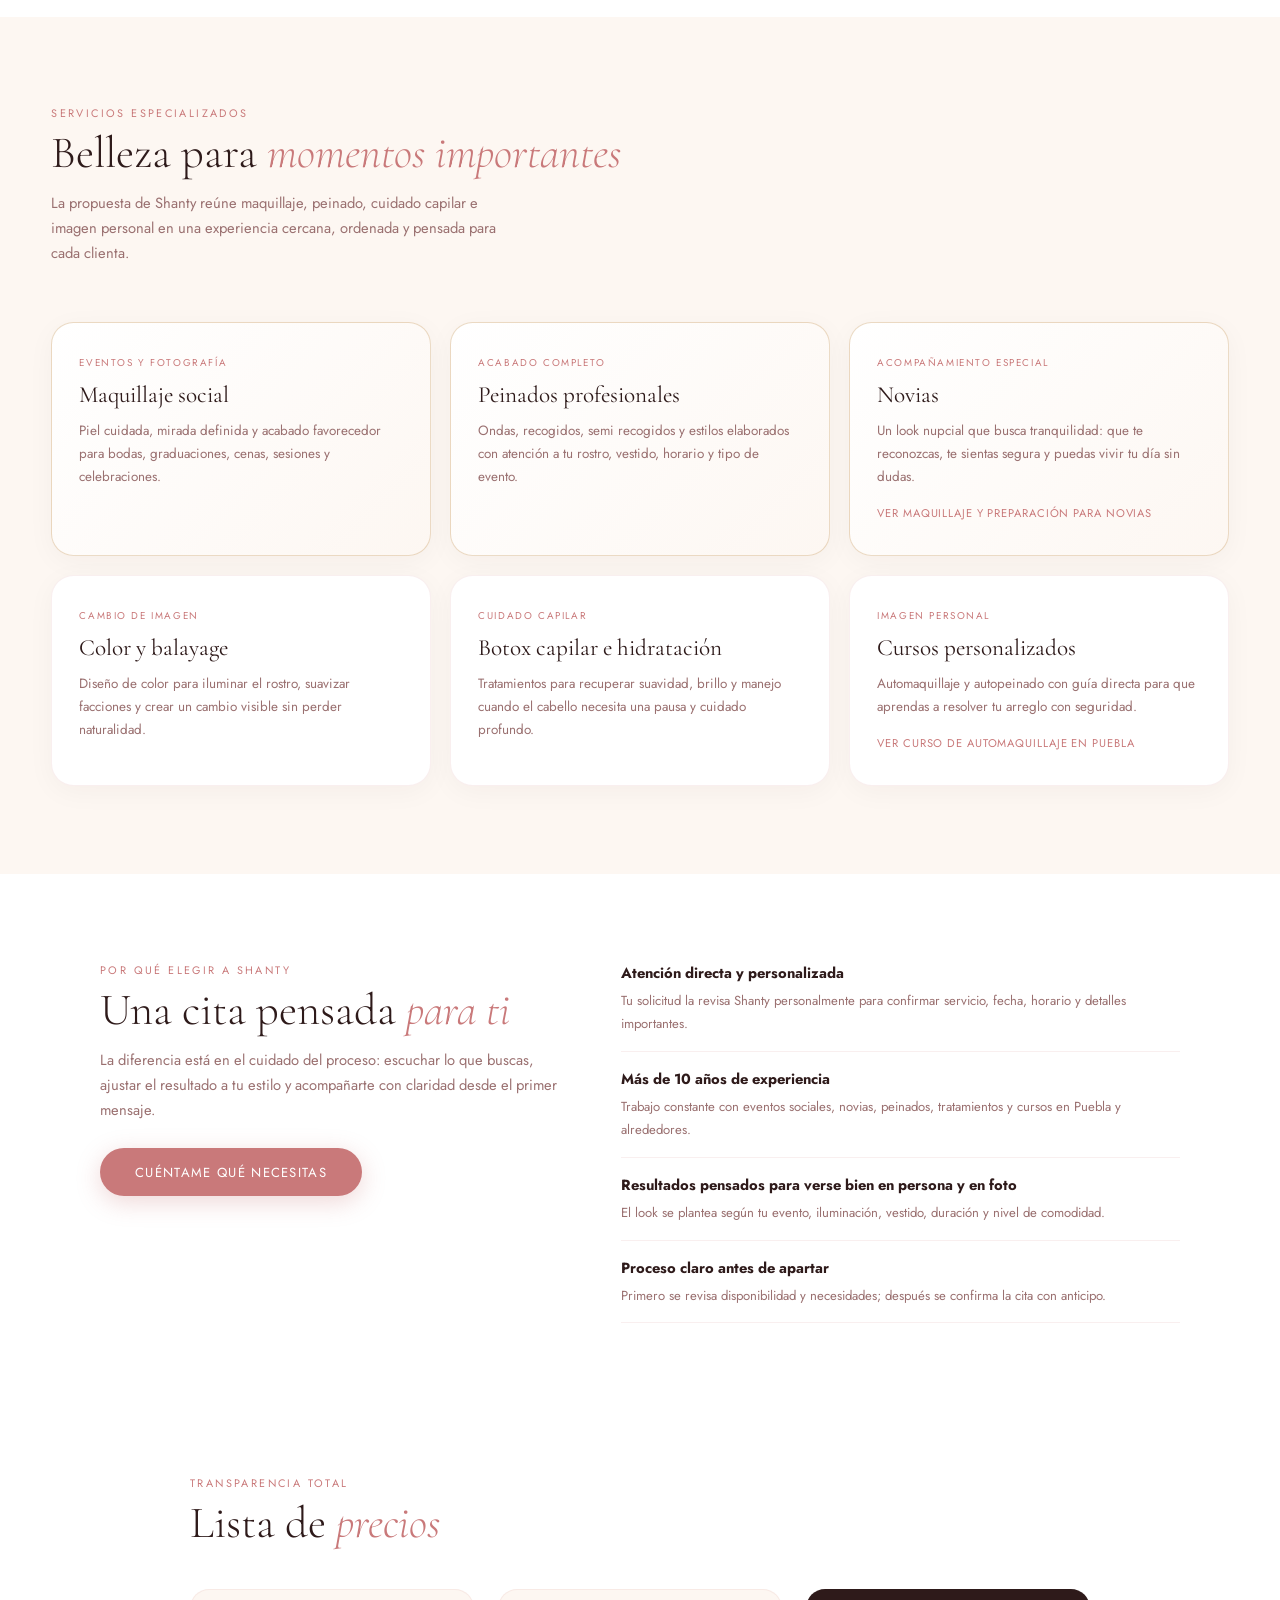
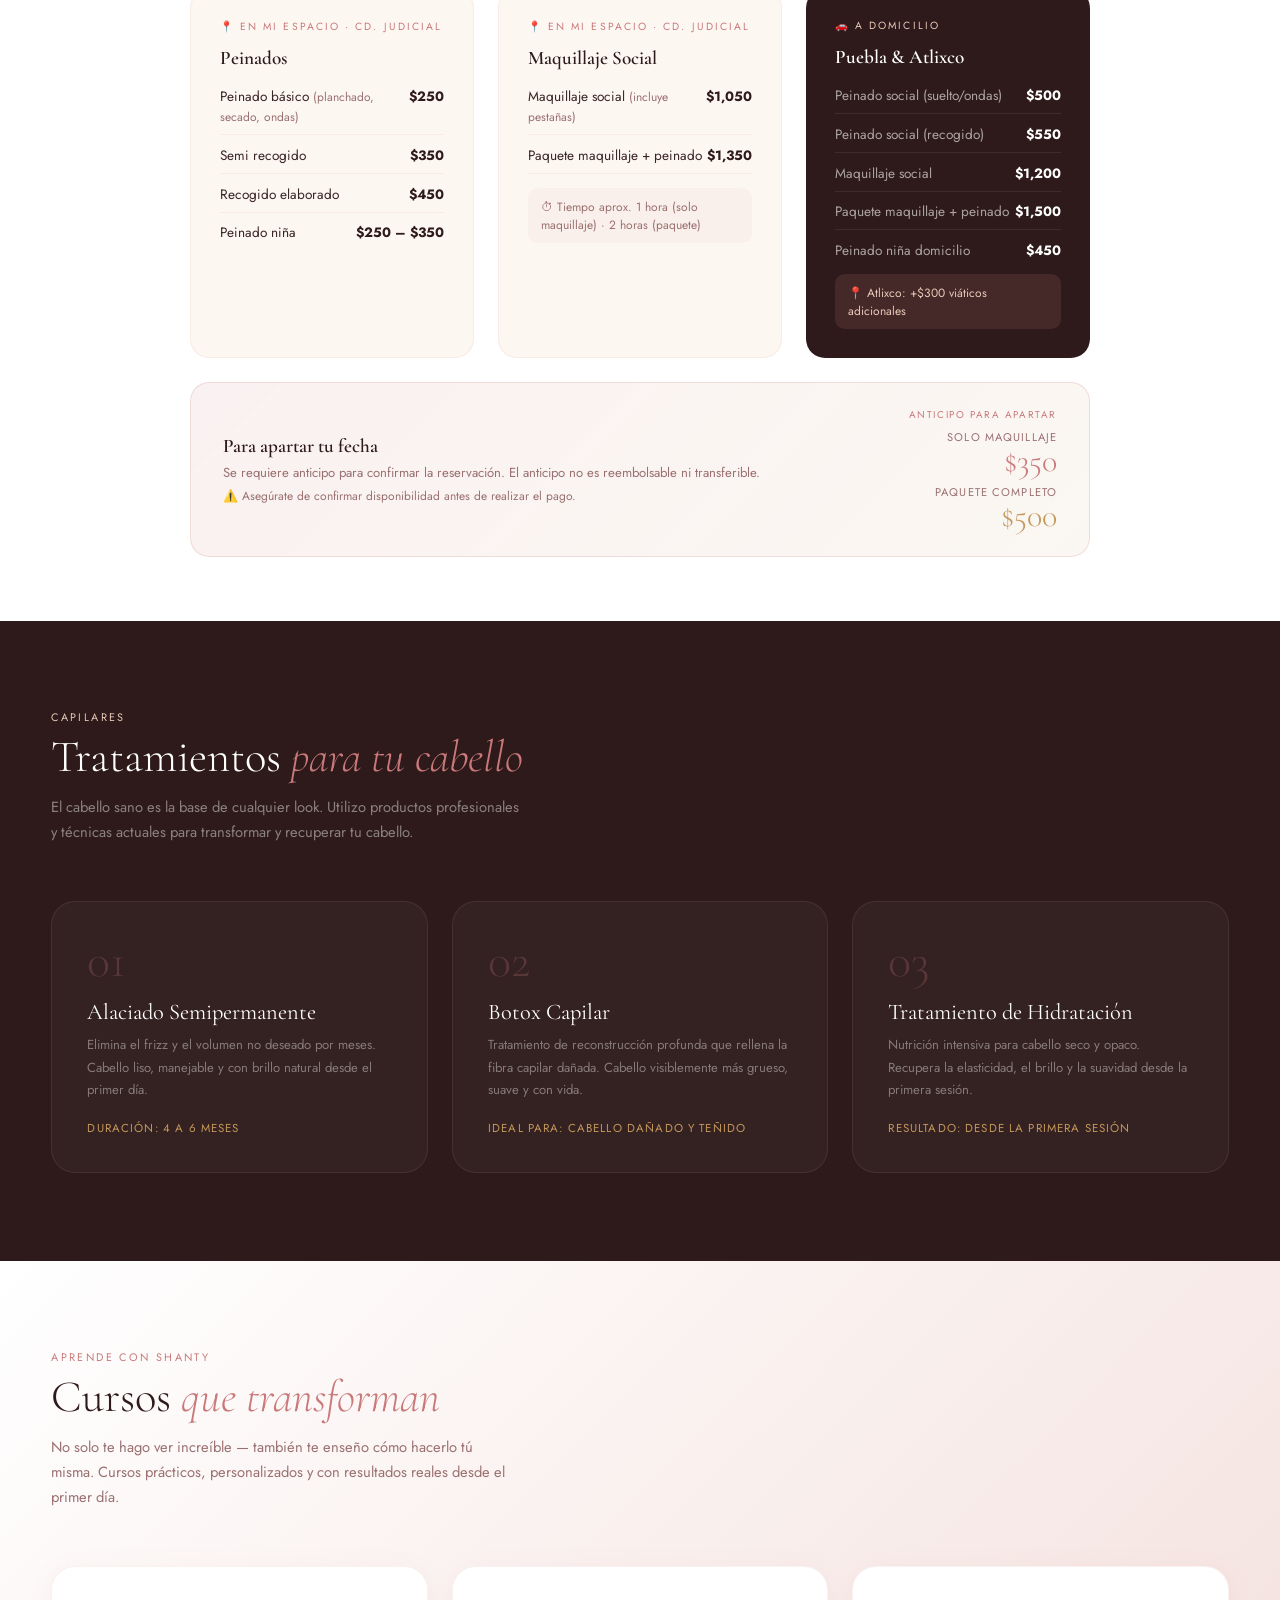
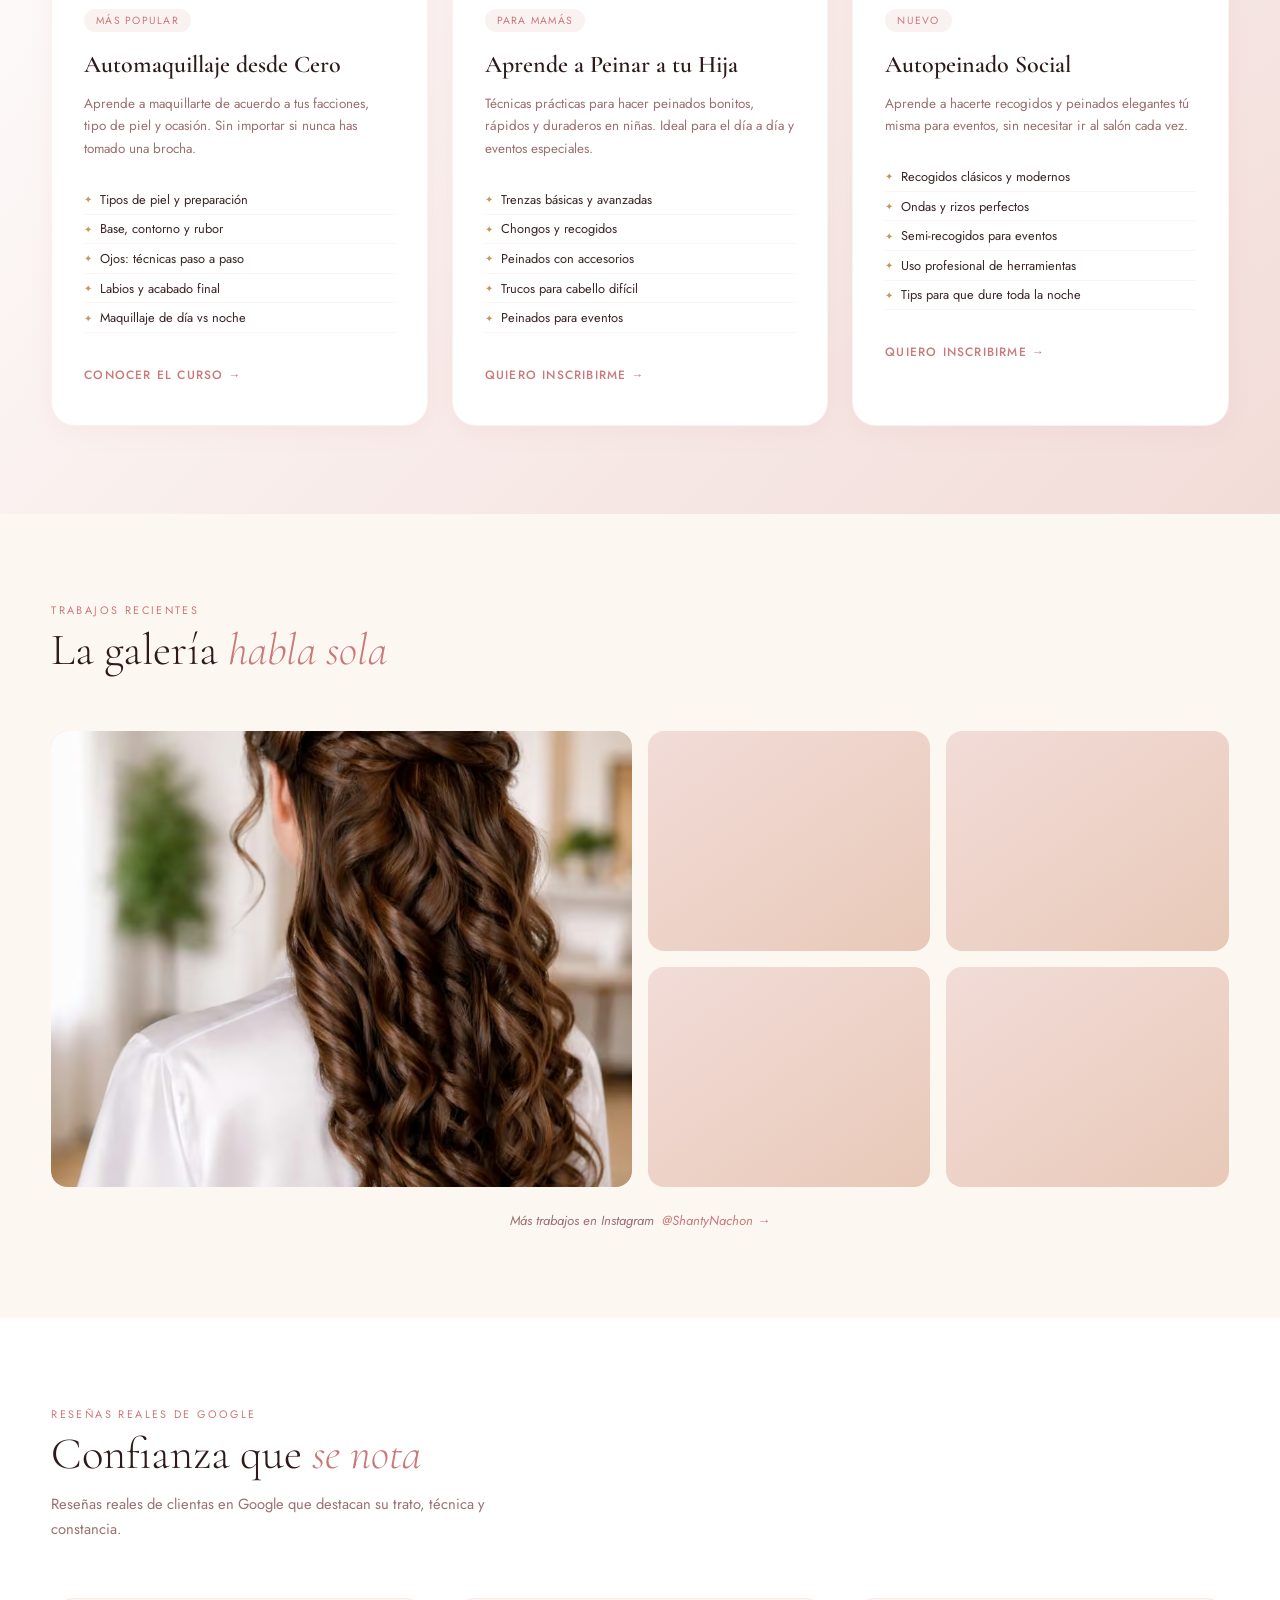
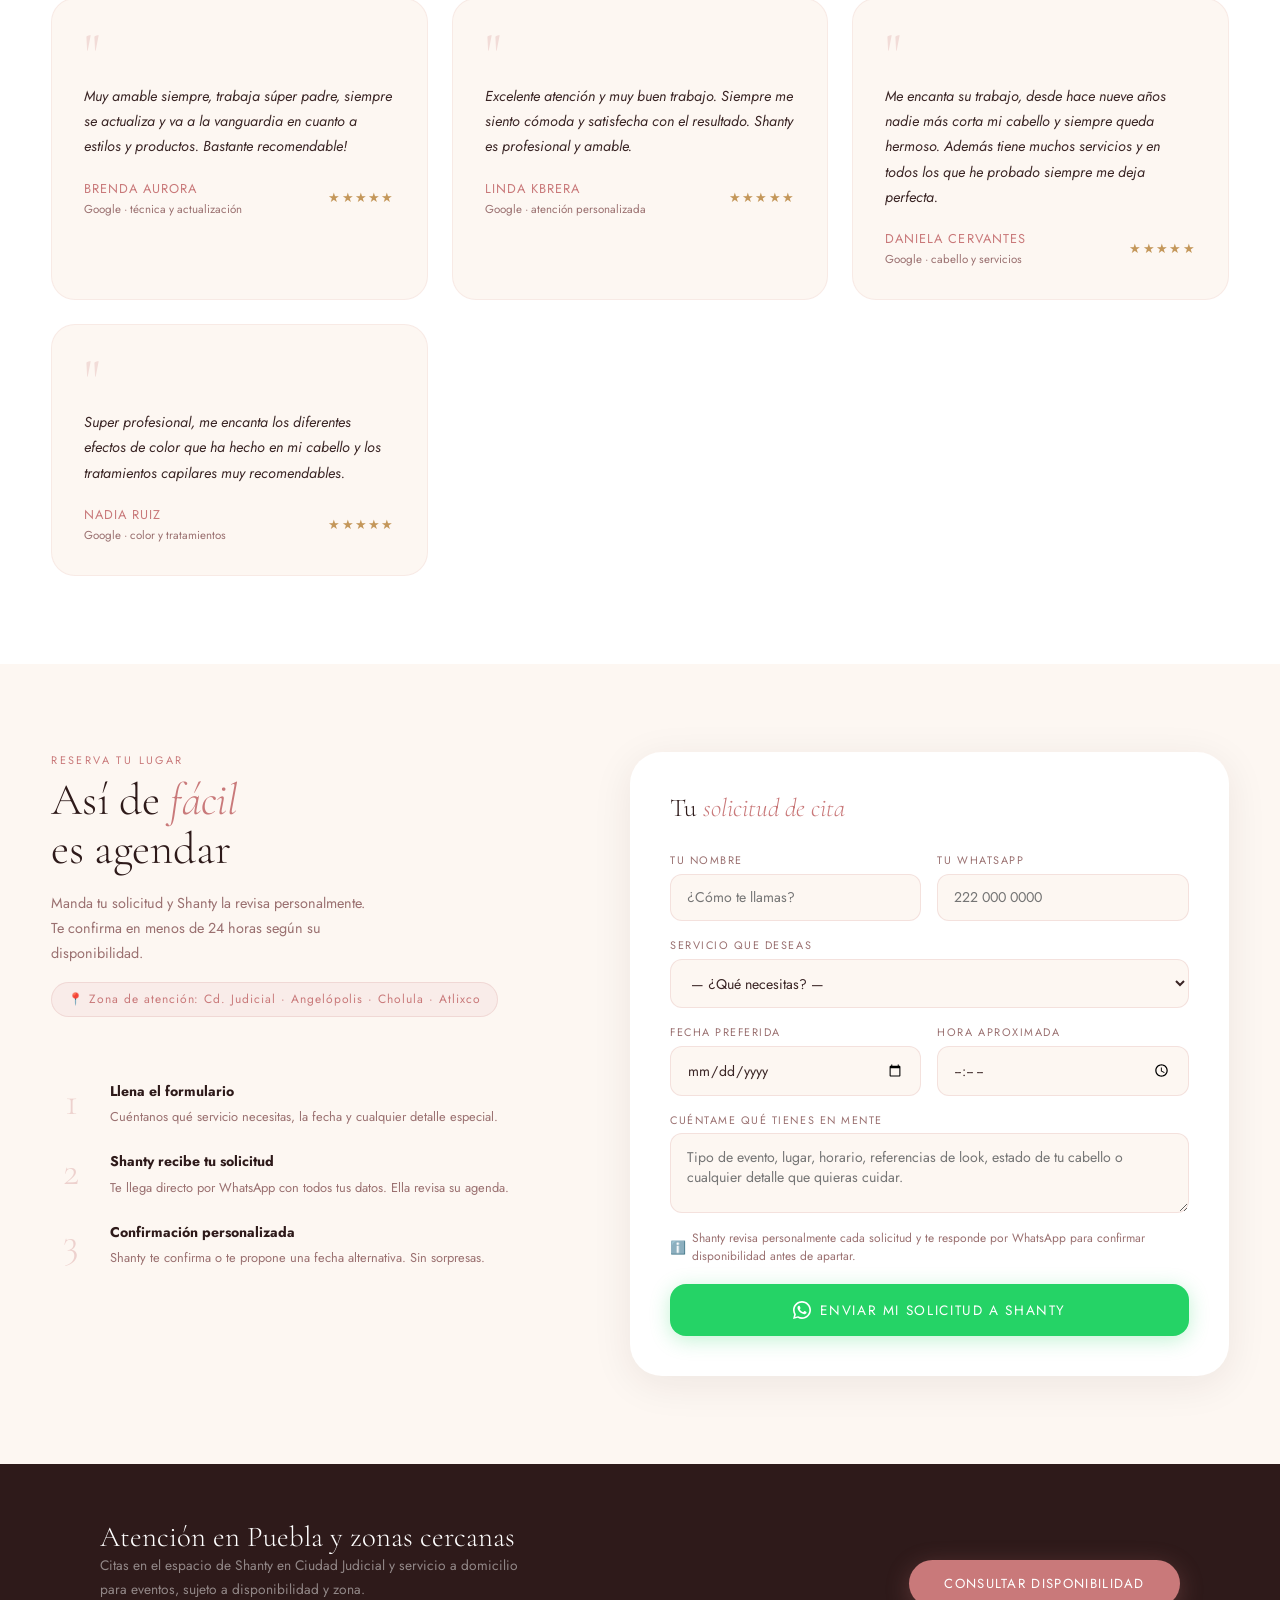
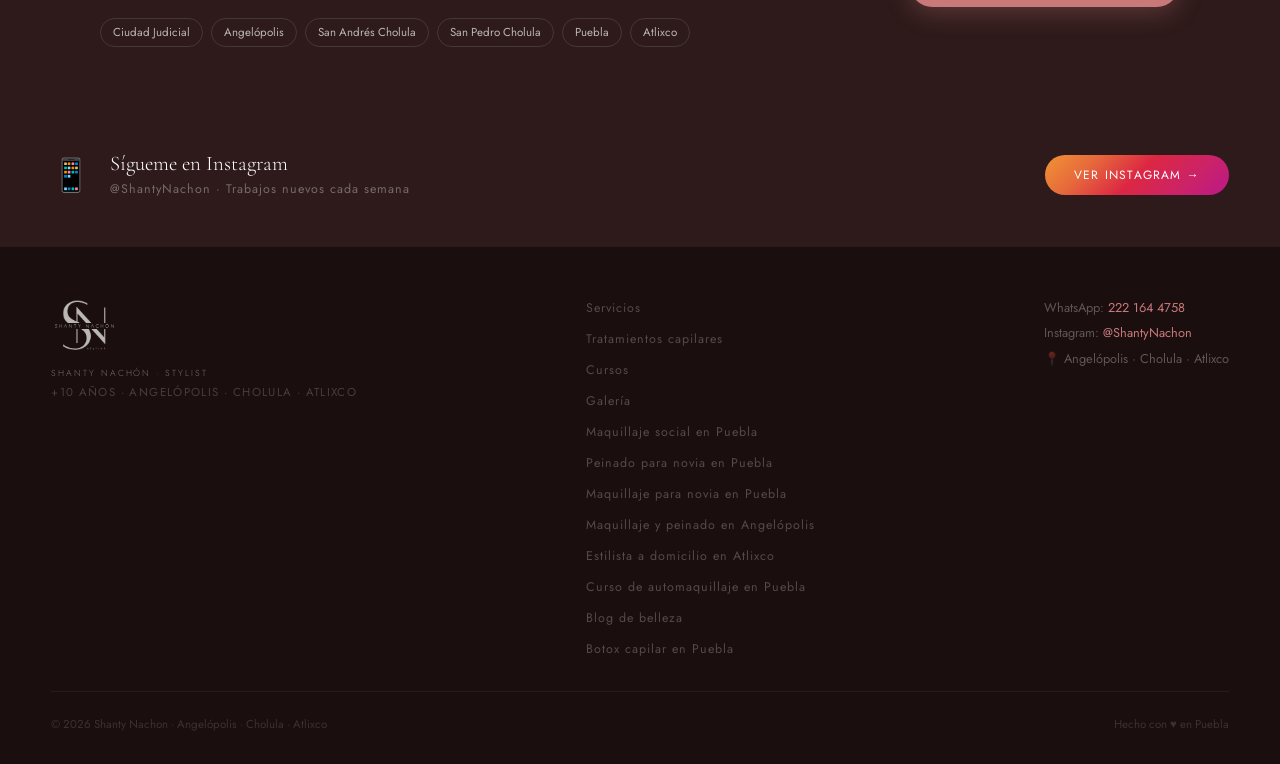
==== commit 0eb0d155: "feat: strengthen automakeup course SEO" ====
--- a/index.html
+++ b/index.html
@@ -757,6 +757,7 @@
       <div class="service-eyebrow">Imagen personal</div>
       <div class="service-name">Cursos personalizados</div>
       <p class="service-copy">Automaquillaje y autopeinado con guía directa para que aprendas a resolver tu arreglo con seguridad.</p>
+      <a class="text-link" href="/curso-automaquillaje-puebla">Ver curso de automaquillaje en Puebla</a>
     </div>
   </div>
 </section>
@@ -941,7 +942,7 @@
         <li>Labios y acabado final</li>
         <li>Maquillaje de día vs noche</li>
       </ul>
-      <a href="#citas" class="curso-cta">Quiero inscribirme →</a>
+      <a href="/curso-automaquillaje-puebla" class="curso-cta">Conocer el curso →</a>
     </div>
     <div class="curso-card reveal">
       <span class="curso-tag">Para mamás</span>
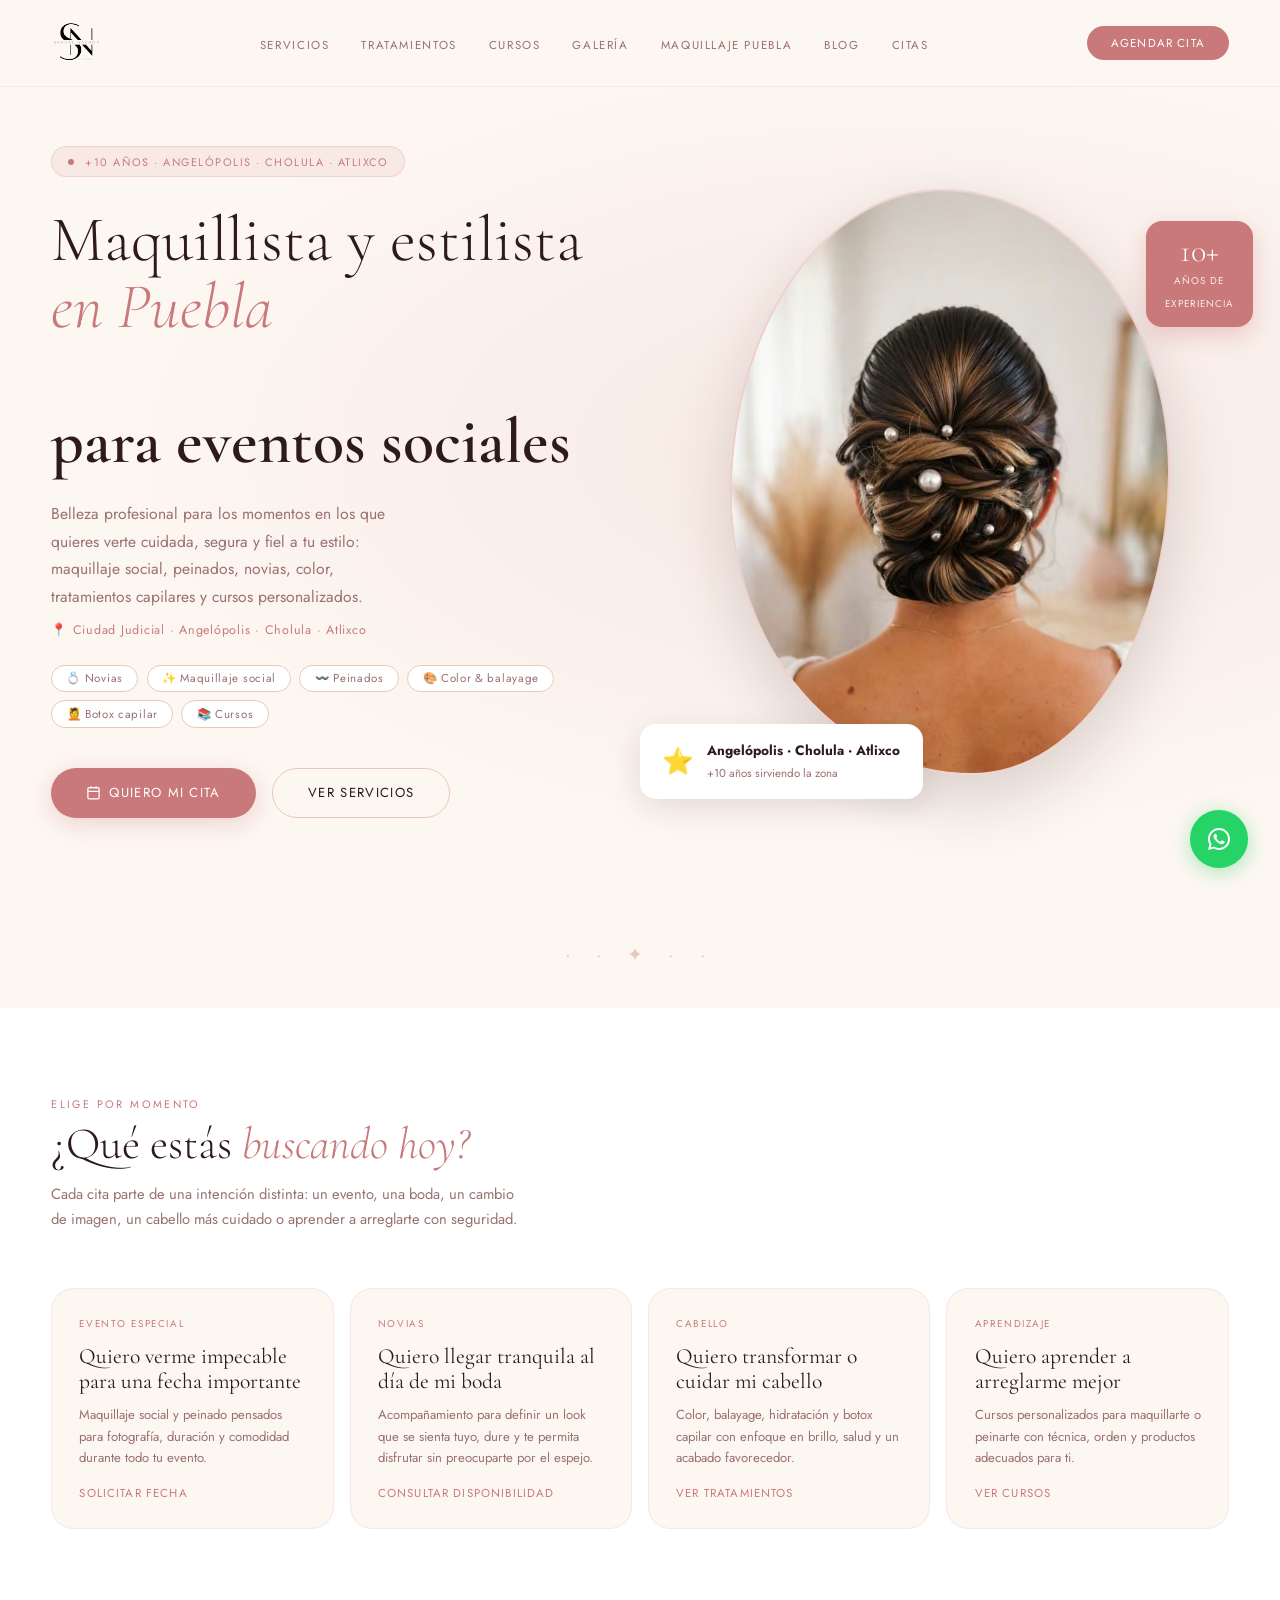
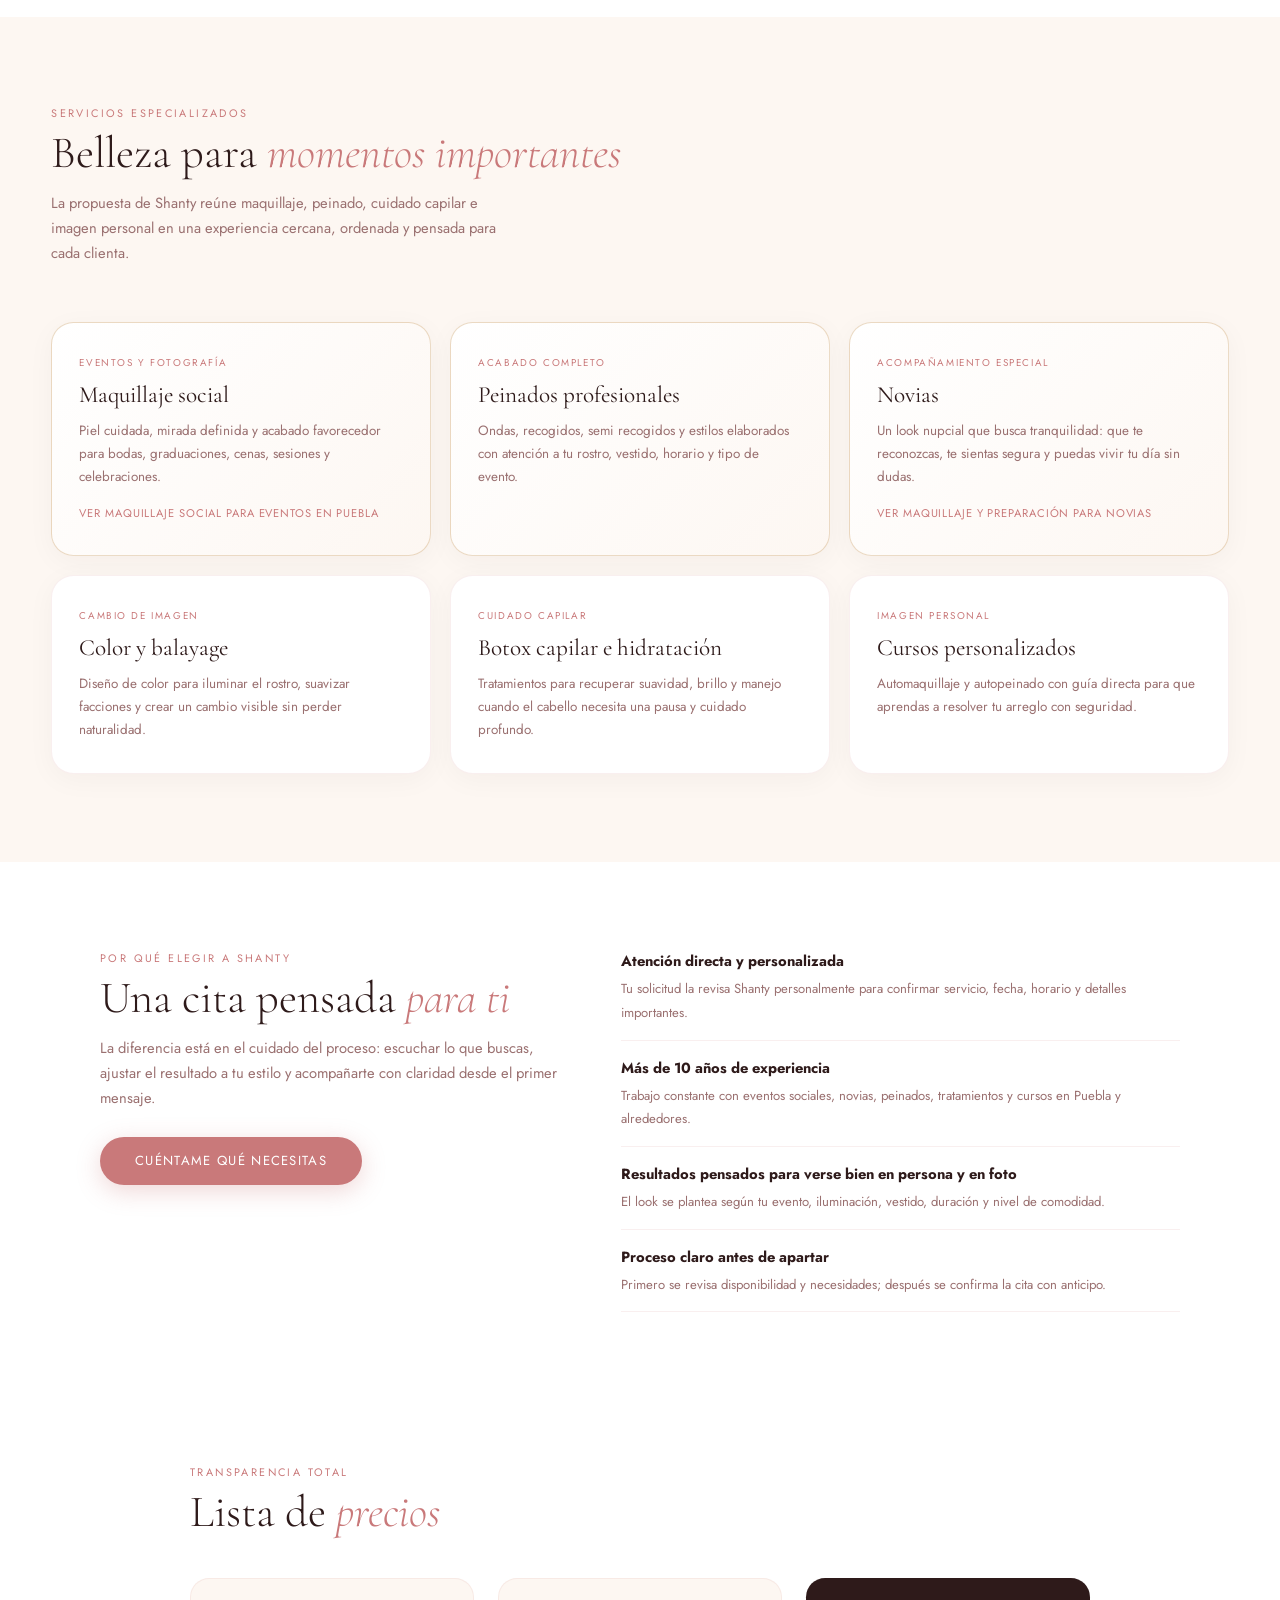
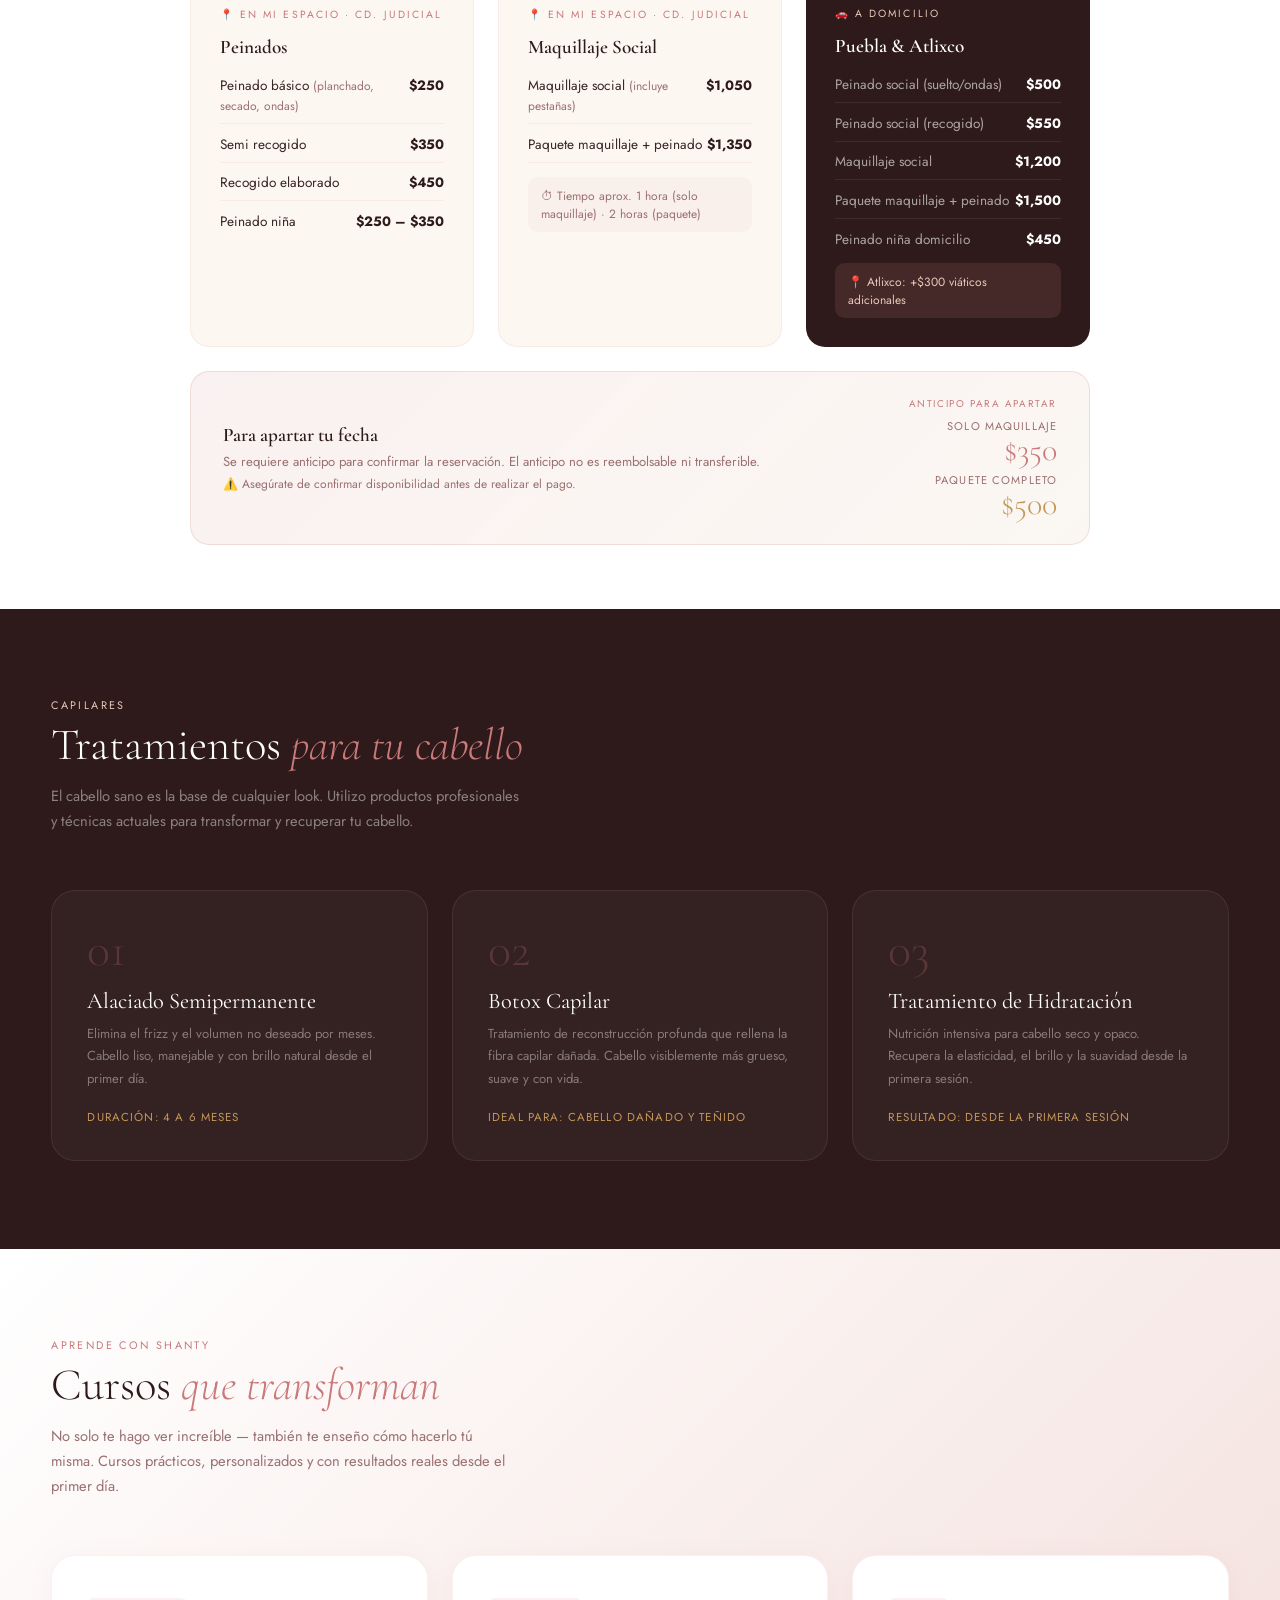
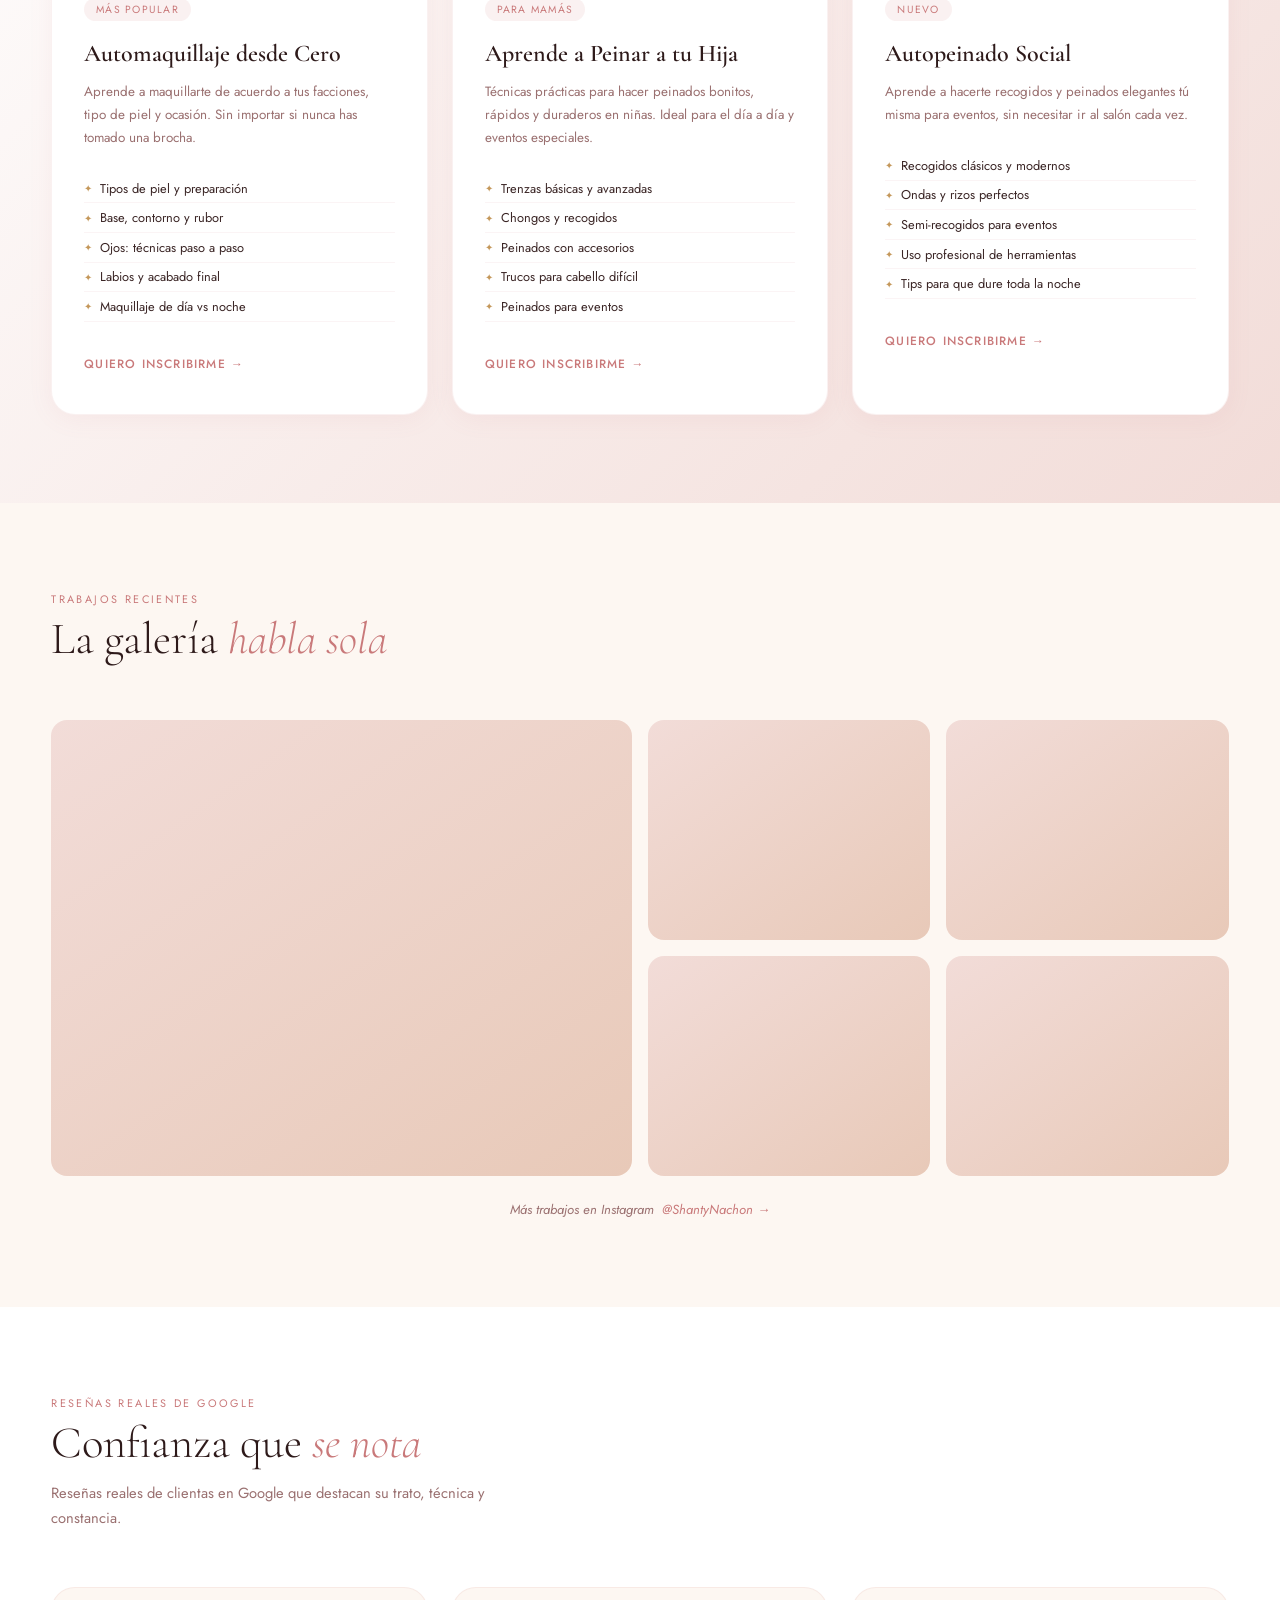
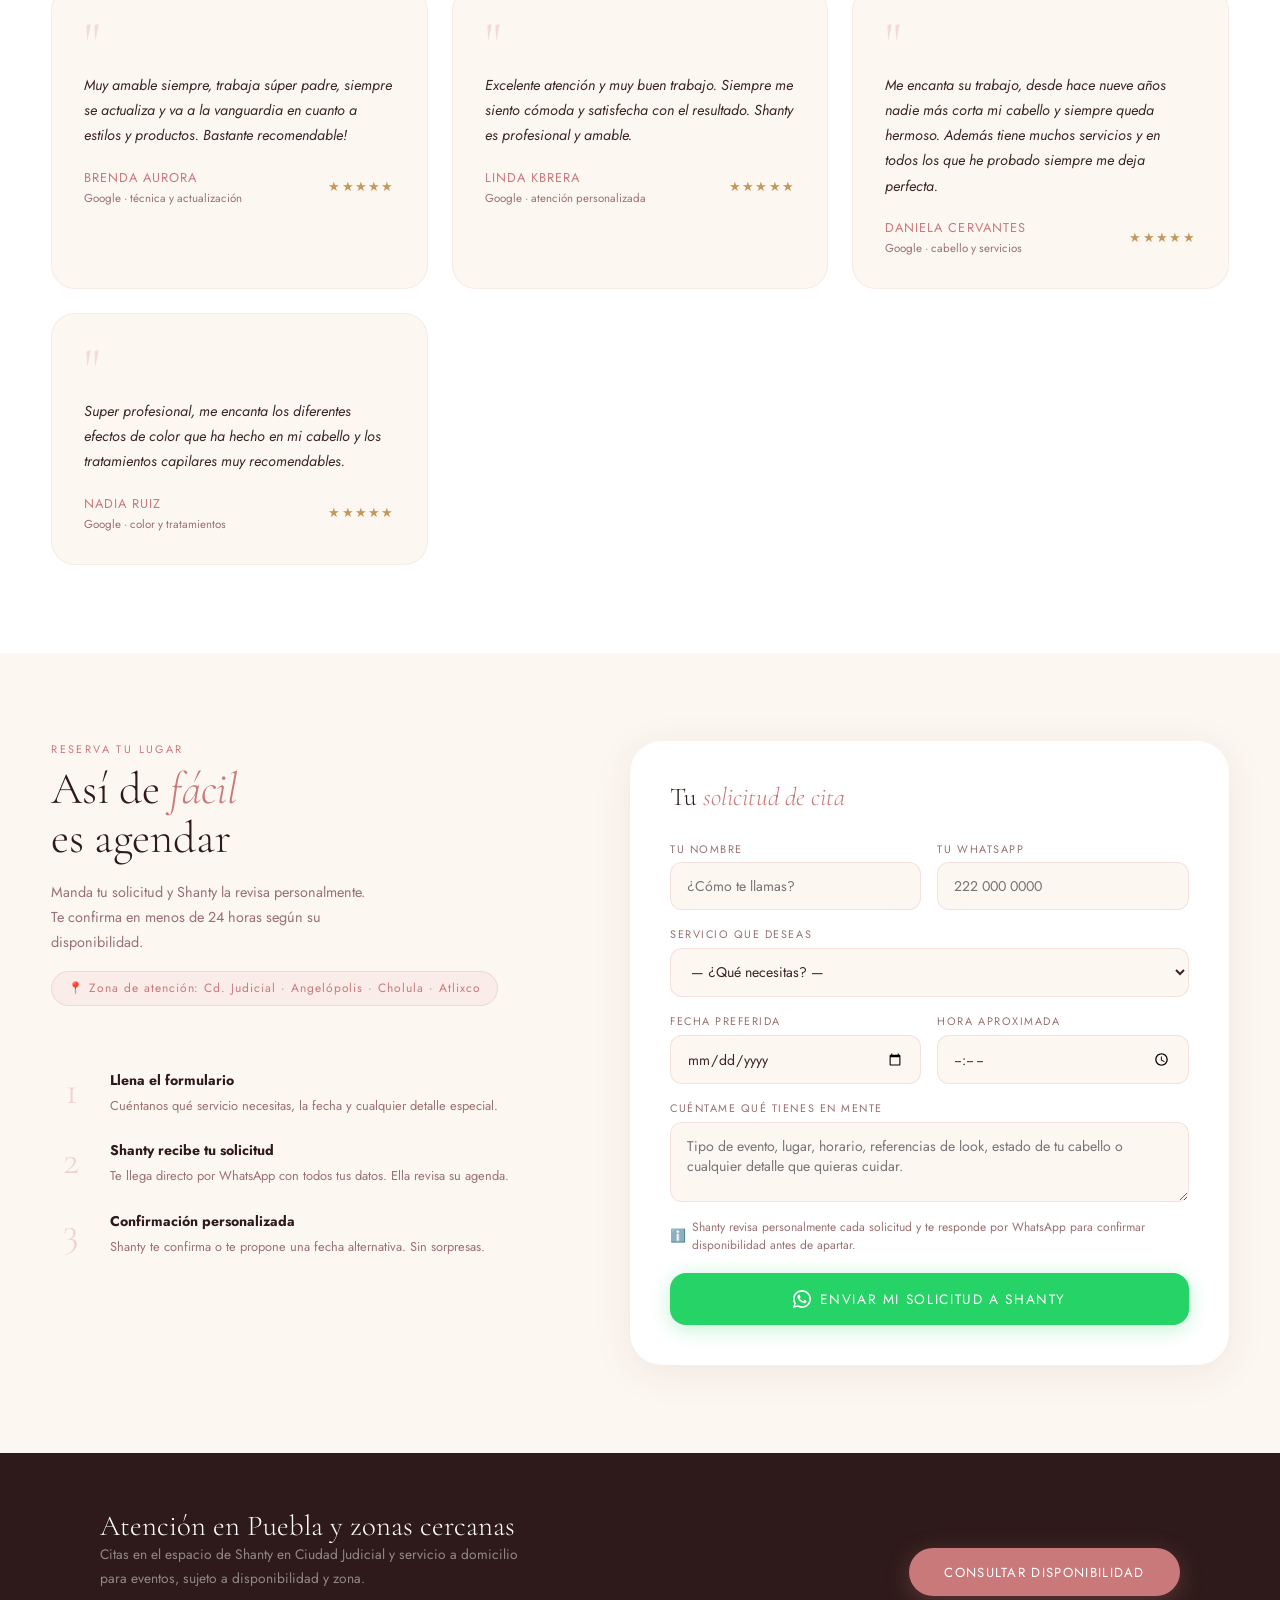
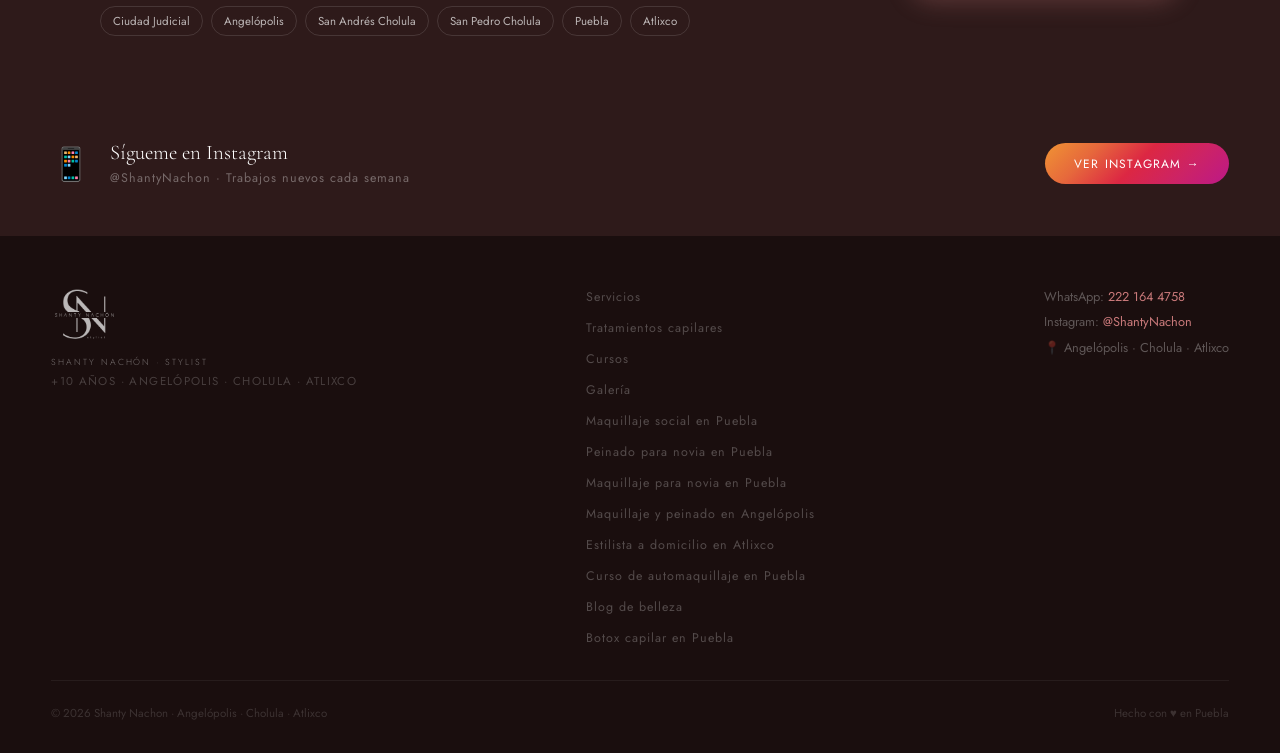
==== commit 5ae15457: "feat: optimize social makeup landing for top 10" ====
--- a/index.html
+++ b/index.html
@@ -731,6 +731,7 @@
       <div class="service-eyebrow">Eventos y fotografía</div>
       <div class="service-name">Maquillaje social</div>
       <p class="service-copy">Piel cuidada, mirada definida y acabado favorecedor para bodas, graduaciones, cenas, sesiones y celebraciones.</p>
+      <a class="text-link" href="/maquillaje-social-puebla">Ver maquillaje social para eventos en Puebla</a>
     </div>
     <div class="service-card highlight reveal">
       <div class="service-eyebrow">Acabado completo</div>
@@ -757,7 +758,6 @@
       <div class="service-eyebrow">Imagen personal</div>
       <div class="service-name">Cursos personalizados</div>
       <p class="service-copy">Automaquillaje y autopeinado con guía directa para que aprendas a resolver tu arreglo con seguridad.</p>
-      <a class="text-link" href="/curso-automaquillaje-puebla">Ver curso de automaquillaje en Puebla</a>
     </div>
   </div>
 </section>
@@ -942,7 +942,7 @@
         <li>Labios y acabado final</li>
         <li>Maquillaje de día vs noche</li>
       </ul>
-      <a href="/curso-automaquillaje-puebla" class="curso-cta">Conocer el curso →</a>
+      <a href="#citas" class="curso-cta">Quiero inscribirme →</a>
     </div>
     <div class="curso-card reveal">
       <span class="curso-tag">Para mamás</span>
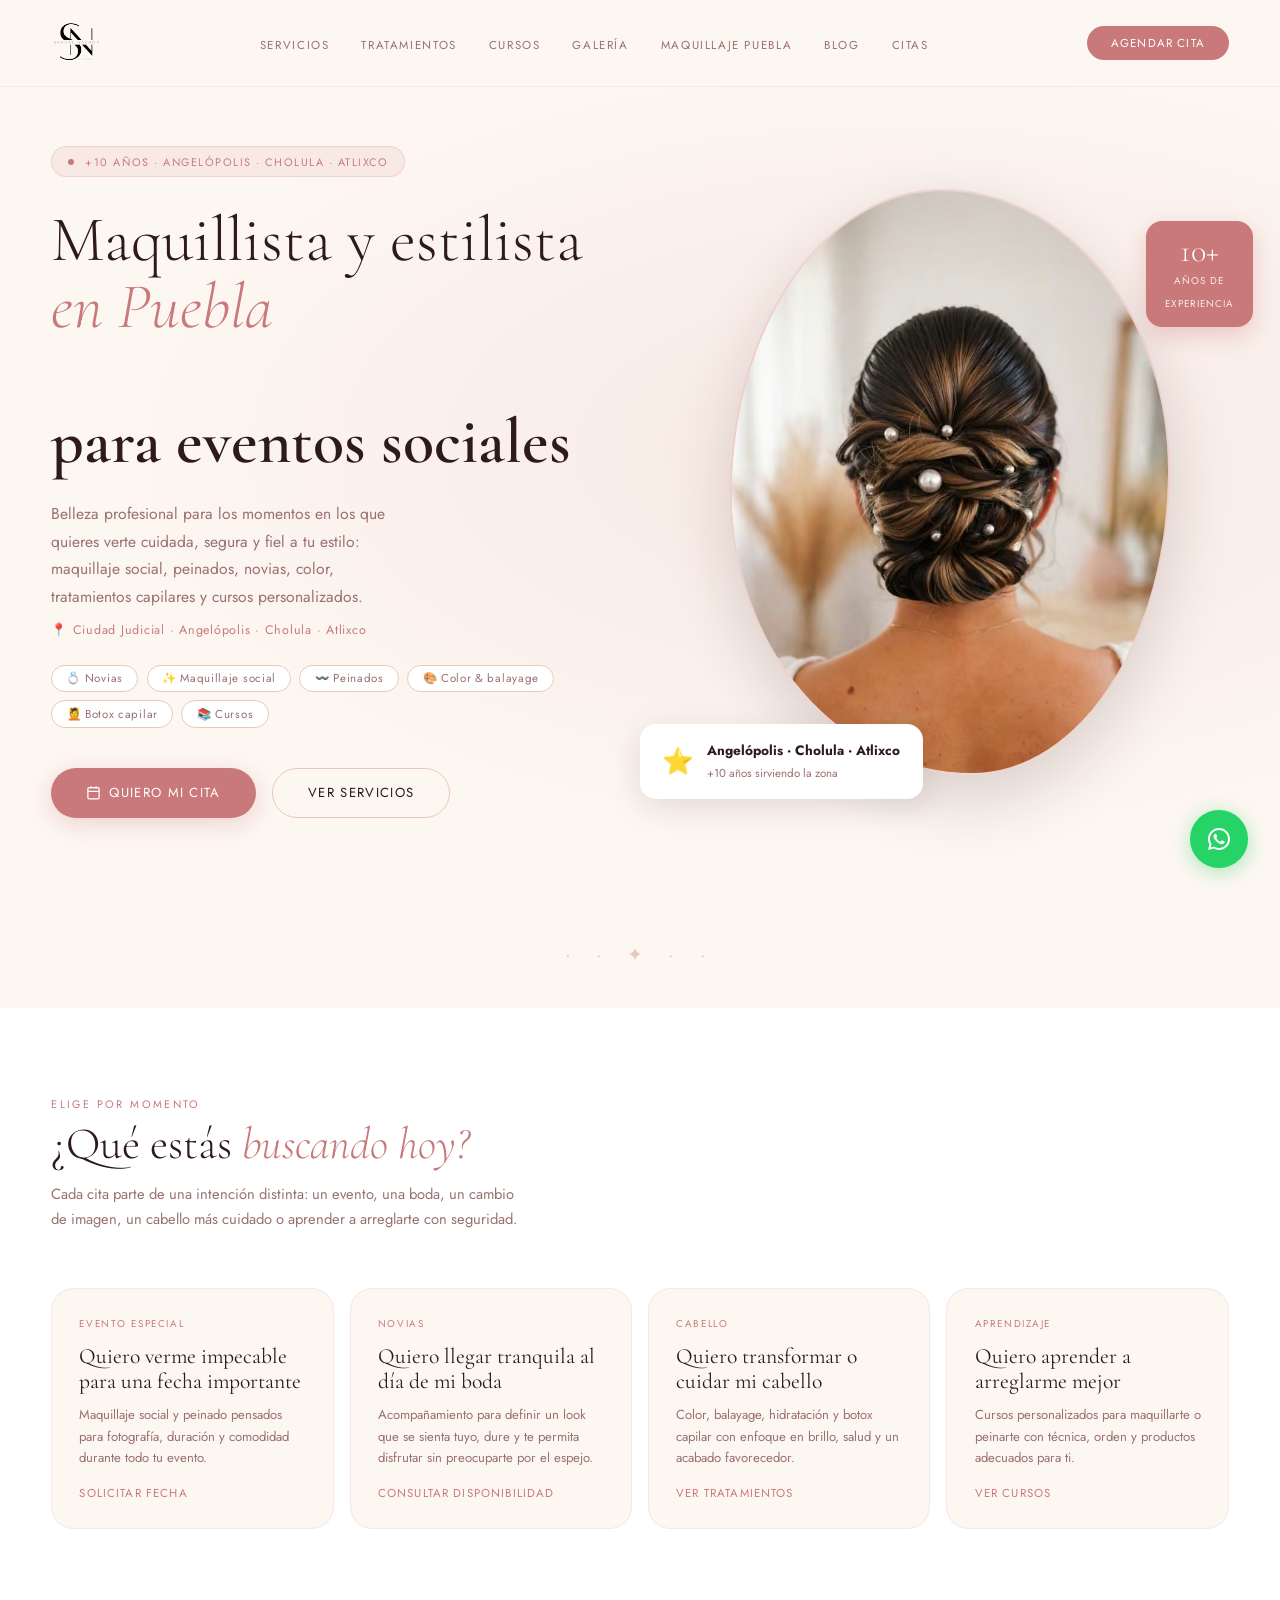
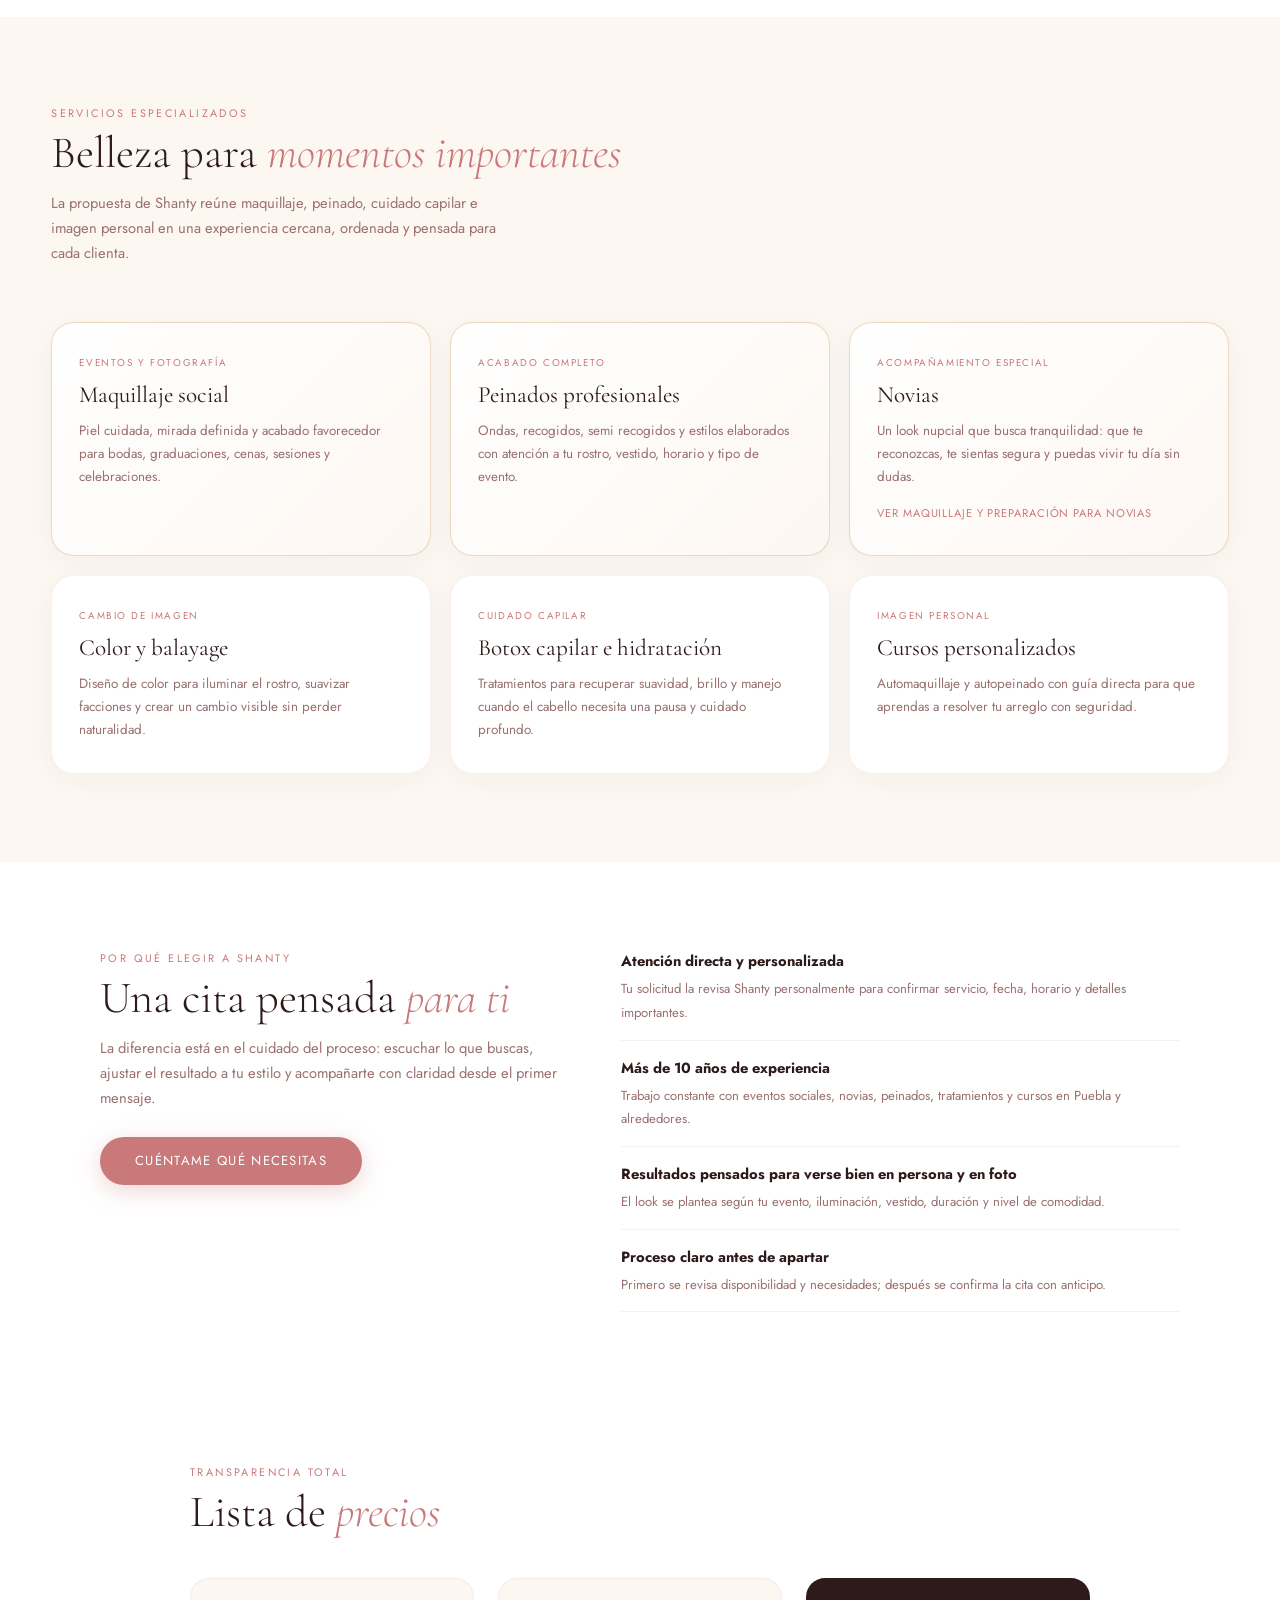
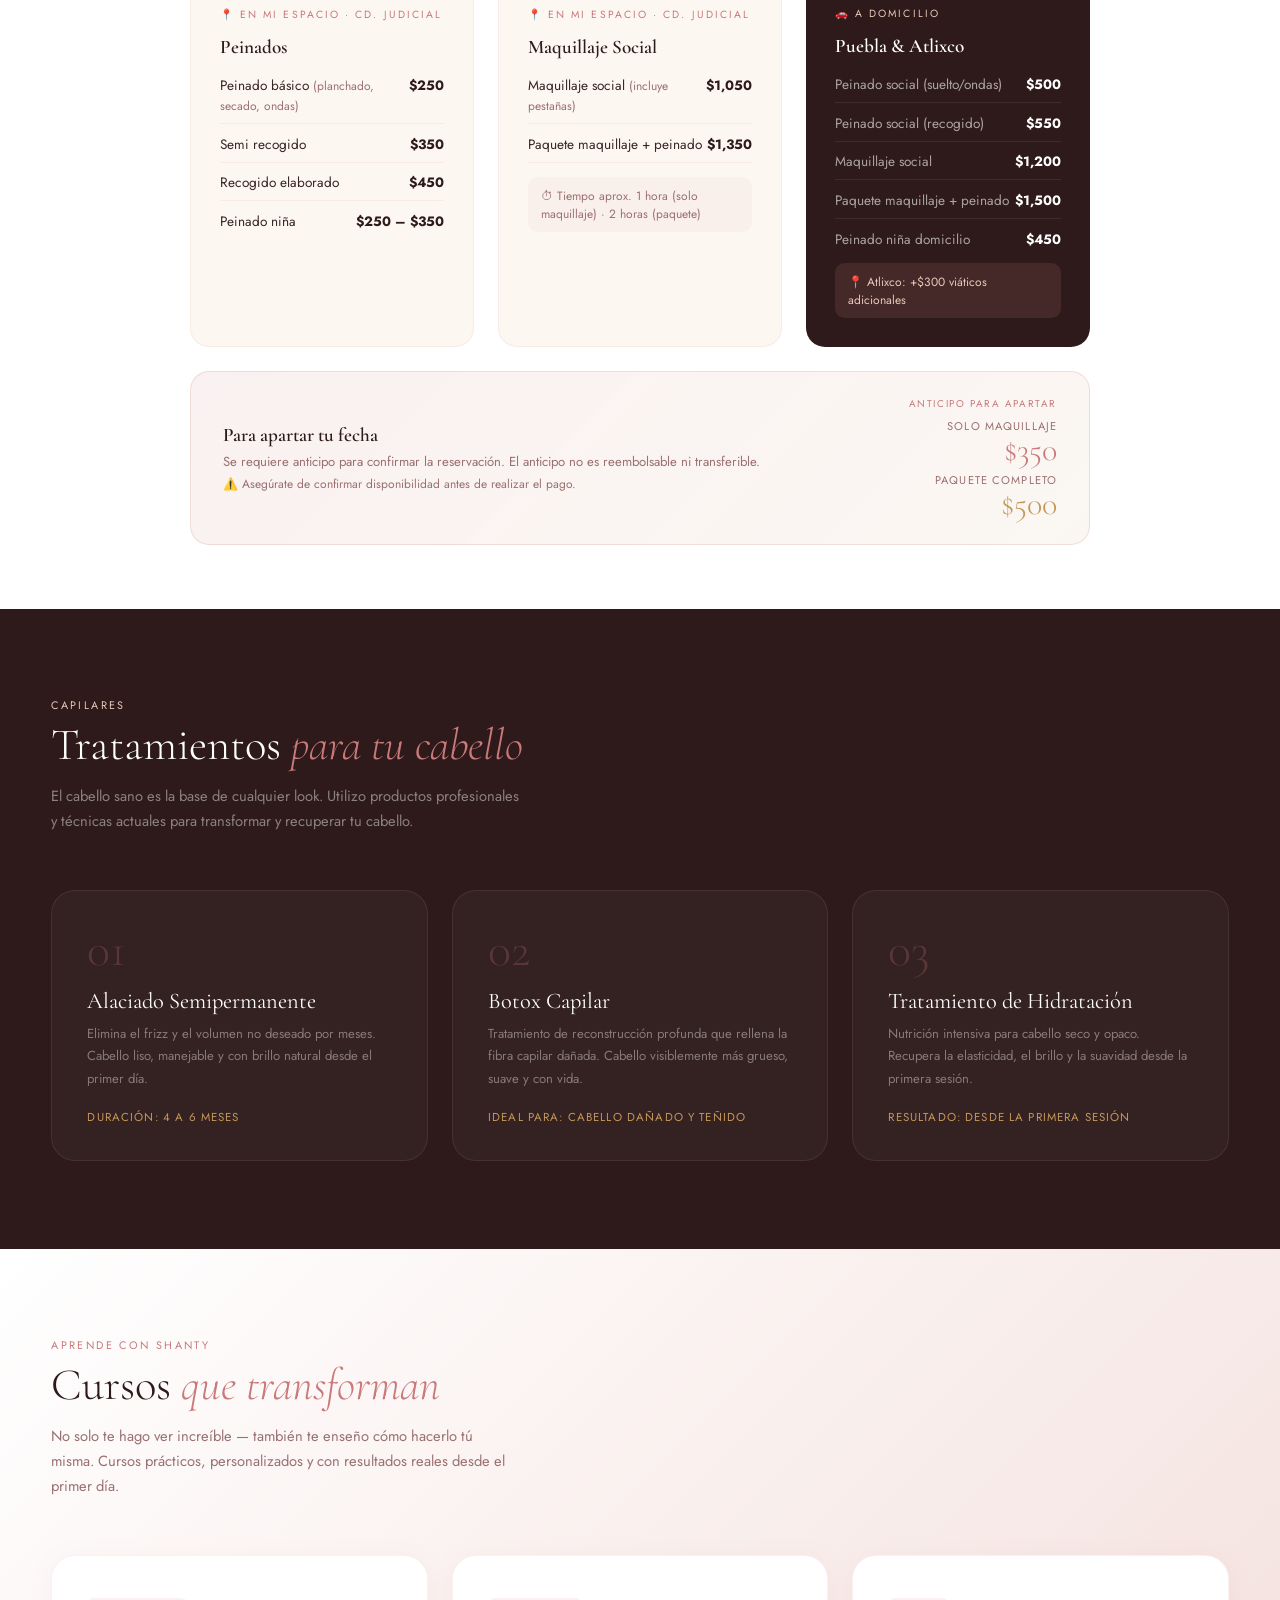
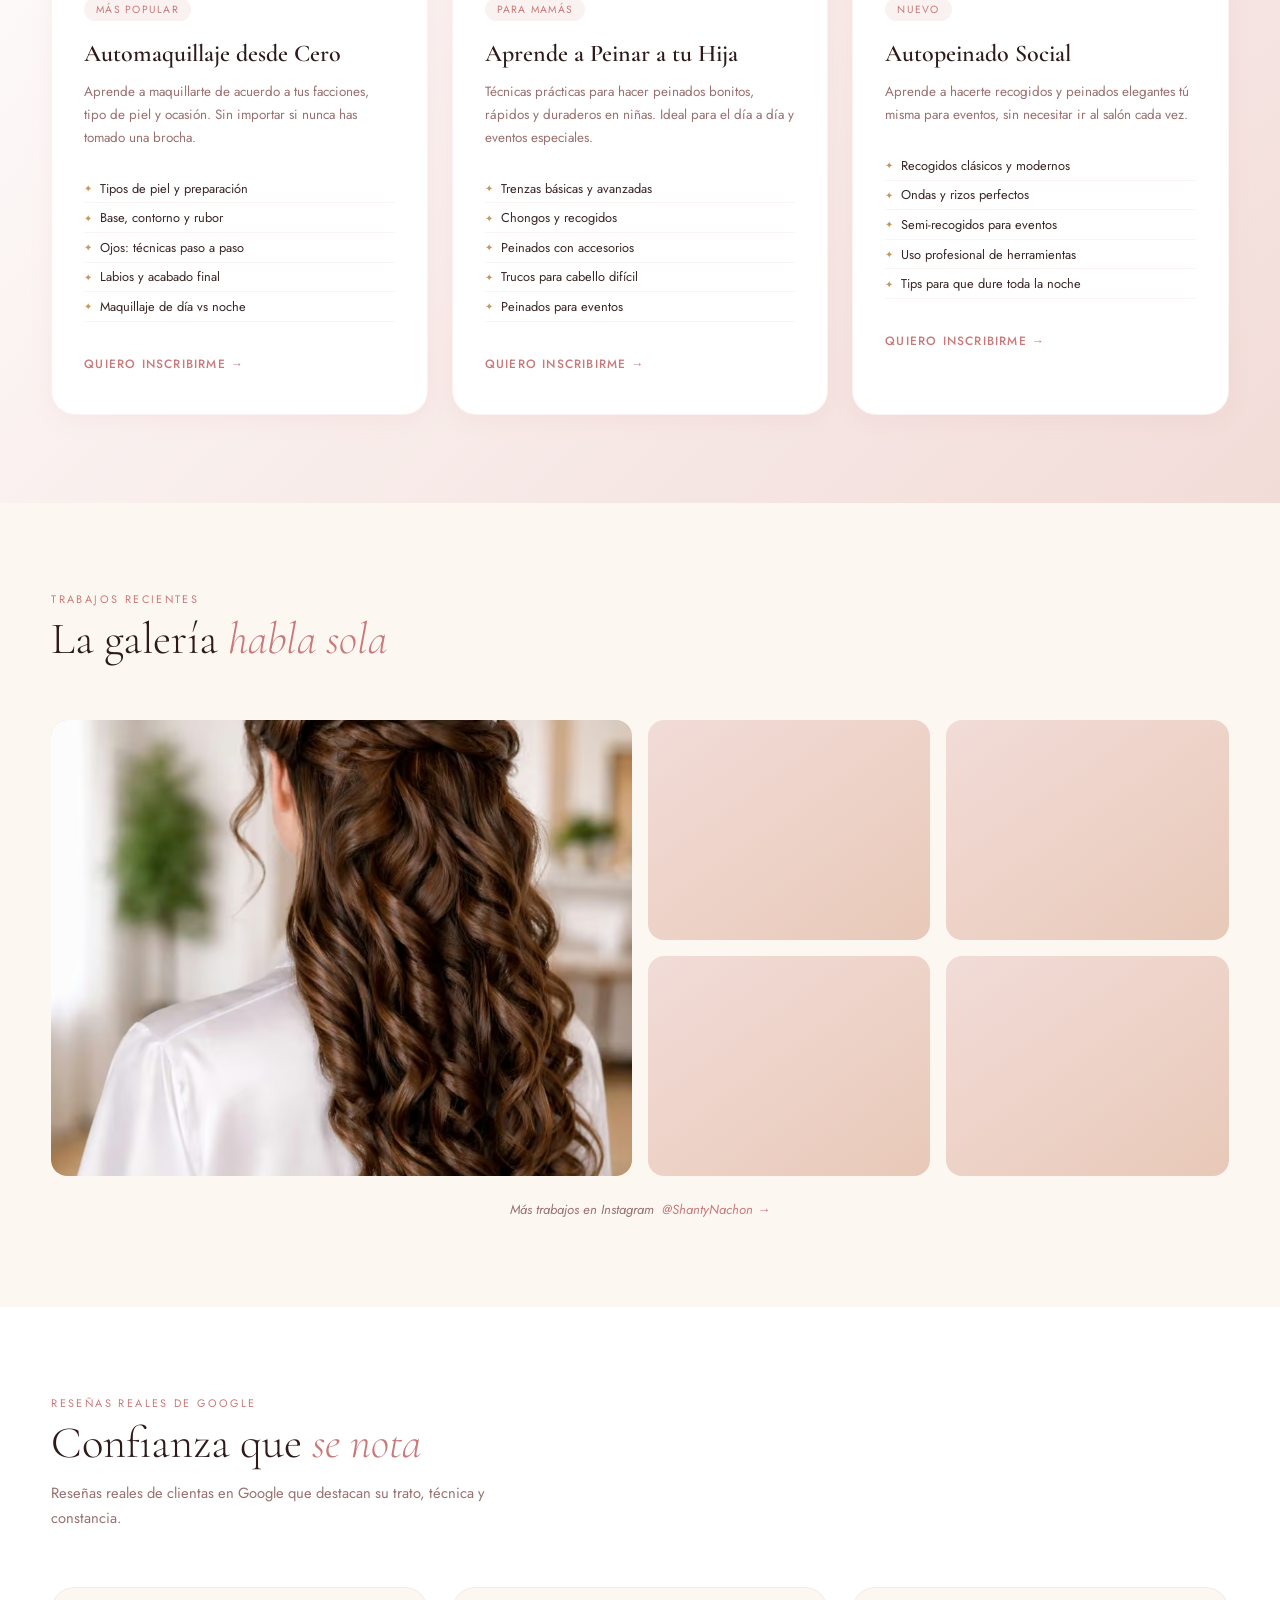
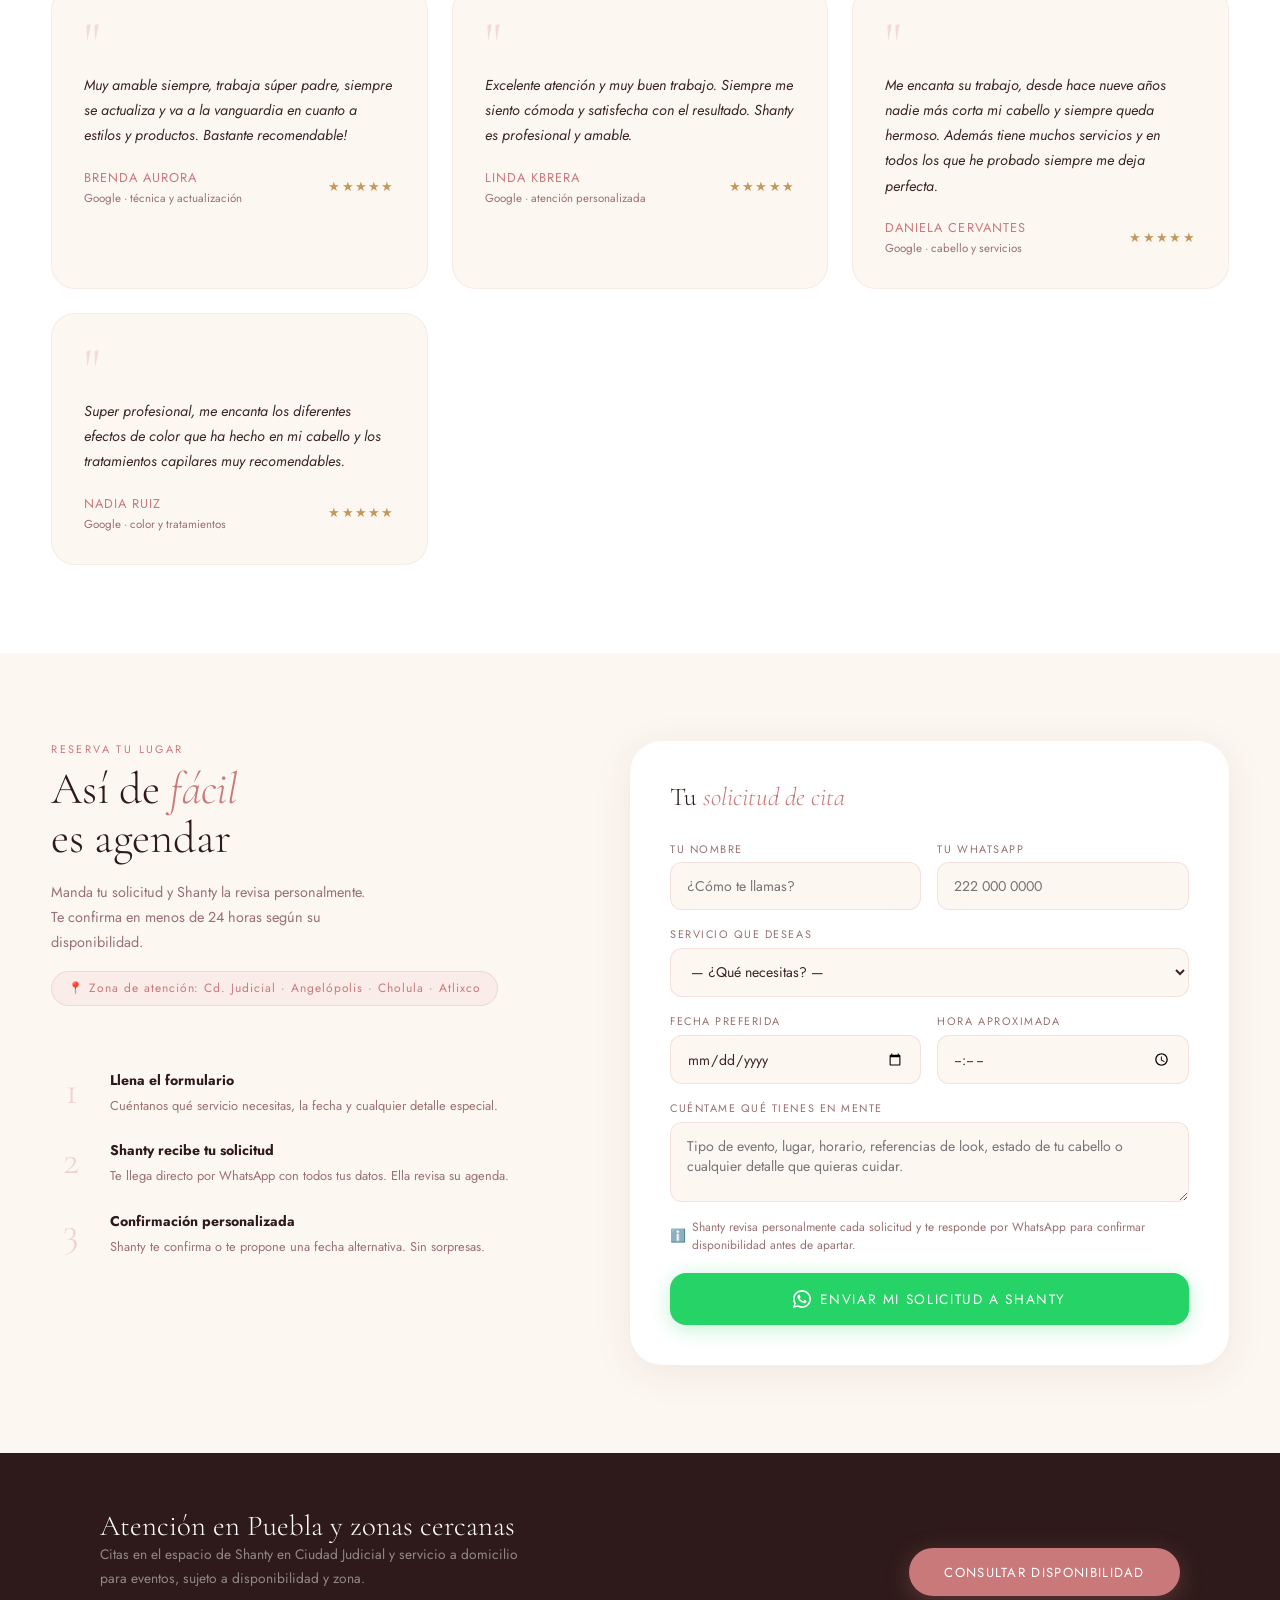
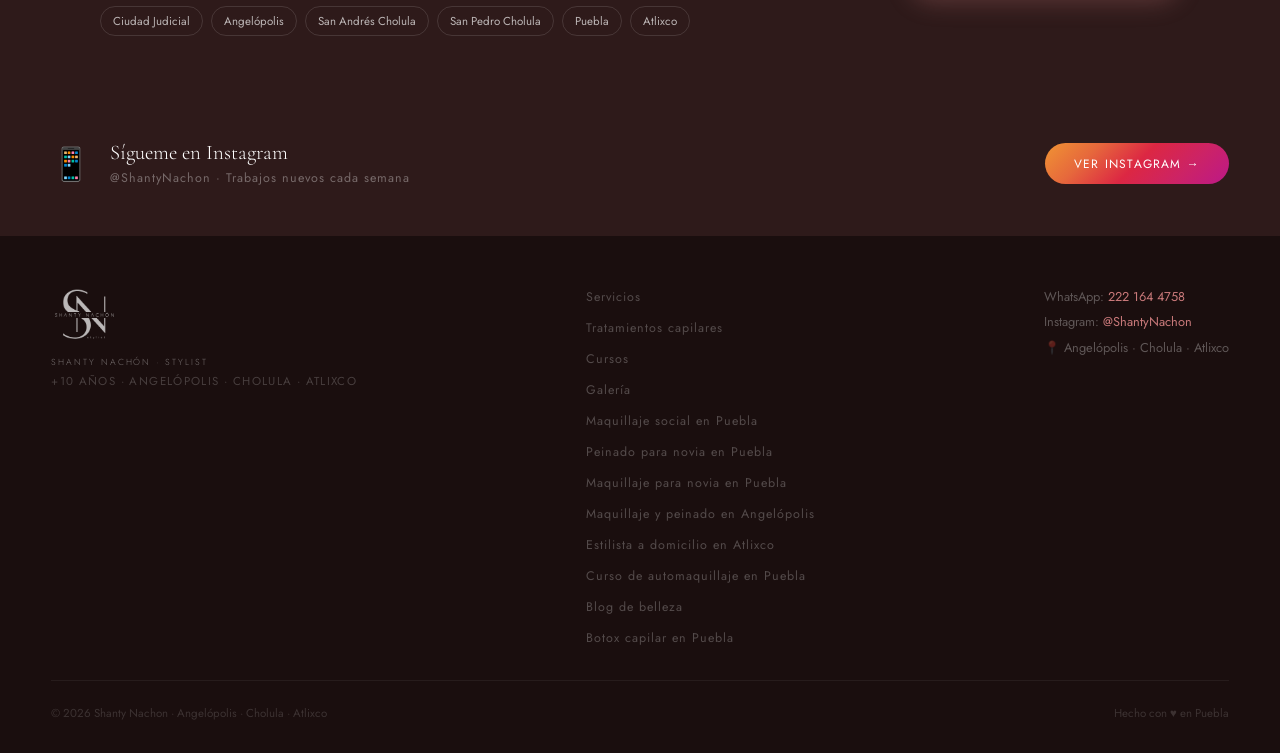
==== commit e64fdd83: "Revert "feat: optimize social makeup landing for top 10" This reverts commit 6fae163e5134f3e261daba6" ====
--- a/index.html
+++ b/index.html
@@ -731,7 +731,6 @@
       <div class="service-eyebrow">Eventos y fotografía</div>
       <div class="service-name">Maquillaje social</div>
       <p class="service-copy">Piel cuidada, mirada definida y acabado favorecedor para bodas, graduaciones, cenas, sesiones y celebraciones.</p>
-      <a class="text-link" href="/maquillaje-social-puebla">Ver maquillaje social para eventos en Puebla</a>
     </div>
     <div class="service-card highlight reveal">
       <div class="service-eyebrow">Acabado completo</div>
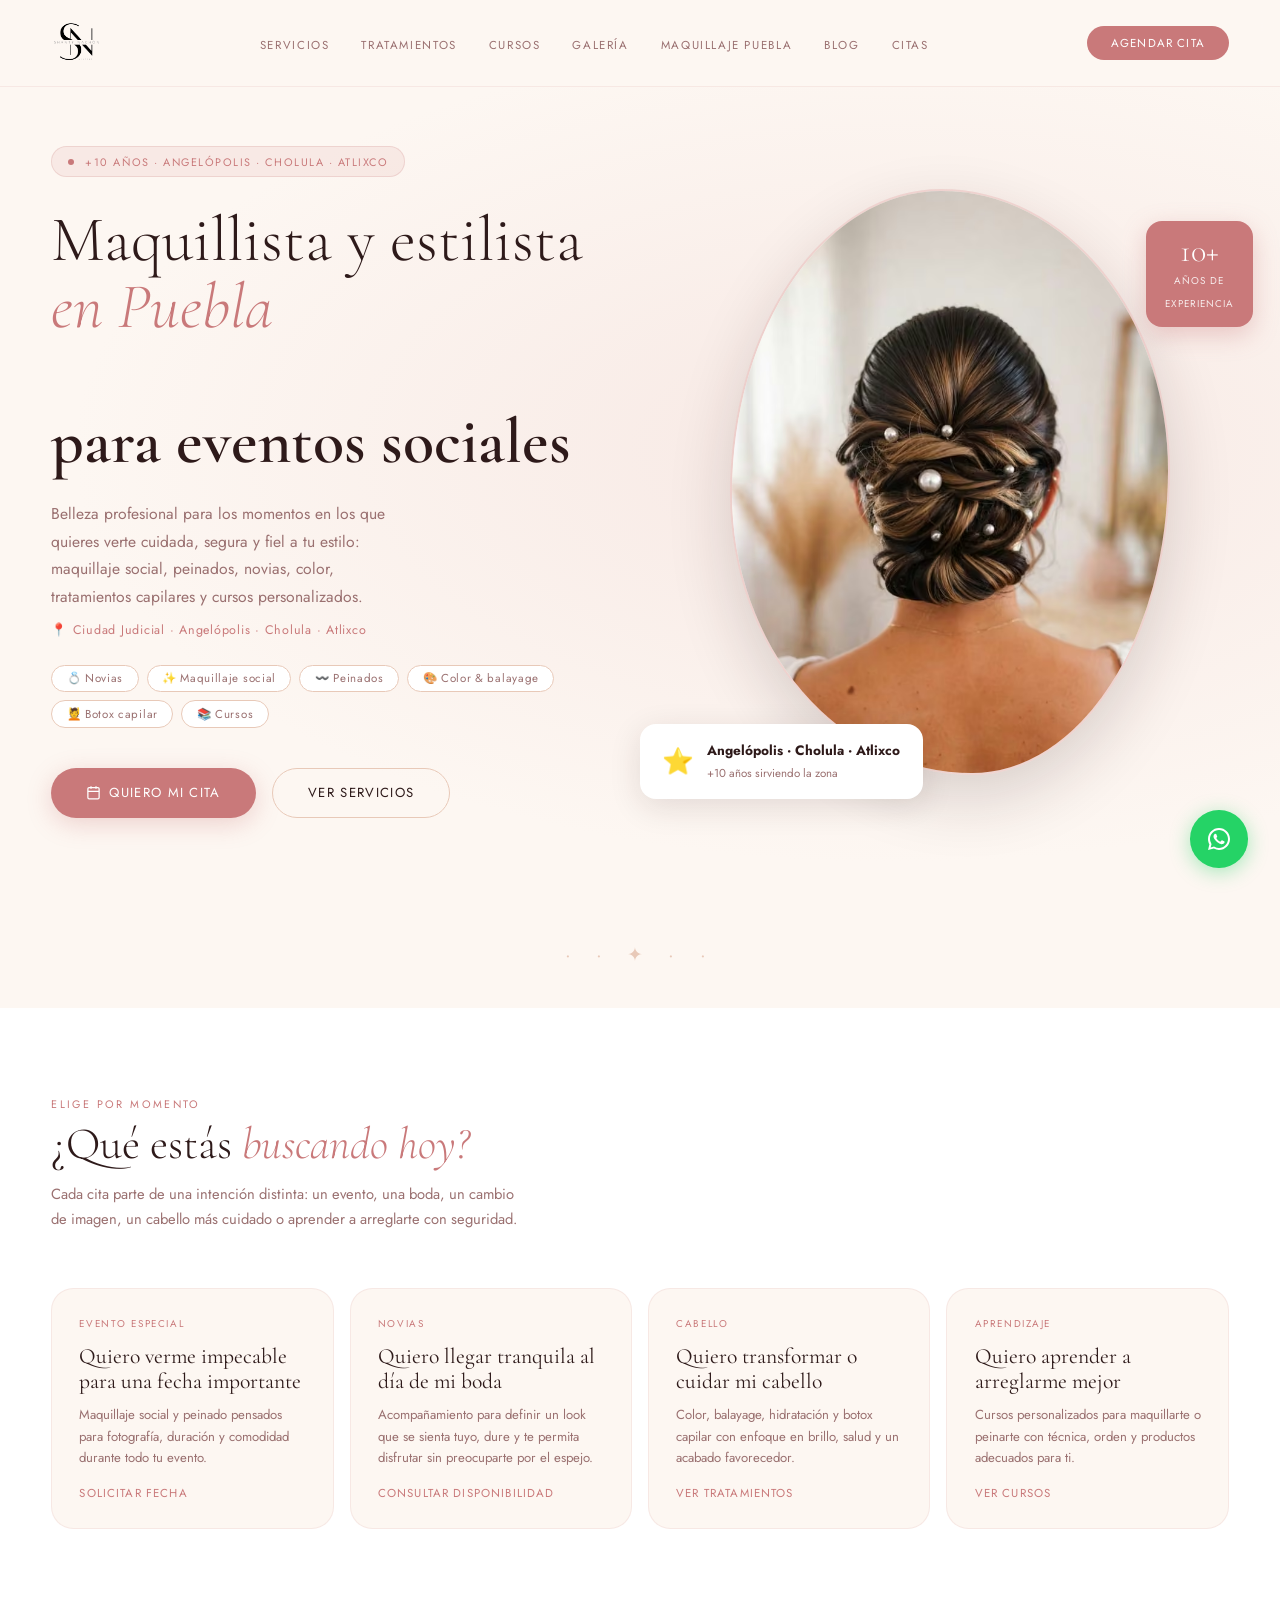
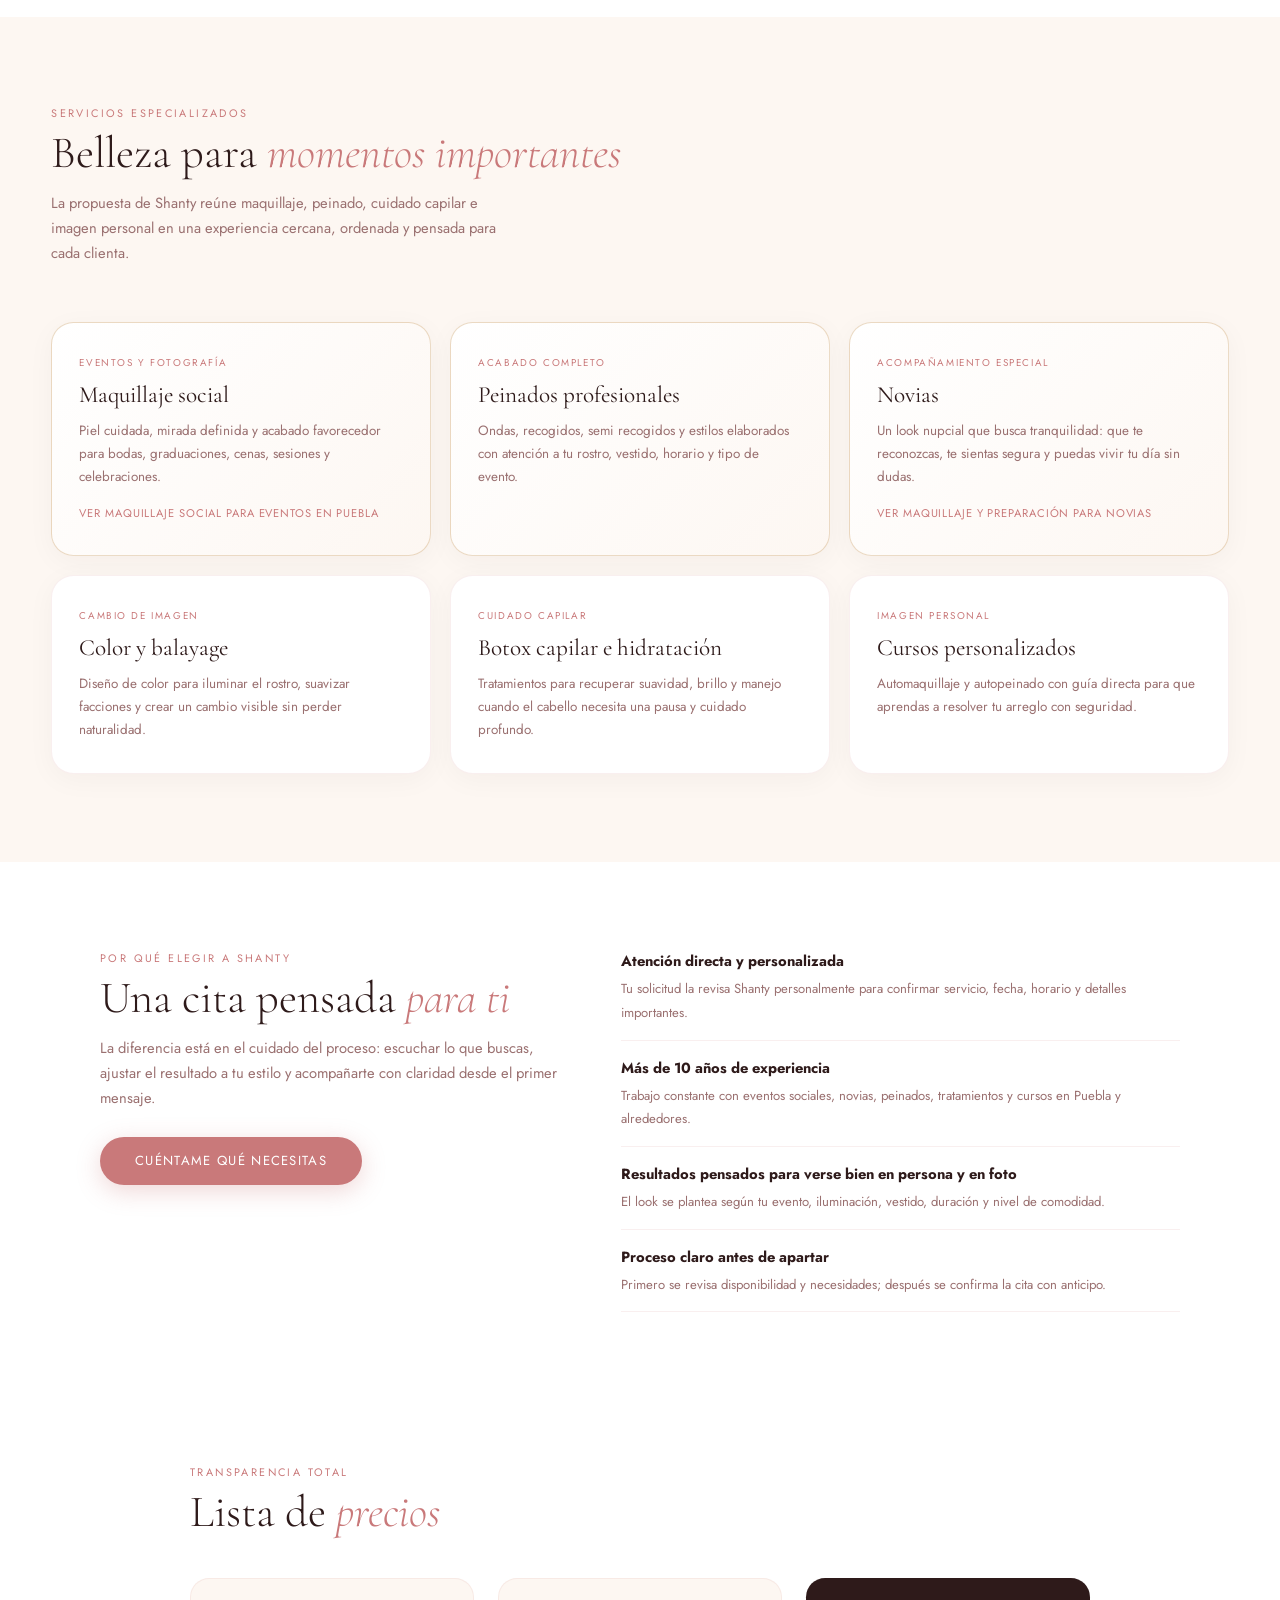
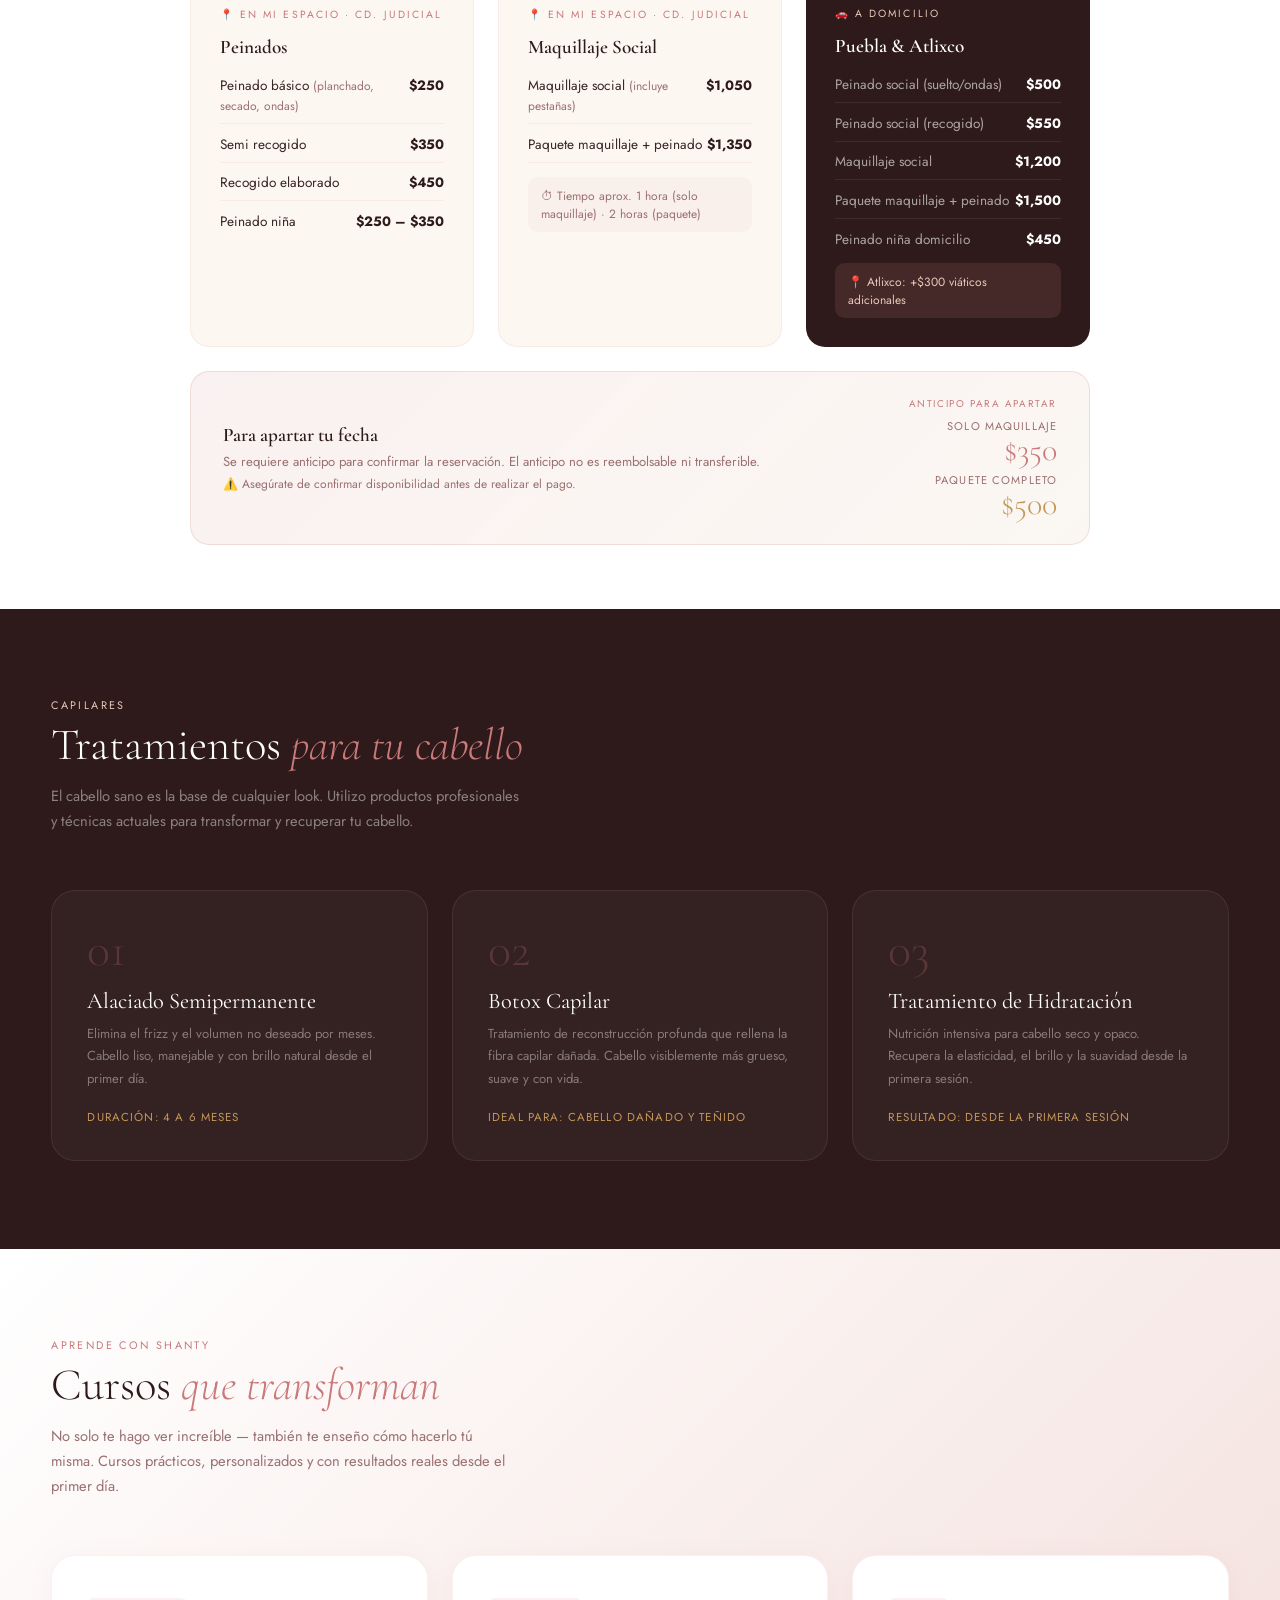
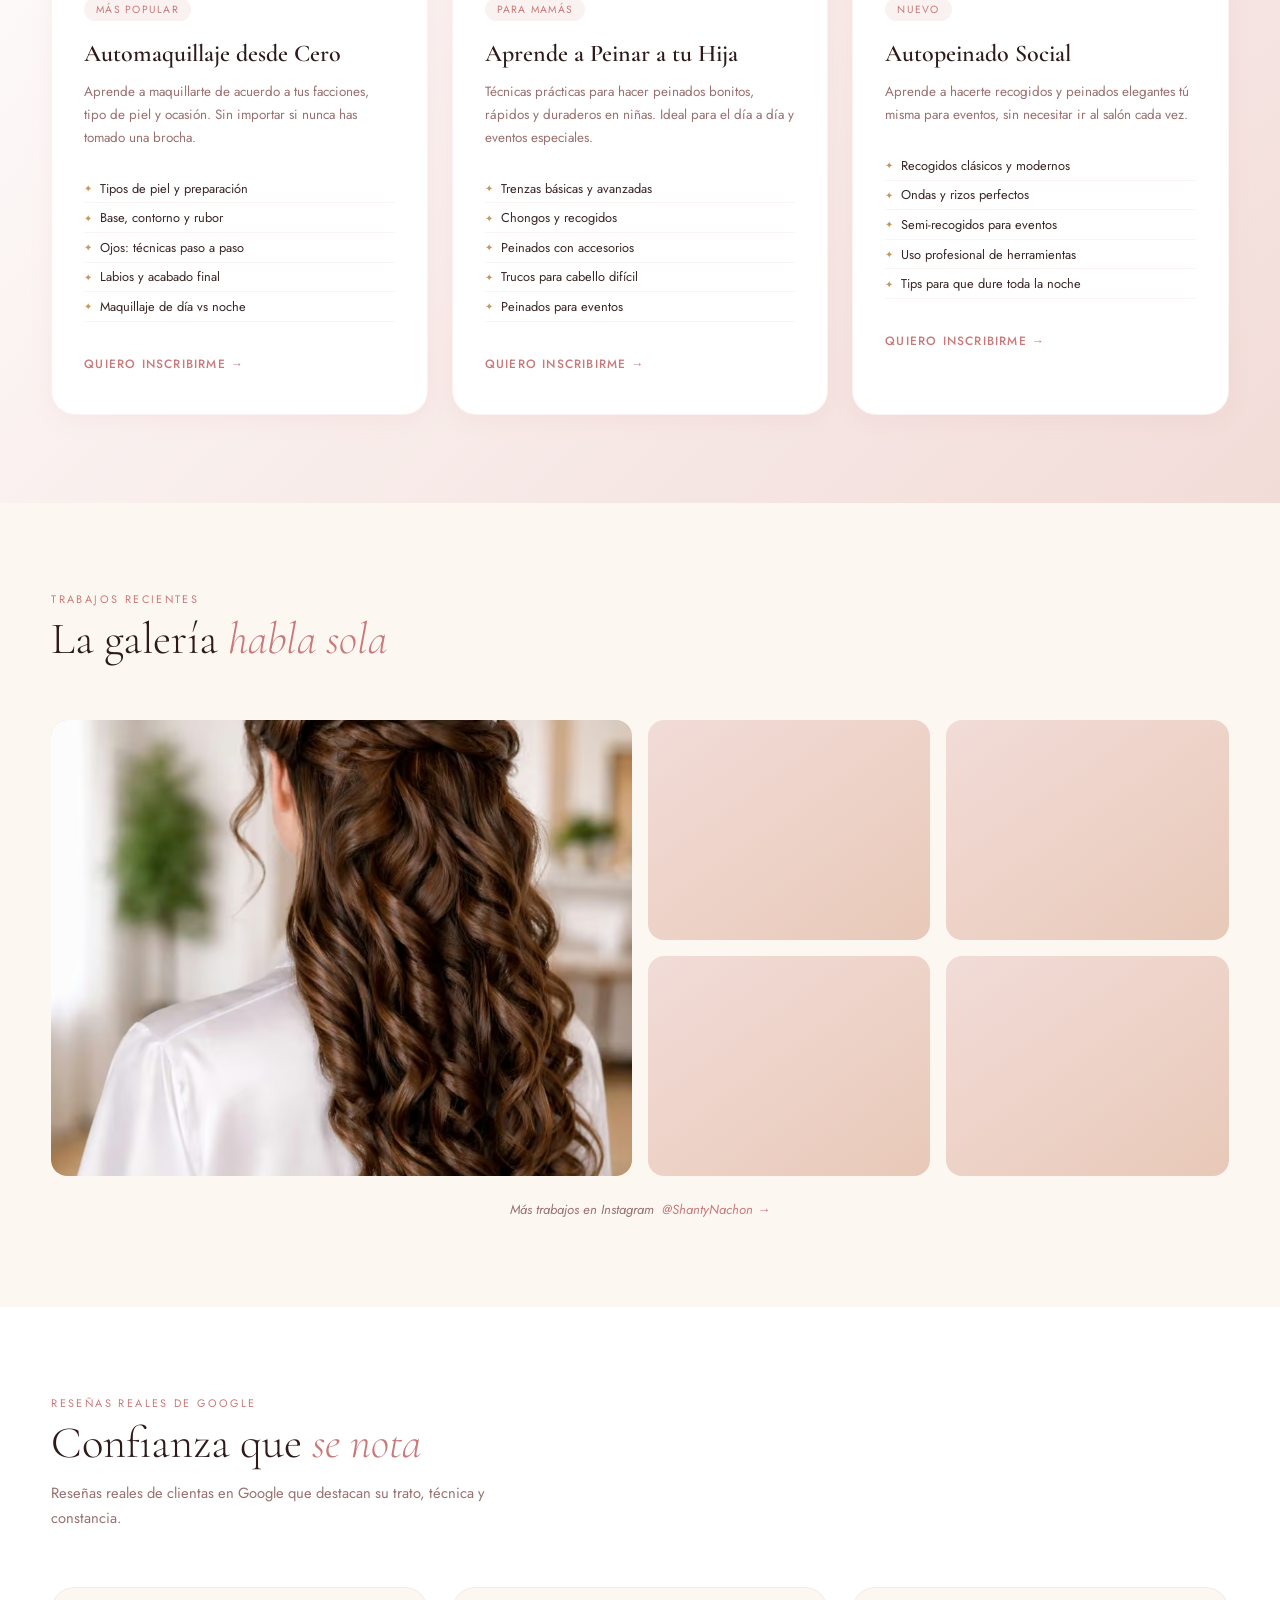
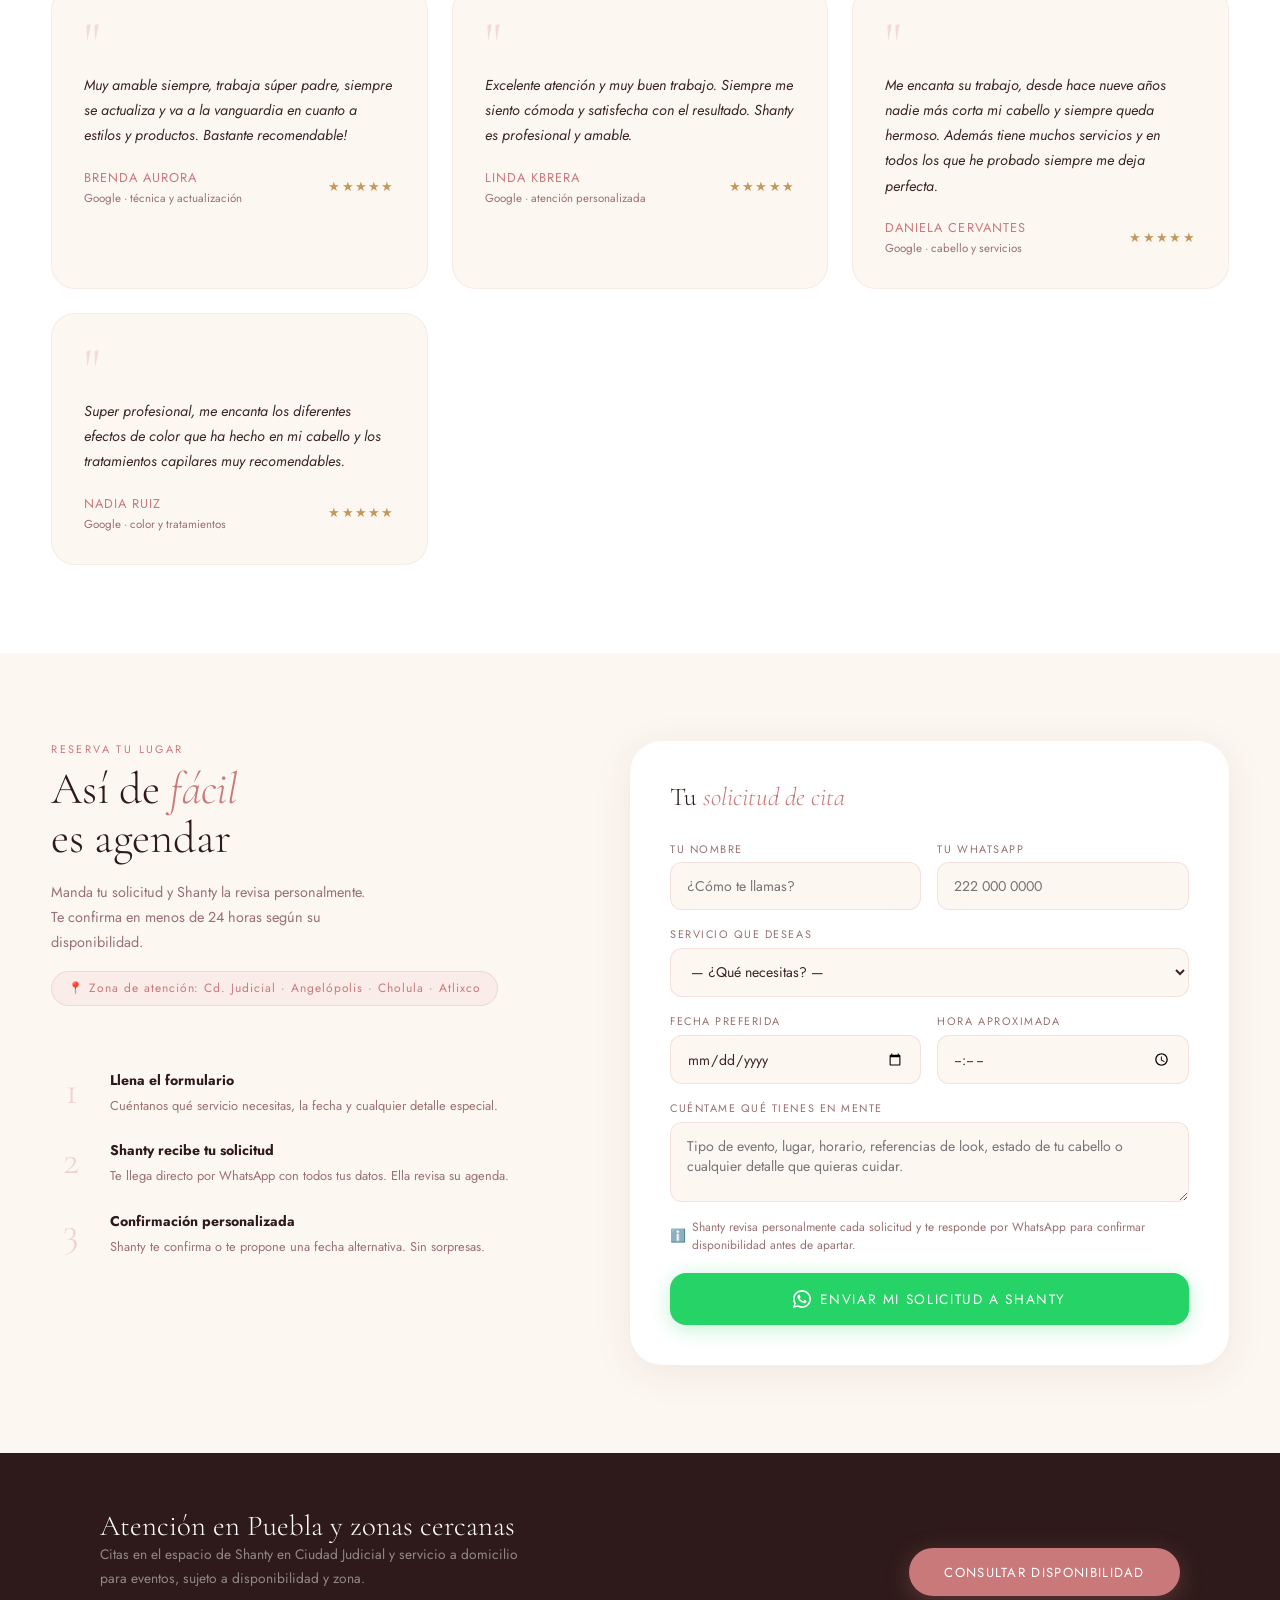
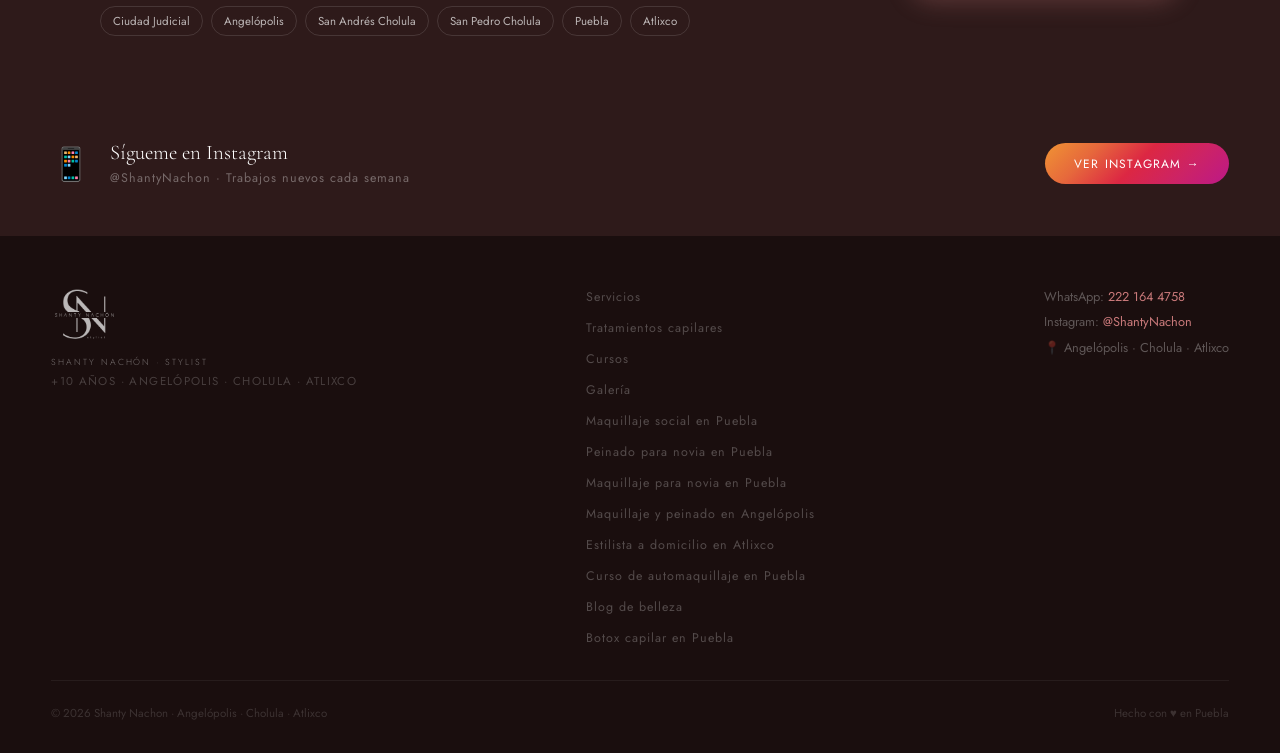
==== commit 2b24ce86: "Merge pull request #7 from carlosnachon-eng/codex/maquillaje-social-production feat: publish optimiz" ====
--- a/index.html
+++ b/index.html
@@ -731,6 +731,7 @@
       <div class="service-eyebrow">Eventos y fotografía</div>
       <div class="service-name">Maquillaje social</div>
       <p class="service-copy">Piel cuidada, mirada definida y acabado favorecedor para bodas, graduaciones, cenas, sesiones y celebraciones.</p>
+      <a class="text-link" href="/maquillaje-social-puebla">Ver maquillaje social para eventos en Puebla</a>
     </div>
     <div class="service-card highlight reveal">
       <div class="service-eyebrow">Acabado completo</div>
